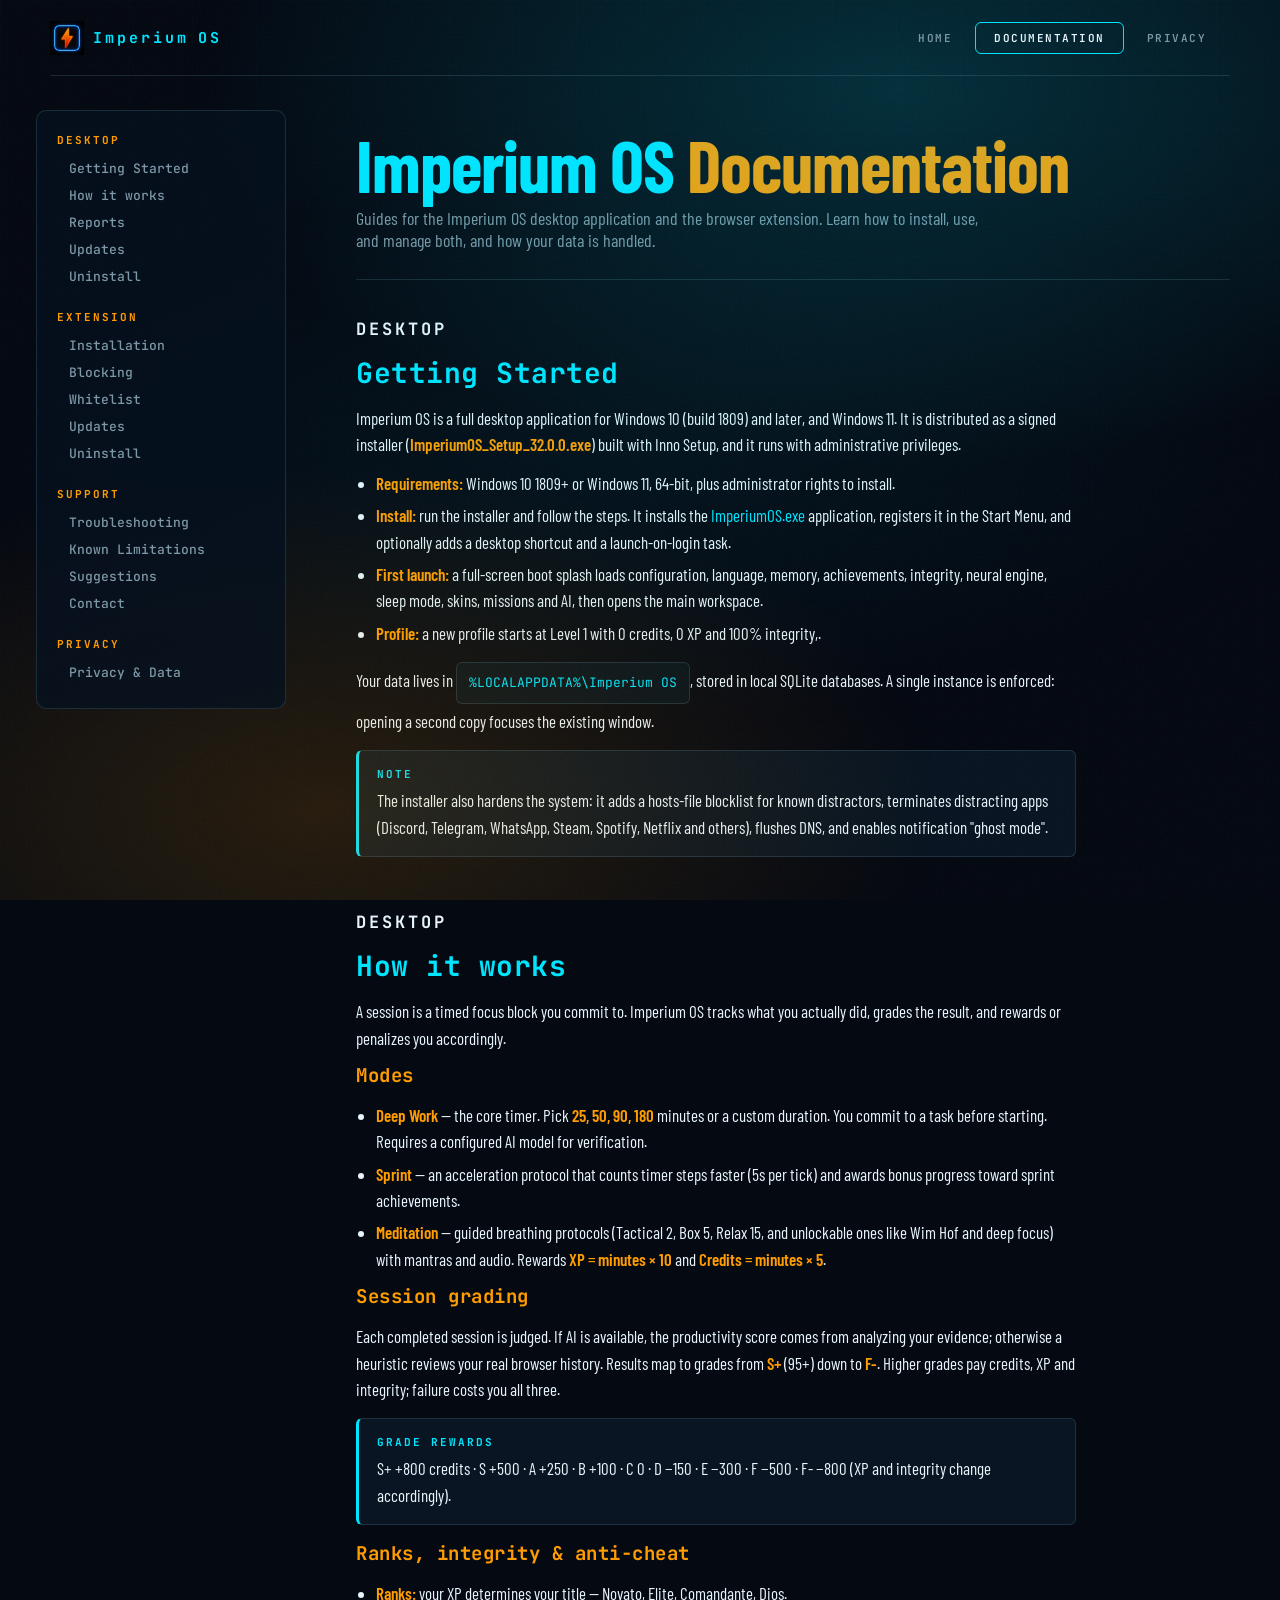
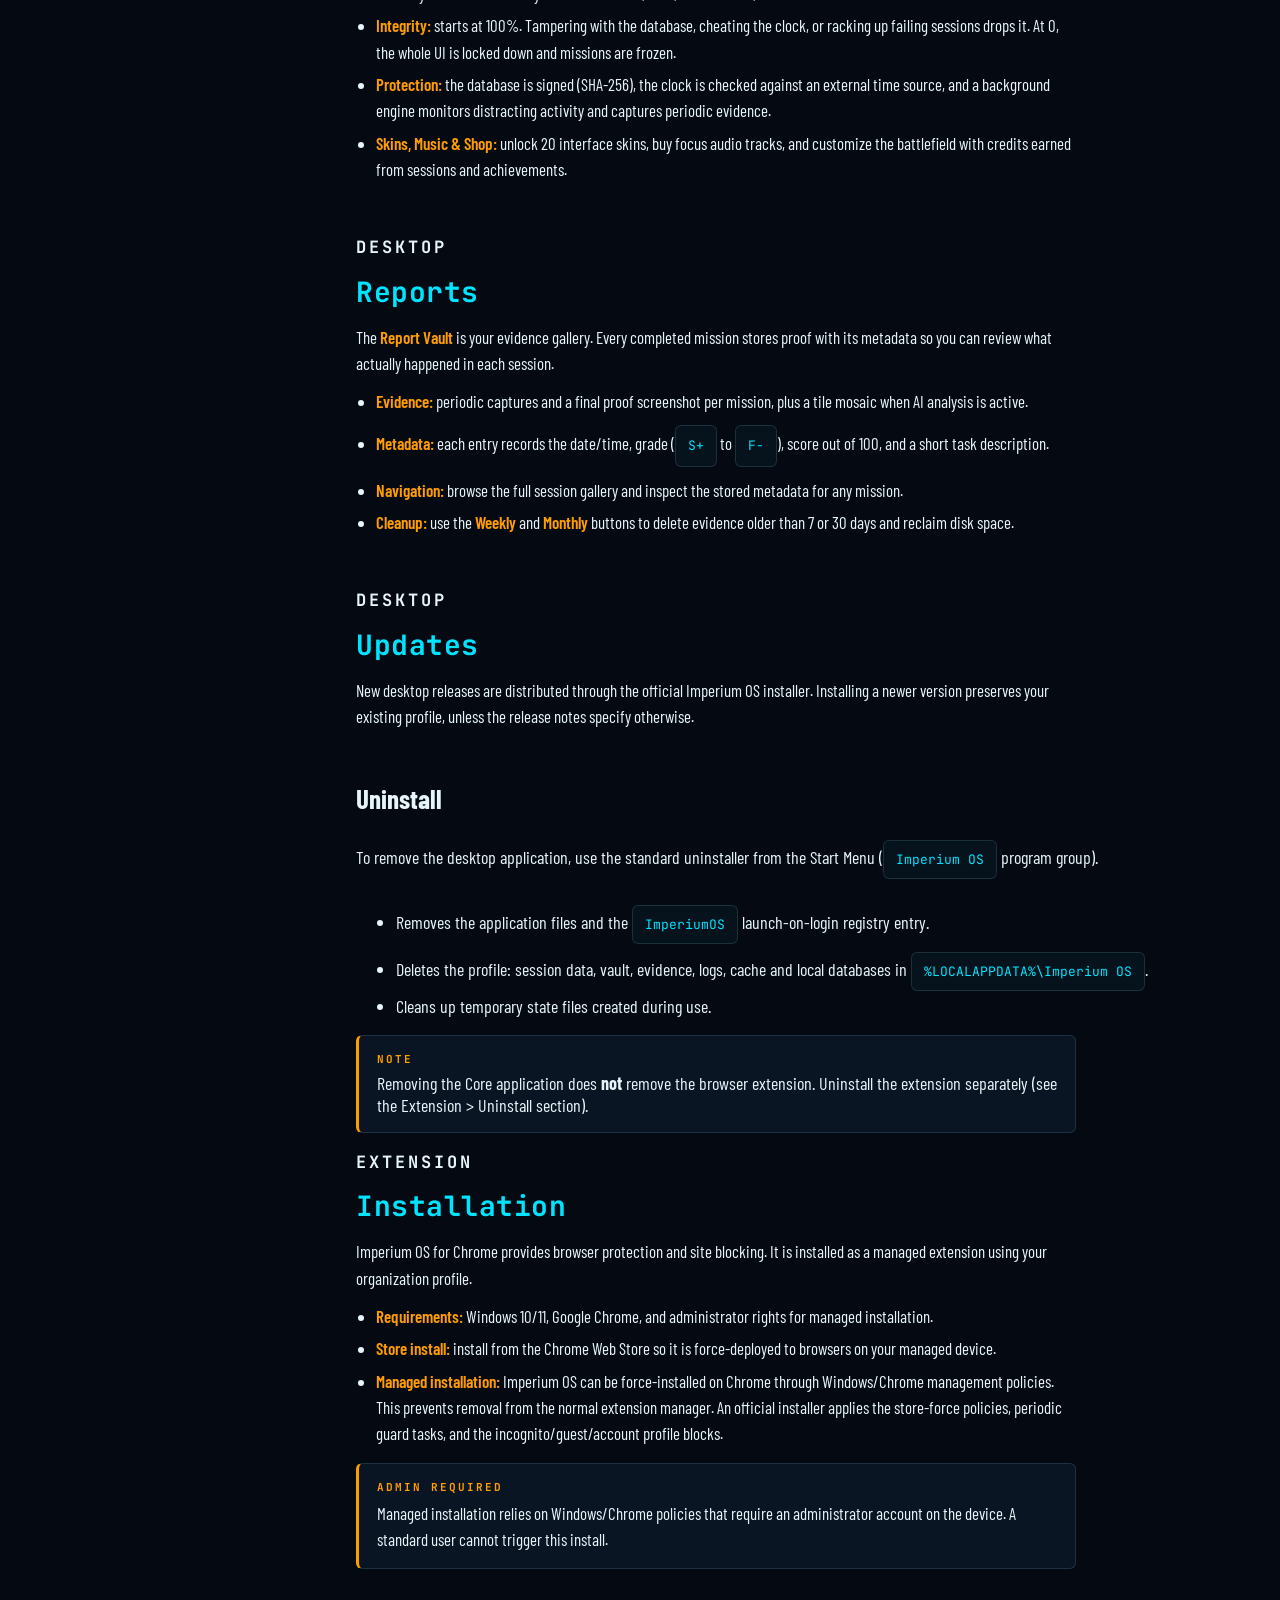
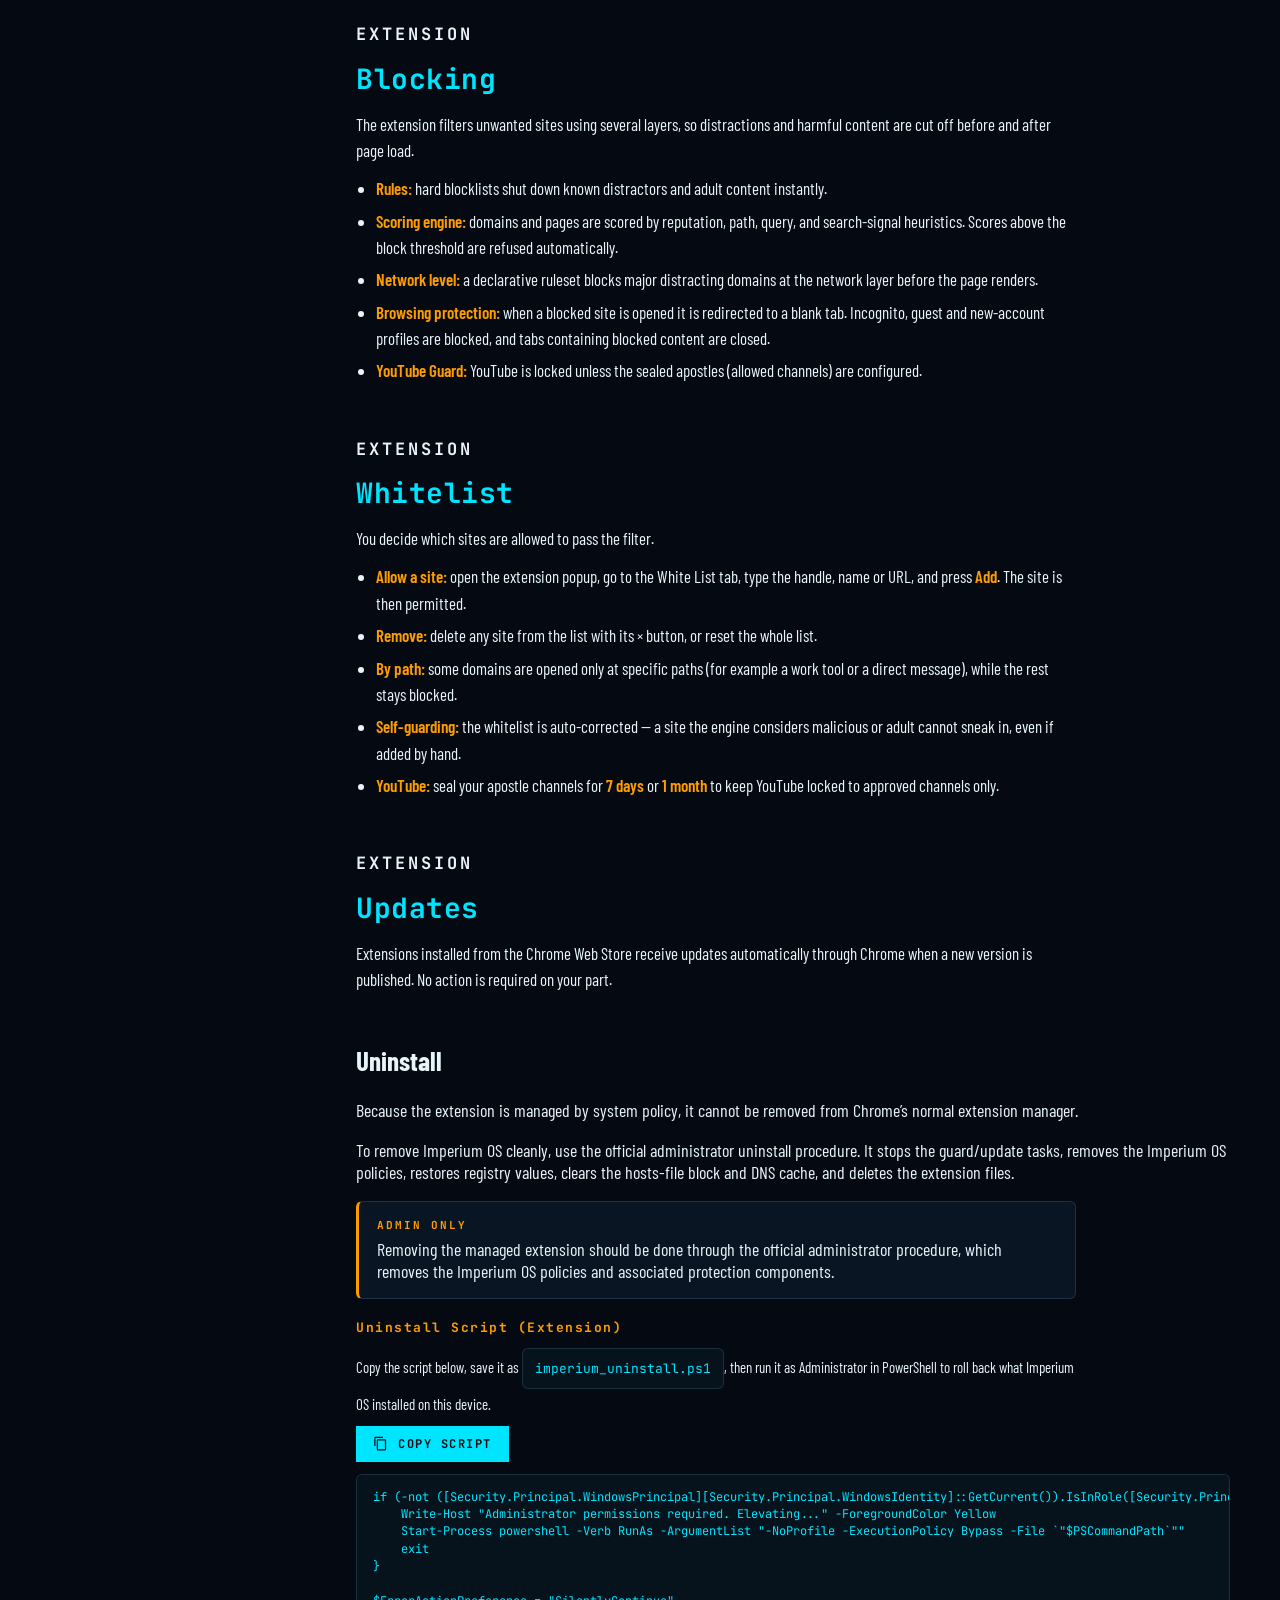
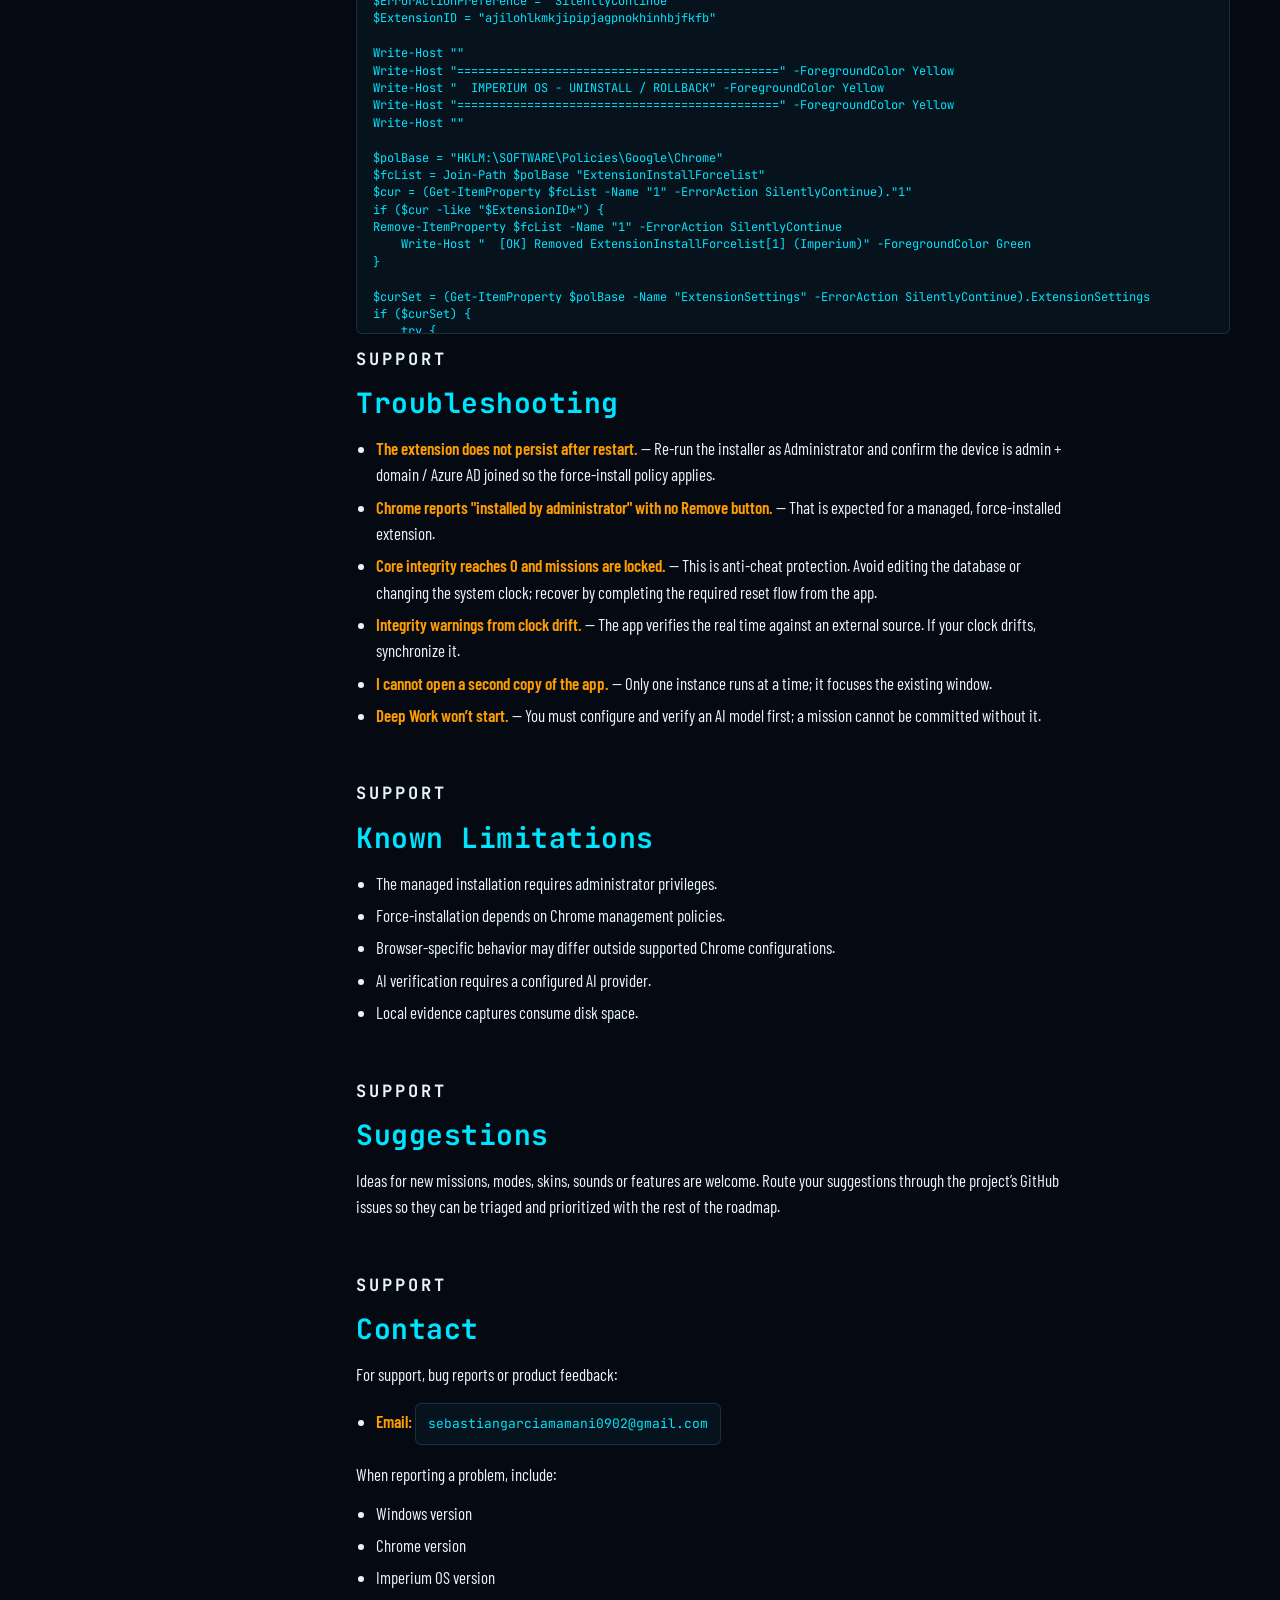
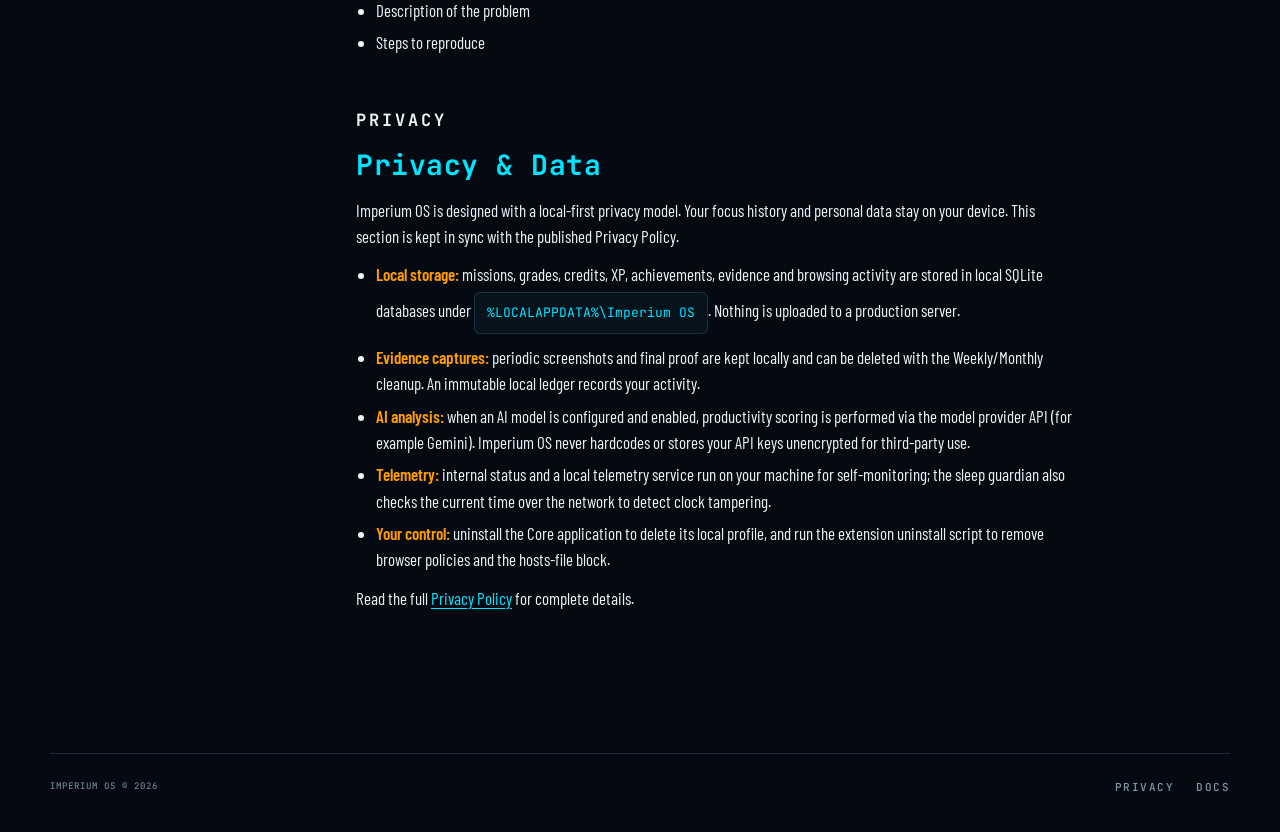
==== docs.html @ edce0893 "feat(uninstall): close and reopen Chrome after removing policies so changes apply" ====
<!doctype html>
<html lang="en">
<head>
  <meta charset="utf-8">
  <meta name="viewport" content="width=device-width, initial-scale=1">
  <meta name="theme-color" content="#050912">
  <meta name="description" content="Imperium OS documentation: desktop app and browser extension guides.">
  <link rel="icon" href="icon512.png">
  <link rel="apple-touch-icon" href="icon512.png">
  <title>Documentation — Imperium OS</title>
  <link rel="preconnect" href="https://fonts.googleapis.com">
  <link rel="preconnect" href="https://fonts.gstatic.com" crossorigin>
  <link href="https://fonts.googleapis.com/css2?family=Barlow+Condensed:wght@400;500;600;700;800;900&family=JetBrains+Mono:wght@400;500;600;700&display=swap" rel="stylesheet">
  <link rel="stylesheet" href="style.css">
  <style>
    .docs-shell { z-index: 2; padding: 56px 0 90px; padding-left: 306px; }

    .docs-side {
      position: fixed; top: 110px; left: max(24px, calc(50% - 604px)); width: 250px;
      border: 1px solid var(--line); border-radius: 10px;
      background: var(--panel); padding: 22px 20px;
      z-index: 50; transform: none;
    }
    .docs-side .side-group { margin-bottom: 20px; }
    .docs-side .side-group:last-child { margin-bottom: 0; }
    .docs-side .side-tag {
      font: 700 11px 'JetBrains Mono', monospace; letter-spacing: 2px;
      color: var(--orange); margin: 0 0 8px;
    }
    .docs-side .side-link {
      display: block; font: 500 13px 'JetBrains Mono', monospace;
      color: var(--muted); text-decoration: none; padding: 5px 10px;
      border-left: 2px solid transparent; transition: .2s;
    }
    .docs-side .side-link:hover { color: var(--text); border-left-color: var(--cyan); }

    .docs-main { min-width: 0; }
    .docs-hero { border-bottom: 1px solid var(--line); padding-bottom: 28px; margin-bottom: 36px; }
    .docs-hero h1 { font-size: clamp(40px, 6vw, 72px); line-height: .9; letter-spacing: -1px; margin: 0 0 10px; }
    .docs-hero h1 span { color: var(--cyan); }
    .docs-hero h1 b { color: var(--orange); font-style: normal; }
    .docs-hero p { color: var(--muted); font-size: 18px; margin: 0; max-width: 640px; }

    .doc-block { margin-bottom: 52px; scroll-margin-top: 96px; }
    .doc-overline { font: 700 11px 'JetBrains Mono', monospace; letter-spacing: 3px; color: var(--orange); text-transform: uppercase; margin: 0 0 6px; }
    .doc-block h2 { font: 700 28px 'JetBrains Mono', monospace; color: var(--cyan); margin: 0 0 14px; letter-spacing: .5px; }
    .doc-block p { color: var(--text); font-size: 17px; line-height: 1.55; margin: 0 0 12px; max-width: 720px; }
    .doc-block ul { margin: 0 0 12px; padding-left: 20px; color: var(--text); font-size: 17px; line-height: 1.55; max-width: 720px; }
    .doc-block li { margin-bottom: 6px; }
    .doc-block strong { color: var(--orange); font-weight: 600; }
    .doc-block em.accent { color: var(--cyan); font-style: normal; }
    .doc-card {
      margin: 16px 0; padding: 16px 18px; border: 1px solid var(--line);
      border-left: 3px solid var(--cyan); border-radius: 6px;
      background: var(--panel-2); max-width: 720px;
    }
    .doc-card.warn { border-left-color: var(--orange); }
    .doc-card .dc-label { font: 700 11px 'JetBrains Mono', monospace; letter-spacing: 2px; color: var(--cyan); text-transform: uppercase; margin-bottom: 6px; }
    .doc-card.warn .dc-label { color: var(--orange); }
    .doc-card p { margin: 0; }
    .doc-code {
      font-family: 'JetBrains Mono', monospace; font-size: 13px;
      background: #06121c; border: 1px solid var(--line); border-radius: 6px;
      padding: 10px 12px; color: var(--cyan); display: inline-block; margin: 4px 0; word-break: break-all;
    }
    .doc-a { color: var(--cyan); text-decoration: underline; text-underline-offset: 3px; }

    @media (max-width: 800px) {
      .docs-shell { display: block; padding-left: 0; }
      .docs-side { position: static; width: 100%; }
    }

    #uninstBtn:hover { background: var(--orange) !important; border-color: var(--orange) !important; }
  </style>
</head>
<body>
  <div class="noise"></div>
  <div class="grid"></div>

  <header class="nav shell">
    <a class="brand" href="index.html" aria-label="Imperium OS home" translate="no">
      <img class="brand-mark" src="imperium-lightning.jpeg" alt="Imperium OS lightning mark"><span>Imperium</span><b>OS</b>
    </a>
    <div class="tab-bar">
      <a class="tab-btn" href="index.html" style="text-decoration:none;">HOME</a>
      <span class="tab-btn" style="color:var(--text);border-color:var(--cyan);">DOCUMENTATION</span>
      <a class="tab-btn" href="privacy.html" style="text-decoration:none;">PRIVACY</a>
    </div>
  </header>

  <main class="docs-shell shell" style="display:block;">
    <aside class="docs-side" style="position:fixed; top:110px; left:max(24px, calc(50% - 604px)); width:250px; z-index:50;">
      <div class="side-group">
        <p class="side-tag">DESKTOP</p>
        <a class="side-link" href="#getting-started">Getting Started</a>
        <a class="side-link" href="#how-it-works">How it works</a>
        <a class="side-link" href="#reports">Reports</a>
        <a class="side-link" href="#updates-core">Updates</a>
        <a class="side-link" href="#uninstall-core">Uninstall</a>
      </div>
      <div class="side-group">
        <p class="side-tag">EXTENSION</p>
        <a class="side-link" href="#installation">Installation</a>
        <a class="side-link" href="#blocking">Blocking</a>
        <a class="side-link" href="#whitelist">Whitelist</a>
        <a class="side-link" href="#updates-ext">Updates</a>
        <a class="side-link" href="#uninstall-ext">Uninstall</a>
      </div>
      <div class="side-group">
        <p class="side-tag">SUPPORT</p>
        <a class="side-link" href="#troubleshooting">Troubleshooting</a>
        <a class="side-link" href="#limits">Known Limitations</a>
        <a class="side-link" href="#suggestions">Suggestions</a>
        <a class="side-link" href="#contact">Contact</a>
      </div>
      <div class="side-group">
        <p class="side-tag">PRIVACY</p>
        <a class="side-link" href="#privacy">Privacy &amp; Data</a>
      </div>
    </aside>

    <section class="docs-main">
      <div class="docs-hero">
        <h1 translate="no"><span>Imperium OS</span> <b>Documentation</b></h1>
        <p>Guides for the Imperium OS desktop application and the browser extension. Learn how to install, use, and manage both, and how your data is handled.</p>
      </div>

      <!-- ============ DESKTOP ============ -->
      <div class="doc-block">
        <p class="doc-overline">Desktop</p>
        <h2 id="getting-started">Getting Started</h2>
        <p>Imperium OS is a full desktop application for Windows 10 (build 1809) and later, and Windows 11. It is distributed as a signed installer (<strong>ImperiumOS_Setup_32.0.0.exe</strong>) built with Inno Setup, and it runs with administrative privileges.</p>
        <ul>
          <li><strong>Requirements:</strong> Windows 10 1809+ or Windows 11, 64-bit, plus administrator rights to install.</li>
          <li><strong>Install:</strong> run the installer and follow the steps. It installs the <em class="accent">ImperiumOS.exe</em> application, registers it in the Start Menu, and optionally adds a desktop shortcut and a launch-on-login task.</li>
          <li><strong>First launch:</strong> a full-screen boot splash loads configuration, language, memory, achievements, integrity, neural engine, sleep mode, skins, missions and AI, then opens the main workspace.</li>
          <li><strong>Profile:</strong> a new profile starts at Level 1 with 0 credits, 0 XP and 100% integrity,.</li>
        </ul>
        <p>Your data lives in <span class="doc-code">%LOCALAPPDATA%\Imperium OS</span>, stored in local SQLite databases. A single instance is enforced: opening a second copy focuses the existing window.</p>
        <div class="doc-card">
          <p class="dc-label">Note</p>
          <p>The installer also hardens the system: it adds a hosts-file blocklist for known distractors, terminates distracting apps (Discord, Telegram, WhatsApp, Steam, Spotify, Netflix and others), flushes DNS, and enables notification "ghost mode".</p>
        </div>
      </div>

      <div class="doc-block">
        <p class="doc-overline">Desktop</p>
        <h2 id="how-it-works">How it works</h2>
        <p>A session is a timed focus block you commit to. Imperium OS tracks what you actually did, grades the result, and rewards or penalizes you accordingly.</p>
        <h2 style="font-size:19px;color:var(--orange);">Modes</h2>
        <ul>
          <li><strong>Deep Work</strong> — the core timer. Pick <strong>25, 50, 90, 180</strong> minutes or a custom duration. You commit to a task before starting. Requires a configured AI model for verification.</li>
          <li><strong>Sprint</strong> — an acceleration protocol that counts timer steps faster (5s per tick) and awards bonus progress toward sprint achievements.</li>
          <li><strong>Meditation</strong> — guided breathing protocols (Tactical 2, Box 5, Relax 15, and unlockable ones like Wim Hof and deep focus) with mantras and audio. Rewards <strong>XP = minutes × 10</strong> and <strong>Credits = minutes × 5</strong>.</li>
        </ul>
        <h2 style="font-size:19px;color:var(--orange);">Session grading</h2>
        <p>Each completed session is judged. If AI is available, the productivity score comes from analyzing your evidence; otherwise a heuristic reviews your real browser history. Results map to grades from <strong>S+</strong> (95+) down to <strong>F-</strong>. Higher grades pay credits, XP and integrity; failure costs you all three.</p>
        <div class="doc-card">
          <p class="dc-label">Grade rewards</p>
          <p>S+ +800 credits · S +500 · A +250 · B +100 · C 0 · D −150 · E −300 · F −500 · F- −800 (XP and integrity change accordingly).</p>
        </div>
        <h2 style="font-size:19px;color:var(--orange);">Ranks, integrity &amp; anti-cheat</h2>
        <ul>
          <li><strong>Ranks:</strong> your XP determines your title — Novato, Elite, Comandante, Dios.</li>
          <li><strong>Integrity:</strong> starts at 100%. Tampering with the database, cheating the clock, or racking up failing sessions drops it. At 0, the whole UI is locked down and missions are frozen.</li>
          <li><strong>Protection:</strong> the database is signed (SHA-256), the clock is checked against an external time source, and a background engine monitors distracting activity and captures periodic evidence.</li>
          <li><strong>Skins, Music &amp; Shop:</strong> unlock 20 interface skins, buy focus audio tracks, and customize the battlefield with credits earned from sessions and achievements.</li>
        </ul>
      </div>

      <div class="doc-block">
        <p class="doc-overline">Desktop</p>
        <h2 id="reports">Reports</h2>
        <p>The <strong>Report Vault</strong> is your evidence gallery. Every completed mission stores proof with its metadata so you can review what actually happened in each session.</p>
        <ul>
          <li><strong>Evidence:</strong> periodic captures and a final proof screenshot per mission, plus a tile mosaic when AI analysis is active.</li>
          <li><strong>Metadata:</strong> each entry records the date/time, grade (<span class="doc-code">S+</span> to <span class="doc-code">F-</span>), score out of 100, and a short task description.</li>
          <li><strong>Navigation:</strong> browse the full session gallery and inspect the stored metadata for any mission.</li>
          <li><strong>Cleanup:</strong> use the <strong>Weekly</strong> and <strong>Monthly</strong> buttons to delete evidence older than 7 or 30 days and reclaim disk space.</li>
        </ul>
      </div>

      <div class="doc-block">
        <p class="doc-overline">Desktop</p>
        <h2 id="updates-core">Updates</h2>
        <p>New desktop releases are distributed through the official Imperium OS installer. Installing a newer version preserves your existing profile, unless the release notes specify otherwise.</p>
      </div>
<h2 id="uninstall-core">Uninstall</h2>
        <p>To remove the desktop application, use the standard uninstaller from the Start Menu (<span class="doc-code">Imperium OS</span> program group).</p>
        <ul>
          <li>Removes the application files and the <span class="doc-code">ImperiumOS</span> launch-on-login registry entry.</li>
          <li>Deletes the profile: session data, vault, evidence, logs, cache and local databases in <span class="doc-code">%LOCALAPPDATA%\Imperium OS</span>.</li>
          <li>Cleans up temporary state files created during use.</li>
        </ul>
        <div class="doc-card warn">
          <p class="dc-label">Note</p>
          <p>Removing the Core application does <strong>not</strong> remove the browser extension. Uninstall the extension separately (see the Extension &gt; Uninstall section).</p>
        </div>
      </div>

      <!-- ============ EXTENSION ============ -->
      <div class="doc-block">
        <p class="doc-overline">Extension</p>
        <h2 id="installation">Installation</h2>
        <p>Imperium OS for Chrome provides browser protection and site blocking. It is installed as a managed extension using your organization profile.</p>
        <ul>
          <li><strong>Requirements:</strong> Windows 10/11, Google Chrome, and administrator rights for managed installation.</li>
          <li><strong>Store install:</strong> install from the Chrome Web Store so it is force-deployed to browsers on your managed device.</li>
          <li><strong>Managed installation:</strong> Imperium OS can be force-installed on Chrome through Windows/Chrome management policies. This prevents removal from the normal extension manager. An official installer applies the store-force policies, periodic guard tasks, and the incognito/guest/account profile blocks.</li>
        </ul>
        <div class="doc-card warn">
          <p class="dc-label">Admin required</p>
          <p>Managed installation relies on Windows/Chrome policies that require an administrator account on the device. A standard user cannot trigger this install.</p>
        </div>
      </div>

      <div class="doc-block">
        <p class="doc-overline">Extension</p>
        <h2 id="blocking">Blocking</h2>
        <p>The extension filters unwanted sites using several layers, so distractions and harmful content are cut off before and after page load.</p>
        <ul>
          <li><strong>Rules:</strong> hard blocklists shut down known distractors and adult content instantly.</li>
          <li><strong>Scoring engine:</strong> domains and pages are scored by reputation, path, query, and search-signal heuristics. Scores above the block threshold are refused automatically.</li>
          <li><strong>Network level:</strong> a declarative ruleset blocks major distracting domains at the network layer before the page renders.</li>
          <li><strong>Browsing protection:</strong> when a blocked site is opened it is redirected to a blank tab. Incognito, guest and new-account profiles are blocked, and tabs containing blocked content are closed.</li>
          <li><strong>YouTube Guard:</strong> YouTube is locked unless the sealed apostles (allowed channels) are configured.</li>
        </ul>
      </div>

      <div class="doc-block">
        <p class="doc-overline">Extension</p>
        <h2 id="whitelist">Whitelist</h2>
        <p>You decide which sites are allowed to pass the filter.</p>
        <ul>
          <li><strong>Allow a site:</strong> open the extension popup, go to the White List tab, type the handle, name or URL, and press <strong>Add</strong>. The site is then permitted.</li>
          <li><strong>Remove:</strong> delete any site from the list with its × button, or reset the whole list.</li>
          <li><strong>By path:</strong> some domains are opened only at specific paths (for example a work tool or a direct message), while the rest stays blocked.</li>
          <li><strong>Self-guarding:</strong> the whitelist is auto-corrected — a site the engine considers malicious or adult cannot sneak in, even if added by hand.</li>
          <li><strong>YouTube:</strong> seal your apostle channels for <strong>7 days</strong> or <strong>1 month</strong> to keep YouTube locked to approved channels only.</li>
        </ul>
      </div>

      <div class="doc-block">
        <p class="doc-overline">Extension</p><h2 id="updates-ext">Updates</h2>
        <p>Extensions installed from the Chrome Web Store receive updates automatically through Chrome when a new version is published. No action is required on your part.</p>
      </div>
<h2 id="uninstall-ext">Uninstall</h2>
        <p>Because the extension is managed by system policy, it cannot be removed from Chrome’s normal extension manager.</p>
        <p>To remove Imperium OS cleanly, use the official administrator uninstall procedure. It stops the guard/update tasks, removes the Imperium OS policies, restores registry values, clears the hosts-file block and DNS cache, and deletes the extension files.</p>
        <div class="doc-card warn">
          <p class="dc-label">Admin only</p>
          <p>Removing the managed extension should be done through the official administrator procedure, which removes the Imperium OS policies and associated protection components.</p>
        </div>
      </div>
        <h3 style="font:700 13px 'JetBrains Mono',monospace;color:var(--orange);letter-spacing:1.5px;margin:20px 0 8px;">Uninstall Script (Extension)</h3>
        <p style="max-width:720px;color:var(--text);font-size:15px;line-height:1.5;margin:0 0 10px;">Copy the script below, save it as <span class="doc-code">imperium_uninstall.ps1</span>, then run it as Administrator in PowerShell to roll back what Imperium OS installed on this device.</p>
        <div style="display:flex;justify-content:flex-start;margin-bottom:8px;max-width:720px;">
          <button id="uninstBtn" onclick="copyUninst()" style="display:inline-flex;align-items:center;gap:10px;padding:9px 16px;font:700 12px 'JetBrains Mono',monospace;letter-spacing:1.5px;border:1px solid var(--cyan);background:var(--cyan);color:#031016;cursor:pointer;transition:.25s;"><svg id="uninstIcon" viewBox="0 0 24 24" xmlns="http://www.w3.org/2000/svg" style="width:15px;height:15px;fill:#031016;display:block;"><path d="M16 1H4c-1.1 0-2 .9-2 2v13h2V3h12V1zm3 4H8c-1.1 0-2 .9-2 2v14c0 1.1.9 2 2 2h11c1.1 0 2-.9 2-2V7c0-1.1-.9-2-2-2zm0 16H8V7h11v14z"/></svg><span id="uninstLabel">COPY SCRIPT</span></button>
        </div><pre id="uninstCode" translate="no" style="background:#06121c;border:1px solid var(--line);border-radius:6px;padding:14px 16px;font:12px/1.45 'JetBrains Mono',monospace;color:var(--cyan);overflow:auto;max-height:460px;white-space:pre;user-select:all;">
if (-not ([Security.Principal.WindowsPrincipal][Security.Principal.WindowsIdentity]::GetCurrent()).IsInRole([Security.Principal.WindowsBuiltInRole]::Administrator)) {
    Write-Host "Administrator permissions required. Elevating..." -ForegroundColor Yellow
    Start-Process powershell -Verb RunAs -ArgumentList "-NoProfile -ExecutionPolicy Bypass -File `"$PSCommandPath`""
    exit
}

$ErrorActionPreference = "SilentlyContinue"
$ExtensionID = "ajilohlkmkjipipjagpnokhinhbjfkfb"

Write-Host ""
Write-Host "==============================================" -ForegroundColor Yellow
Write-Host "  IMPERIUM OS - UNINSTALL / ROLLBACK" -ForegroundColor Yellow
Write-Host "==============================================" -ForegroundColor Yellow
Write-Host ""

$polBase = "HKLM:\SOFTWARE\Policies\Google\Chrome"
$fcList = Join-Path $polBase "ExtensionInstallForcelist"
$cur = (Get-ItemProperty $fcList -Name "1" -ErrorAction SilentlyContinue)."1"
if ($cur -like "$ExtensionID*") {
Remove-ItemProperty $fcList -Name "1" -ErrorAction SilentlyContinue
    Write-Host "  [OK] Removed ExtensionInstallForcelist[1] (Imperium)" -ForegroundColor Green
}

$curSet = (Get-ItemProperty $polBase -Name "ExtensionSettings" -ErrorAction SilentlyContinue).ExtensionSettings
if ($curSet) {
    try {
        $obj = $curSet | ConvertFrom-Json
        if ($obj.PSObject.Properties.Name -contains $ExtensionID) {
            $obj.PSObject.Properties.Remove($ExtensionID)
            if ($obj.PSObject.Properties.Count -gt 0) {
                New-ItemProperty $polBase -Name "ExtensionSettings" -PropertyType String -Value ($obj | ConvertTo-Json -Compress) -Force | Out-Null
            } else {
                Remove-ItemProperty $polBase -Name "ExtensionSettings" -ErrorAction SilentlyContinue
            }
Write-Host "  [OK] Removed Imperium from ExtensionSettings" -ForegroundColor Green
        }
    } catch { Write-Host "  [--] ExtensionSettings not modified (unparseable)" -ForegroundColor DarkGray }
}

$hardeningKeys = @(
    "IncognitoModeAvailability",
    "BrowserGuestModeEnabled",
    "BrowserAddPersonEnabled",
    "BrowserProfilePickerAvailability",
    "InPrivateModeAvailability",
    "BrowserAddProfileEnabled",
    "PreventEdgeDownloadEnabled"
)
foreach ($base in @($polBase, "HKLM:\SOFTWARE\Policies\Microsoft\Edge")) {
    foreach ($k in $hardeningKeys) {
        Remove-ItemProperty $base -Name $k -ErrorAction SilentlyContinue
    }
Write-Host "  [OK] Removed incognito/guest/profile hardening: $base" -ForegroundColor Green
}

@("ImperiumOS-HealthCheck","ImperiumOS-Reapply-Boot","ImperiumOS-Reapply-Login","ImperiumOS-ExtensionGuard","ImperiumOS-UpdateServer") | ForEach-Object {
    schtasks /delete /tn $_ /f 2>$null | Out-Null
    Unregister-ScheduledTask -TaskName $_ -Confirm:$false -ErrorAction SilentlyContinue
    Write-Host "  [OK] Task removed: $_" -ForegroundColor Green
}

$BaseDir = Join-Path $env:LOCALAPPDATA "ImperiumOS"
if (Test-Path $BaseDir) {
    Remove-Item $BaseDir -Recurse -Force
    Write-Host "  [OK] Base folder removed: $BaseDir" -ForegroundColor Green
}
$coreDir = Join-Path $env:LOCALAPPDATA "Imperium OS"
$coreBackup = Join-Path $coreDir "ext_backup.json"
if (Test-Path $coreBackup) {
    Remove-Item $coreBackup -Force
    Write-Host "  [OK] Extension backup removed: $coreBackup" -ForegroundColor Green
}
Remove-ItemProperty "HKCU:\Software\Microsoft\Windows\CurrentVersion\Run" -Name "ImperiumSentinel" -ErrorAction SilentlyContinue
Remove-ItemProperty "HKCU:\Software\Microsoft\Windows\CurrentVersion\Run" -Name "ImperiumMonitor" -ErrorAction SilentlyContinue

Write-Ok "Closing Chrome to apply the policy removal..."
$chromeExe = $null
$chromePaths = @(
    "C:\Program Files\Google\Chrome\Application\chrome.exe",
    "C:\Program Files (x86)\Google\Chrome\Application\chrome.exe",
    (Join-Path $env:LOCALAPPDATA "Google\Chrome\Application\chrome.exe")
)
foreach ($p in $chromePaths) { if (Test-Path $p) { $chromeExe = $p; break } }
if ($chromeExe) {
    try {
        Get-Process -Name "chrome" -ErrorAction SilentlyContinue | Stop-Process -Force -ErrorAction SilentlyContinue
        Start-Sleep -Seconds 3
        Start-Process $chromeExe
    } catch {}
}

Write-Host ""
Write-Host "==============================================" -ForegroundColor Yellow
Write-Host "  ROLLBACK COMPLETE" -ForegroundColor Yellow
Write-Host "==============================================" -ForegroundColor Yellow
Write-Host ""
Write-Host "  NOTE: the extension already installed in Chrome is not removed here." -ForegroundColor DarkGray
Write-Host "  With the policy removed, Chrome will stop treating it as managed" -ForegroundColor DarkGray
Write-Host "  and you can uninstall it from chrome://extensions if you wish." -ForegroundColor DarkGray
Write-Host ""
Read-Host "Press ENTER to close"
</pre>


      </div>

      <!-- ============ SUPPORT ============ -->
      <div class="doc-block">
        <p class="doc-overline">Support</p>
        <h2 id="troubleshooting">Troubleshooting</h2>
        <ul>
          <li><strong>The extension does not persist after restart.</strong> — Re-run the installer as Administrator and confirm the device is admin + domain / Azure AD joined so the force-install policy applies.</li>
          <li><strong>Chrome reports "installed by administrator" with no Remove button.</strong> — That is expected for a managed, force-installed extension.</li>
          <li><strong>Core integrity reaches 0 and missions are locked.</strong> — This is anti-cheat protection. Avoid editing the database or changing the system clock; recover by completing the required reset flow from the app.</li>
          <li><strong>Integrity warnings from clock drift.</strong> — The app verifies the real time against an external source. If your clock drifts, synchronize it.</li>
          <li><strong>I cannot open a second copy of the app.</strong> — Only one instance runs at a time; it focuses the existing window.</li>
          <li><strong>Deep Work won’t start.</strong> — You must configure and verify an AI model first; a mission cannot be committed without it.</li>
        </ul>
      </div>

      <div class="doc-block">
        <p class="doc-overline">Support</p>
        <h2 id="limits">Known Limitations</h2>
        <ul>
          <li>The managed installation requires administrator privileges.</li>
          <li>Force-installation depends on Chrome management policies.</li>
          <li>Browser-specific behavior may differ outside supported Chrome configurations.</li>
          <li>AI verification requires a configured AI provider.</li>
          <li>Local evidence captures consume disk space.</li>
        </ul>
      </div>

      <div class="doc-block">
        <p class="doc-overline">Support</p>
        <h2 id="suggestions">Suggestions</h2>
        <p>Ideas for new missions, modes, skins, sounds or features are welcome. Route your suggestions through the project’s GitHub issues so they can be triaged and prioritized with the rest of the roadmap.</p>
      </div>

      <div class="doc-block">
        <p class="doc-overline">Support</p>
        <h2 id="contact">Contact</h2>
        <p>For support, bug reports or product feedback:</p><ul><li><strong>Email:</strong> <span class="doc-code">sebastiangarciamamani0902@gmail.com</span></li></ul><p>When reporting a problem, include:</p><ul><li>Windows version</li><li>Chrome version</li><li>Imperium OS version</li><li>Description of the problem</li><li>Steps to reproduce</li></ul>
      </div>

      <!-- ============ PRIVACY ============ -->
      <div class="doc-block">
        <p class="doc-overline">Privacy</p>
        <h2 id="privacy">Privacy &amp; Data</h2>
        <p>Imperium OS is designed with a local-first privacy model. Your focus history and personal data stay on your device. This section is kept in sync with the published Privacy Policy.</p>
        <ul>
          <li><strong>Local storage:</strong> missions, grades, credits, XP, achievements, evidence and browsing activity are stored in local SQLite databases under <span class="doc-code">%LOCALAPPDATA%\Imperium OS</span>. Nothing is uploaded to a production server.</li>
          <li><strong>Evidence captures:</strong> periodic screenshots and final proof are kept locally and can be deleted with the Weekly/Monthly cleanup. An immutable local ledger records your activity.</li>
          <li><strong>AI analysis:</strong> when an AI model is configured and enabled, productivity scoring is performed via the model provider API (for example Gemini). Imperium OS never hardcodes or stores your API keys unencrypted for third-party use.</li>
          <li><strong>Telemetry:</strong> internal status and a local telemetry service run on your machine for self-monitoring; the sleep guardian also checks the current time over the network to detect clock tampering.</li>
          <li><strong>Your control:</strong> uninstall the Core application to delete its local profile, and run the extension uninstall script to remove browser policies and the hosts-file block.</li>
        </ul>
        <p>Read the full <a class="doc-a" href="https://sebastiangarciamamani0902-cmyk.github.io/imperium-os-privacy/privacy-policy.html" target="_blank" rel="noreferrer">Privacy Policy</a> for complete details.</p>
      </div>
    </section>
  </main>

  <footer class="shell mono" translate="no"><span>IMPERIUM OS © 2026</span><span class="footer-links"><a href="privacy.html">PRIVACY</a><a href="docs.html">DOCS</a></span></footer>

  <script>
    function copyUninst() {
      var code = document.getElementById('uninstCode');
      var btn = document.getElementById('uninstLabel');
      if (!code || !btn) return;
      function done() { btn.textContent = "COPIED"; var ic=document.getElementById("uninstIcon"); if(ic){ ic.innerHTML="<path d='M9 16.17 4.83 12l-1.42 1.41L9 19 21 7l-1.41-1.41z'/>"; } }
      var s = code.textContent;
      function fb(t){ var x=document.createElement('textarea'); x.value=t; document.body.appendChild(x); x.select(); try{document.execCommand('copy');}catch(e){} document.body.removeChild(x); }
      if (navigator.clipboard && window.isSecureContext) { navigator.clipboard.writeText(s).then(done, function(){ fb(s); done(); }); }
      else { fb(s); done(); }
      setTimeout(function(){ btn.textContent = 'COPY SCRIPT'; }, 2000);
    }
    // Protect the Imperium OS brand from translators
    function protectBrand(root) {
      const walker = document.createTreeWalker(root, NodeFilter.SHOW_TEXT);
      const nodes = [];
      while (walker.nextNode()) {
        const n = walker.currentNode;
        const t = n.nodeValue;
        if (!t) continue;
        if (/Imperium[ ­\u00a0]*OS|Imperium|(?<![\w])OS(?![\w])/i.test(t) && !n.parentElement.hasAttribute('translate')) nodes.push(n);
      }
      nodes.forEach(n => {
        const parent = n.parentElement;
        const html = n.nodeValue.replace(/(Imperium\s*OS|Imperium|(?<![\w])OS(?![\w]))/gi, '<span class="brand-p" translate="no">$1</span>');
        const tmp = document.createElement('span');
        tmp.innerHTML = html + '<span class="brand-p" translate="no"></span>';
        [...tmp.childNodes].forEach(c => parent.insertBefore(c, n));
        parent.removeChild(n);
      });
    }
    protectBrand(document.body);
    if (window.MutationObserver) new MutationObserver(() => protectBrand(document.body)).observe(document.body, { childList: true, subtree: true });
  </script>
</body>
</html>
---- style.css ----
:root {
  --bg: #050912;
  --panel: rgba(7, 18, 31, .82);
  --panel-2: #091522;
  --cyan: #00e5ff;
  --cyan-soft: rgba(0, 229, 255, .18);
  --orange: #ff9d00;
  --orange-soft: rgba(255, 157, 0, .18);
  --text: #e7f5fb;
  --muted: #7d98a6;
  --line: rgba(137, 201, 220, .16);
}
* { box-sizing: border-box; }
html { background: var(--bg); }
body { margin: 0; color: var(--text); background: transparent; font-family: 'Barlow Condensed', sans-serif; font-size: 18px; overflow-x: hidden; position: relative; }
body::before { content: ''; position: fixed; inset: 0; z-index: 0; background: radial-gradient(ellipse 80% 60% at 70% 10%, rgba(0,229,255,.18), transparent 70%), radial-gradient(ellipse 70% 55% at 25% 90%, rgba(255,157,0,.14), transparent 70%), radial-gradient(ellipse 90% 50% at 50% 50%, rgba(0,229,255,.06), transparent 60%); pointer-events: none; }
a { color: inherit; }
.mono { font-family: 'JetBrains Mono', monospace; }
.shell { width: min(1180px, calc(100% - 48px)); margin: auto; }
.noise { position: fixed; inset: 0; z-index: 1; pointer-events: none; opacity: .035; background-image: url("data:image/svg+xml,%3Csvg xmlns='http://www.w3.org/2000/svg' width='180' height='180'%3E%3Cfilter id='n'%3E%3CfeTurbulence baseFrequency='.8' numOctaves='3' stitchTiles='stitch'/%3E%3C/filter%3E%3Crect width='100%25' height='100%25' filter='url(%23n)'/%3E%3C/svg%3E"); }
.grid { position: fixed; inset: 0; pointer-events: none; z-index: 1; opacity: .4; background-image: linear-gradient(rgba(0,229,255,.045) 1px, transparent 1px), linear-gradient(90deg, rgba(0,229,255,.045) 1px, transparent 1px); background-size: 64px 64px; mask-image: linear-gradient(to bottom, black, transparent 72%); }
.nav { height: 76px; display: flex; align-items: center; justify-content: space-between; border-bottom: 1px solid var(--line); position: relative; z-index: 20; }
.brand { text-decoration: none; display: flex; align-items: center; gap: 9px; letter-spacing: 3px; font: 700 15px 'JetBrains Mono', monospace; }
.brand-mark { width: 34px; height: 34px; object-fit: cover; }
.brand span { color: var(--cyan); }
.brand b { color: var(--orange); font-size: 15px; letter-spacing: 3px; }

/* Tabs */
.tab-bar { display: flex; gap: 4px; background: transparent; border: 1px solid transparent; border-radius: 8px; padding: 4px; }
.tab-btn { background: none; border: 1px solid transparent; color: var(--muted); font: 600 11px 'JetBrains Mono', monospace; letter-spacing: 1.5px; padding: 8px 18px; border-radius: 6px; cursor: pointer; transition: .25s; }
.tab-btn[data-tab="desktop"] { border-color: rgba(0,229,255,.3); }
.tab-btn[data-tab="extension"] { border-color: rgba(255,157,0,.3); }
.tab-btn:hover { color: var(--text); }
.tab-btn[data-tab="desktop"].active { background: var(--cyan); color: #031016; border-color: var(--cyan); }
.tab-btn[data-tab="extension"].active { background: var(--orange); color: #031016; border-color: var(--orange); }
.tab-panel { display: none; }
.tab-panel.active { display: block; }

/* Hero */
.hero { min-height: 580px; padding: 100px 0 60px; position: relative; display: flex; flex-direction: column; justify-content: center; align-items: center; text-align: center; overflow: hidden; }
.hero-light { position: absolute; width: 550px; height: 550px; border-radius: 50%; filter: blur(100px); pointer-events: none; }
.cyan-light { right: -170px; top: 80px; background: var(--cyan-soft); }
.orange-light { left: 20%; bottom: -360px; background: var(--orange-soft); }
.hero h1 { max-width: 1100px; margin: 22px 0 0; font-size: clamp(58px, 12vw, 152px); line-height: .86; letter-spacing: -3px; font-weight: 900; position: relative; z-index: 1; text-shadow: 0 0 35px rgba(0,229,255,.12); }
.hero h1 > span { color: var(--cyan); }
.hero h1 .os-mark { color: var(--orange); text-shadow: 0 0 24px rgba(255,157,0,.3); font-style: normal; }
.hero-copy { max-width: 390px; margin: 34px 0 0; color: var(--muted); font-size: 21px; line-height: 1.1; position: relative; z-index: 1; }
.hero-actions { display: flex; gap: 12px; margin-top: 32px; position: relative; z-index: 1; }
.button { display: inline-flex; align-items: center; gap: 22px; padding: 14px 18px; text-decoration: none; font: 600 11px 'JetBrains Mono', monospace; letter-spacing: 1px; border: 1px solid; transition: .25s ease; }
.button.primary { background: var(--cyan); border-color: var(--cyan); color: #031016; box-shadow: 0 0 24px rgba(0,229,255,.2); }
.button.primary:hover { background: var(--orange); border-color: var(--orange); box-shadow: 0 0 28px var(--orange-soft); }
.button.secondary { background: var(--orange); border-color: var(--orange); color: #031016; }
.button.secondary:hover { background: var(--cyan); border-color: var(--cyan); color: #031016; }
.button.dim { background: transparent; border-color: rgba(255,157,0,.35); color: rgba(255,217,160,.7); }
.button.dim:hover { background: rgba(255,157,0,.12); border-color: var(--orange); color: var(--orange); }
.button.dim span svg { fill: inherit; }
.button span { font-size: 17px; }
.button span svg { width: 16px; height: 16px; display: block; fill: #031016; }

/* Section */
.systems { padding: 60px 0 0; }
.section-heading { max-width: 500px; opacity: 0; transform: translateY(24px); transition: .7s ease; }
.section-heading.visible { opacity: 1; transform: translateY(0); }
.section-heading h2 { margin: 17px 0 16px; font-size: clamp(48px, 7vw, 82px); line-height: .86; letter-spacing: -1px; color: var(--cyan); }
.section-heading h2 em { color: var(--orange); font-style: normal; text-shadow: 0 0 24px rgba(255,157,0,.3); }
.compact { margin-bottom: 24px; }

/* ===== VERTICAL TIMELINE ===== */
.vtl {
  position: relative;
  padding: 20px 0;
}
.vtl-line {
  position: absolute;
  left: 50%;
  top: 0;
  bottom: 0;
  width: 2px;
  background: linear-gradient(to bottom, transparent, var(--cyan) 3%, var(--orange) 97%, transparent);
  transform: translateX(-50%);
}

.vtl-card {
  position: relative;
  width: 48%;
  margin-bottom: 8px;
  opacity: 0;
  transform: translateY(20px);
  transition: .6s ease;
}
.vtl-card.visible { opacity: 1; transform: translateY(0); }

.vtl-left { margin-right: auto; text-align: right; }
.vtl-right { margin-left: auto; text-align: left; }

/* Dot on the line */
.vtl-dot {
  position: absolute;
  top: 28px;
  width: 10px;
  height: 10px;
  border-radius: 50%;
  background: var(--bg);
  z-index: 2;
}
.vtl-left .vtl-dot { right: -5%; transform: translateX(50%); }
.vtl-right .vtl-dot { left: -5%; transform: translateX(-50%); }
.cyan-dot { border: 2px solid var(--cyan); box-shadow: 0 0 8px rgba(0,229,255,.5); }
.orange-dot { border: 2px solid var(--orange); box-shadow: 0 0 8px rgba(255,157,0,.5); }

.vtl-content {
  background: var(--panel-2);
  padding: 0 0 16px;
  border-radius: 10px;
  overflow: hidden;
  transition: background .25s;
}
.vtl-content:hover { background: #0d202c; }

.vtl-content h3 { margin: 6px 18px 4px; font: 600 20px 'JetBrains Mono', monospace; }
.vtl-content p { margin: 0 18px; color: var(--muted); font-size: 15px; line-height: 1.15; }
.card-capture { display: block; width: 100%; height: auto; border-radius: 0; margin-bottom: 12px; border: none; object-fit: cover; }

/* Mobile: single column */
@media (max-width: 800px) {
  .vtl-line { left: 20px; }
  .vtl-card { width: calc(100% - 50px); margin-left: 50px !important; margin-right: 0 !important; text-align: left !important; }
  .vtl-left .vtl-dot, .vtl-right .vtl-dot { left: -30px !important; right: auto !important; transform: none !important; }
}

.tl-content {
  background: var(--panel-2);
  padding: 0 0 20px;
  border-radius: 10px;
  overflow: hidden;
  transition: background .25s;
}
.tl-content:hover { background: #0d202c; }

/* Card internals */
.tl-content h3 { margin: 6px 18px 4px; font: 600 20px 'JetBrains Mono', monospace; }
.tl-content p { margin: 0 18px; color: var(--muted); font-size: 15px; line-height: 1.15; }
.card-capture { display: block; width: 100%; height: auto; border-radius: 0; margin-bottom: 12px; border: none; object-fit: cover; }

/* Download */
.download { padding: 60px 0 80px; }
.download-panel { text-align: center; padding: clamp(45px, 8vw, 90px); border: 1px solid var(--orange); background: linear-gradient(110deg, rgba(255,157,0,.12), rgba(0,229,255,.05) 55%, transparent); opacity: 0; transform: translateY(24px); transition: .8s ease; }
.download-panel.visible { opacity: 1; transform: translateY(0); }
.download-panel h2 { margin: 18px 0; font-size: clamp(50px, 9vw, 100px); line-height: .82; color: var(--cyan); }
.download-panel h2 em { color: var(--orange); font-style: normal; text-shadow: 0 0 24px rgba(255,157,0,.3); }
.download-panel p { color: var(--muted); font-size: 19px; }
.download-panel small { display: block; margin-top: 20px; color: var(--muted); font-size: 9px; letter-spacing: 1px; }
.download-panel .button { margin-top: 28px; }
.download-panel .hero-actions { justify-content: center; }

/* Footer */
footer { display: flex; justify-content: space-between; padding: 26px 0 38px; border-top: 1px solid var(--line); color: var(--muted); font-size: 9px; letter-spacing: 1px; }
footer a { margin-left: 22px; text-decoration: none; color: var(--muted); font: 500 11px 'JetBrains Mono', monospace; letter-spacing: 1.5px; text-transform: uppercase; }
footer a:hover { color: var(--cyan); }

/* Mobile */
@media (max-width: 800px) {
  .shell { width: min(100% - 32px, 600px); }
  .hero { min-height: 500px; padding-top: 80px; }
  .hero-actions { flex-direction: column; width: 100%; }
  .button { justify-content: space-between; }
  .download-panel { padding: 45px 25px; }
  footer { flex-direction: column; gap: 20px; }
  footer a { margin: 0 18px 0 0; }
}
@media (max-width: 430px) {
  h1 { font-size: 70px; }
  .download-panel h2 { font-size: 57px; }
}
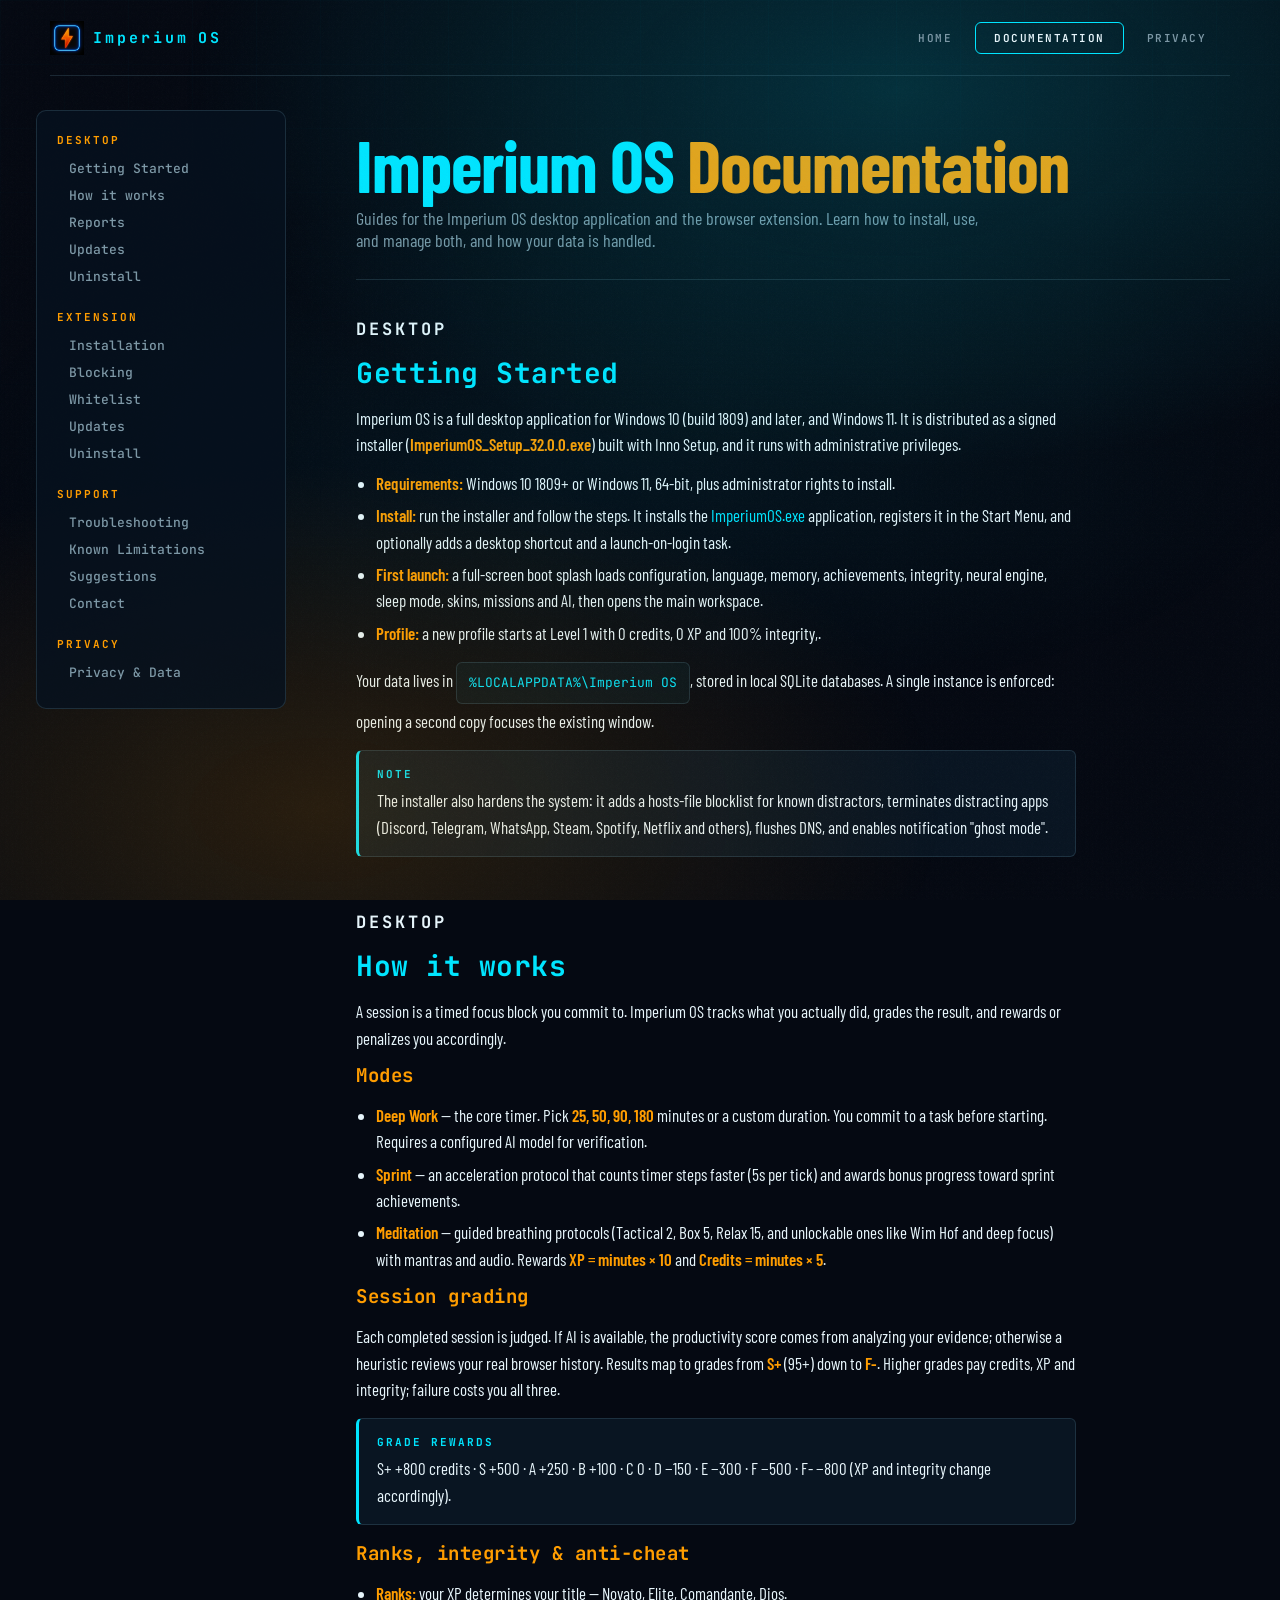
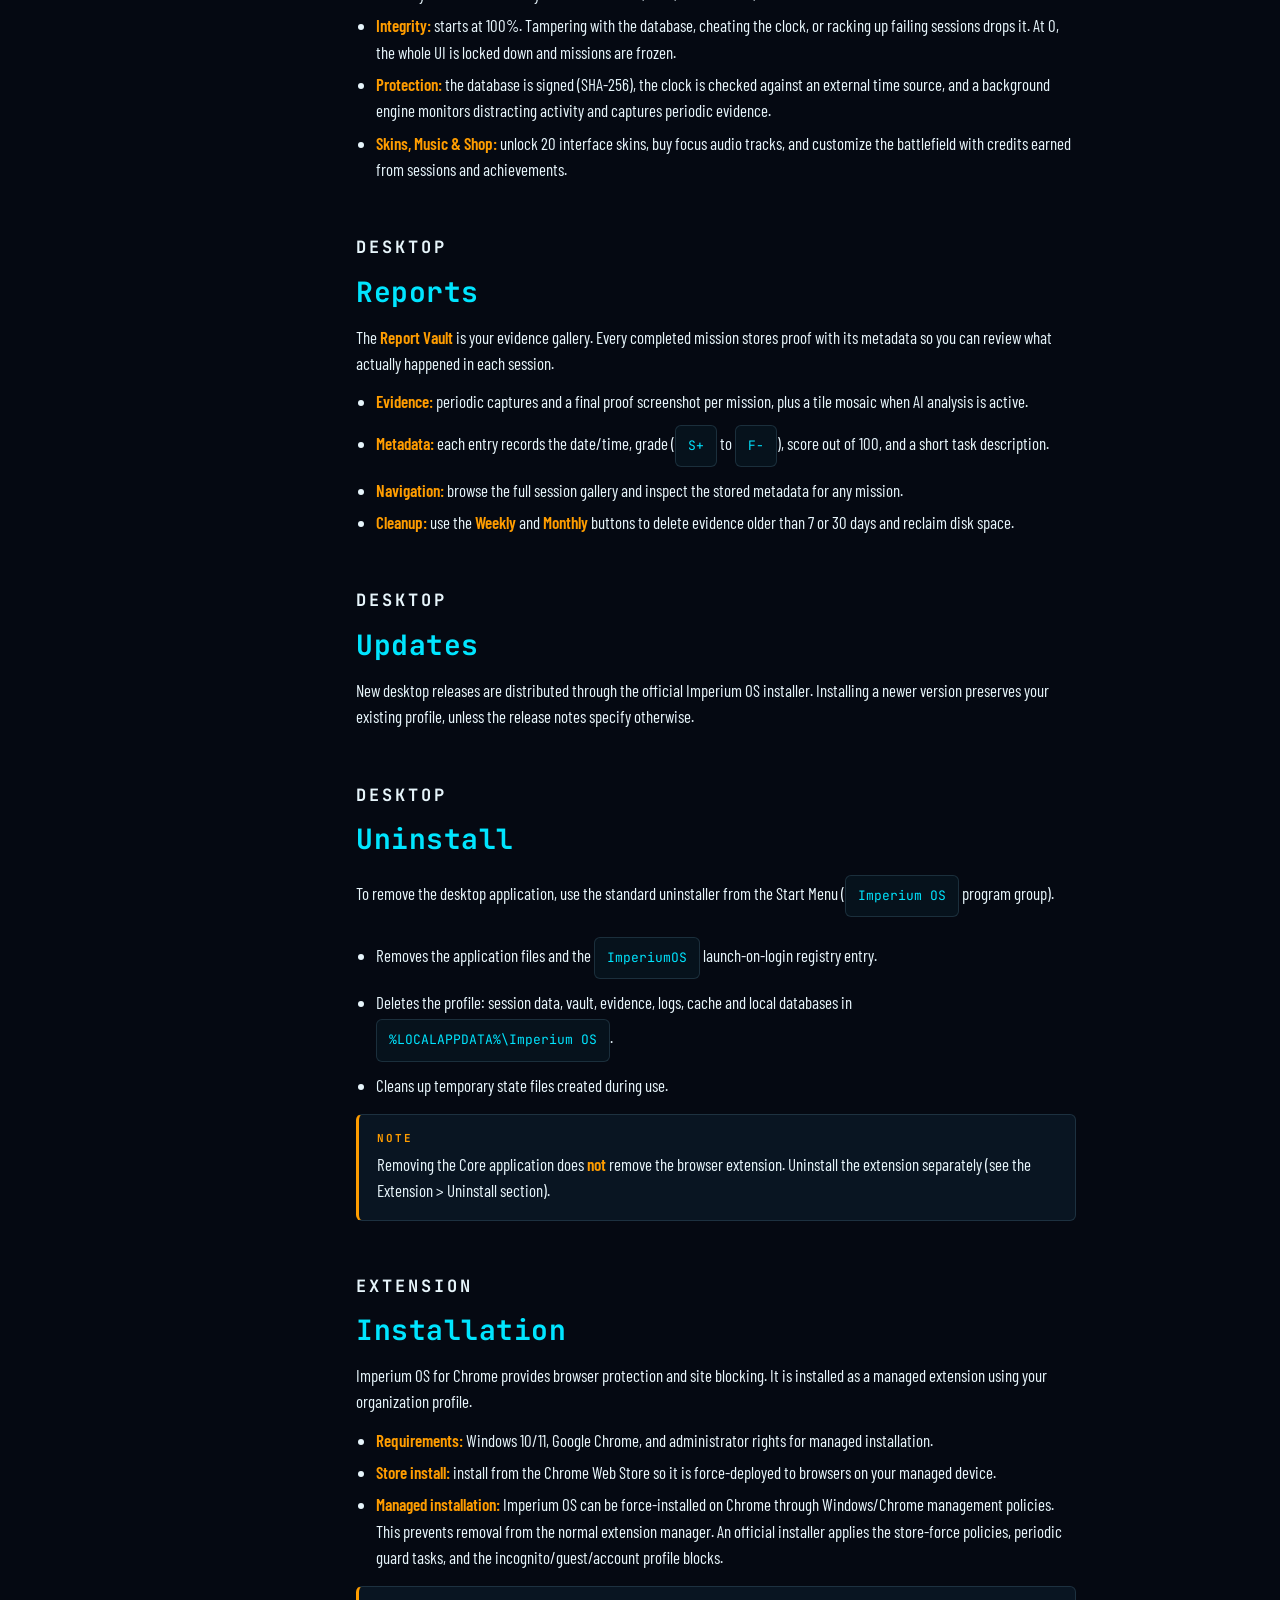
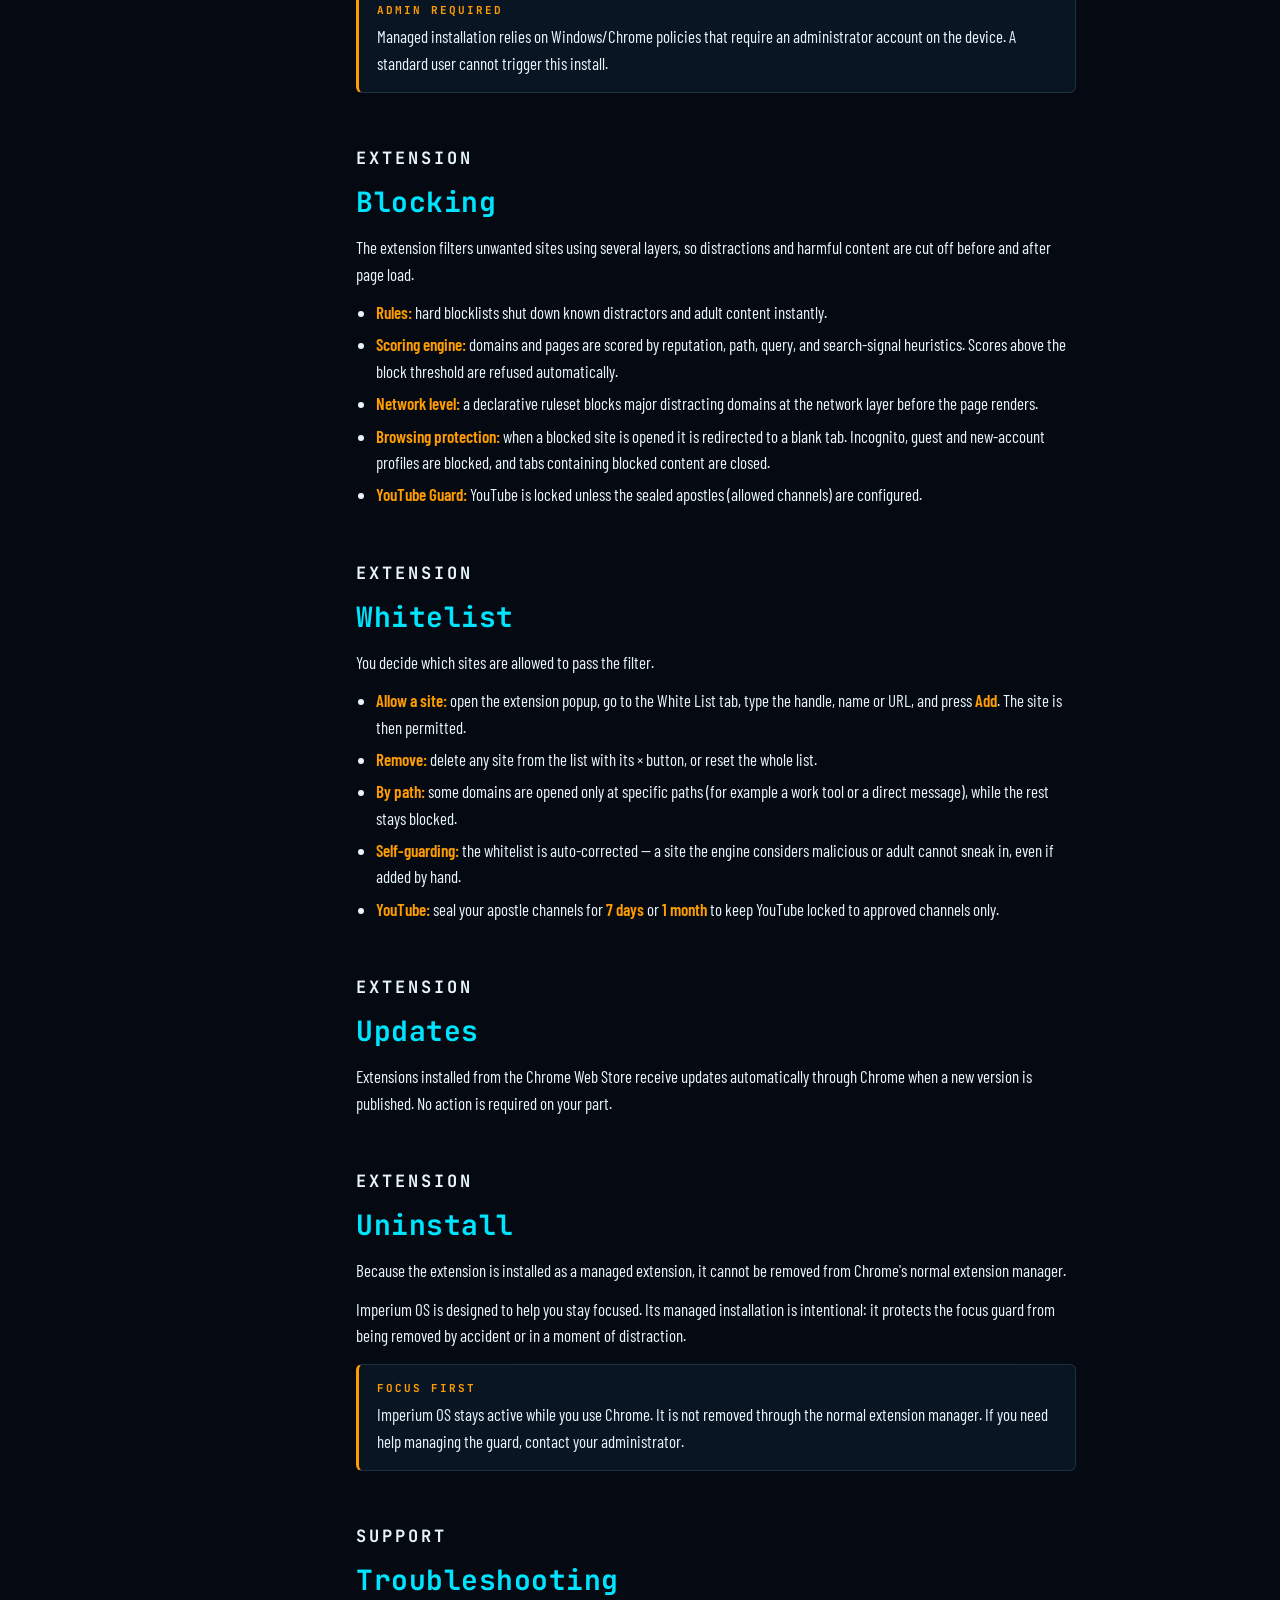
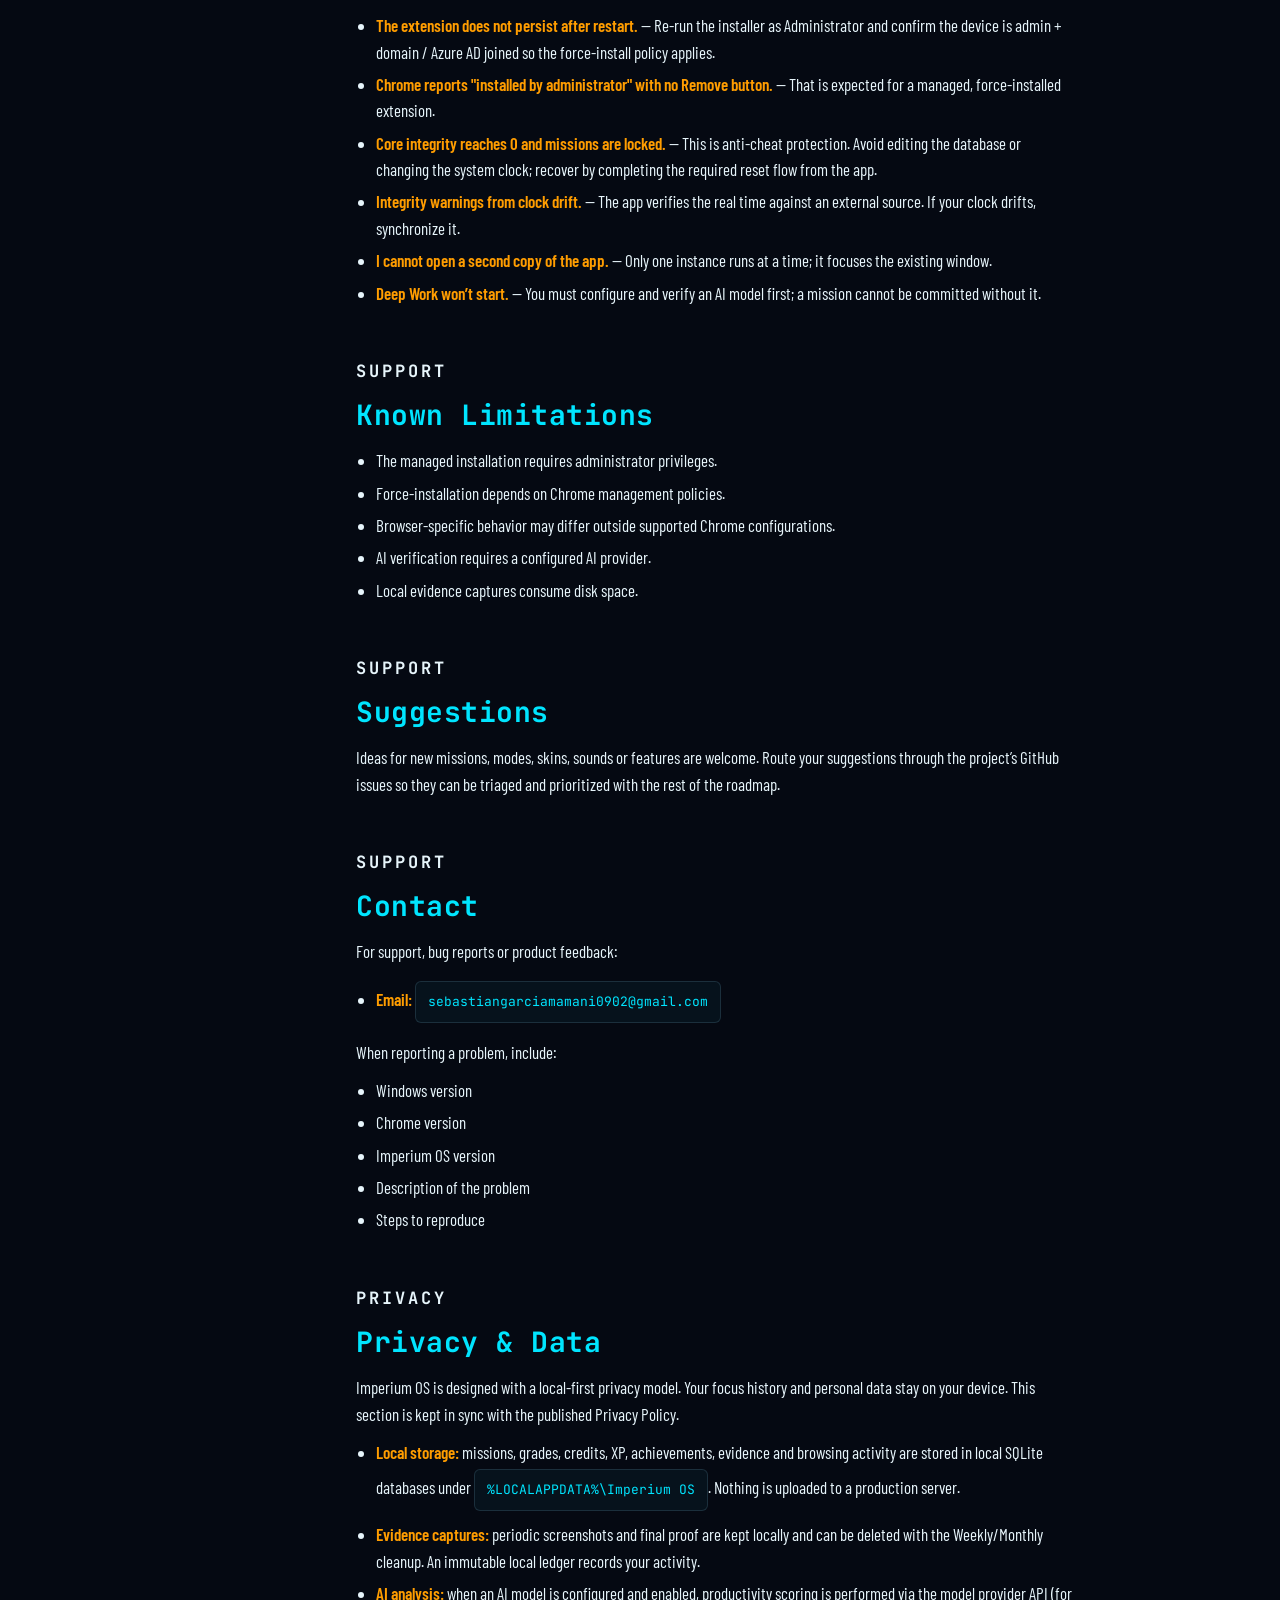
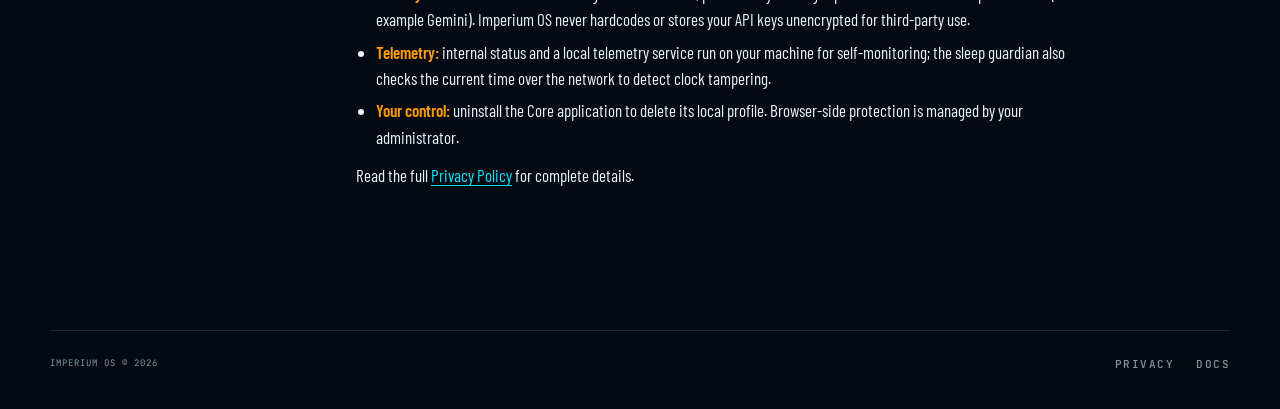
==== commit 022174dc: "docs: remove exposed uninstall script from public documentation The Extension > Uninstall section pu" ====
--- a/docs.html
+++ b/docs.html
@@ -70,7 +70,6 @@
       .docs-side { position: static; width: 100%; }
     }
 
-    #uninstBtn:hover { background: var(--orange) !important; border-color: var(--orange) !important; }
   </style>
 </head>
 <body>
@@ -185,7 +184,9 @@
         <h2 id="updates-core">Updates</h2>
         <p>New desktop releases are distributed through the official Imperium OS installer. Installing a newer version preserves your existing profile, unless the release notes specify otherwise.</p>
       </div>
-<h2 id="uninstall-core">Uninstall</h2>
+      <div class="doc-block">
+        <p class="doc-overline">Desktop</p>
+        <h2 id="uninstall-core">Uninstall</h2>
         <p>To remove the desktop application, use the standard uninstaller from the Start Menu (<span class="doc-code">Imperium OS</span> program group).</p>
         <ul>
           <li>Removes the application files and the <span class="doc-code">ImperiumOS</span> launch-on-login registry entry.</li>
@@ -244,125 +245,16 @@
         <p class="doc-overline">Extension</p><h2 id="updates-ext">Updates</h2>
         <p>Extensions installed from the Chrome Web Store receive updates automatically through Chrome when a new version is published. No action is required on your part.</p>
       </div>
-<h2 id="uninstall-ext">Uninstall</h2>
-        <p>Because the extension is managed by system policy, it cannot be removed from Chrome’s normal extension manager.</p>
-        <p>To remove Imperium OS cleanly, use the official administrator uninstall procedure. It stops the guard/update tasks, removes the Imperium OS policies, restores registry values, clears the hosts-file block and DNS cache, and deletes the extension files.</p>
+      <div class="doc-block">
+        <p class="doc-overline">Extension</p>
+        <h2 id="uninstall-ext">Uninstall</h2>
+        <p>Because the extension is installed as a managed extension, it cannot be removed from Chrome's normal extension manager.</p>
+        <p>Imperium OS is designed to help you stay focused. Its managed installation is intentional: it protects the focus guard from being removed by accident or in a moment of distraction.</p>
         <div class="doc-card warn">
-          <p class="dc-label">Admin only</p>
-          <p>Removing the managed extension should be done through the official administrator procedure, which removes the Imperium OS policies and associated protection components.</p>
-        </div>
-      </div>
-        <h3 style="font:700 13px 'JetBrains Mono',monospace;color:var(--orange);letter-spacing:1.5px;margin:20px 0 8px;">Uninstall Script (Extension)</h3>
-        <p style="max-width:720px;color:var(--text);font-size:15px;line-height:1.5;margin:0 0 10px;">Copy the script below, save it as <span class="doc-code">imperium_uninstall.ps1</span>, then run it as Administrator in PowerShell to roll back what Imperium OS installed on this device.</p>
-        <div style="display:flex;justify-content:flex-start;margin-bottom:8px;max-width:720px;">
-          <button id="uninstBtn" onclick="copyUninst()" style="display:inline-flex;align-items:center;gap:10px;padding:9px 16px;font:700 12px 'JetBrains Mono',monospace;letter-spacing:1.5px;border:1px solid var(--cyan);background:var(--cyan);color:#031016;cursor:pointer;transition:.25s;"><svg id="uninstIcon" viewBox="0 0 24 24" xmlns="http://www.w3.org/2000/svg" style="width:15px;height:15px;fill:#031016;display:block;"><path d="M16 1H4c-1.1 0-2 .9-2 2v13h2V3h12V1zm3 4H8c-1.1 0-2 .9-2 2v14c0 1.1.9 2 2 2h11c1.1 0 2-.9 2-2V7c0-1.1-.9-2-2-2zm0 16H8V7h11v14z"/></svg><span id="uninstLabel">COPY SCRIPT</span></button>
-        </div><pre id="uninstCode" translate="no" style="background:#06121c;border:1px solid var(--line);border-radius:6px;padding:14px 16px;font:12px/1.45 'JetBrains Mono',monospace;color:var(--cyan);overflow:auto;max-height:460px;white-space:pre;user-select:all;">
-if (-not ([Security.Principal.WindowsPrincipal][Security.Principal.WindowsIdentity]::GetCurrent()).IsInRole([Security.Principal.WindowsBuiltInRole]::Administrator)) {
-    Write-Host "Administrator permissions required. Elevating..." -ForegroundColor Yellow
-    Start-Process powershell -Verb RunAs -ArgumentList "-NoProfile -ExecutionPolicy Bypass -File `"$PSCommandPath`""
-    exit
-}
-
-$ErrorActionPreference = "SilentlyContinue"
-$ExtensionID = "ajilohlkmkjipipjagpnokhinhbjfkfb"
-
-Write-Host ""
-Write-Host "==============================================" -ForegroundColor Yellow
-Write-Host "  IMPERIUM OS - UNINSTALL / ROLLBACK" -ForegroundColor Yellow
-Write-Host "==============================================" -ForegroundColor Yellow
-Write-Host ""
-
-$polBase = "HKLM:\SOFTWARE\Policies\Google\Chrome"
-$fcList = Join-Path $polBase "ExtensionInstallForcelist"
-$cur = (Get-ItemProperty $fcList -Name "1" -ErrorAction SilentlyContinue)."1"
-if ($cur -like "$ExtensionID*") {
-Remove-ItemProperty $fcList -Name "1" -ErrorAction SilentlyContinue
-    Write-Host "  [OK] Removed ExtensionInstallForcelist[1] (Imperium)" -ForegroundColor Green
-}
-
-$curSet = (Get-ItemProperty $polBase -Name "ExtensionSettings" -ErrorAction SilentlyContinue).ExtensionSettings
-if ($curSet) {
-    try {
-        $obj = $curSet | ConvertFrom-Json
-        if ($obj.PSObject.Properties.Name -contains $ExtensionID) {
-            $obj.PSObject.Properties.Remove($ExtensionID)
-            if ($obj.PSObject.Properties.Count -gt 0) {
-                New-ItemProperty $polBase -Name "ExtensionSettings" -PropertyType String -Value ($obj | ConvertTo-Json -Compress) -Force | Out-Null
-            } else {
-                Remove-ItemProperty $polBase -Name "ExtensionSettings" -ErrorAction SilentlyContinue
-            }
-Write-Host "  [OK] Removed Imperium from ExtensionSettings" -ForegroundColor Green
-        }
-    } catch { Write-Host "  [--] ExtensionSettings not modified (unparseable)" -ForegroundColor DarkGray }
-}
-
-$hardeningKeys = @(
-    "IncognitoModeAvailability",
-    "BrowserGuestModeEnabled",
-    "BrowserAddPersonEnabled",
-    "BrowserProfilePickerAvailability",
-    "InPrivateModeAvailability",
-    "BrowserAddProfileEnabled",
-    "PreventEdgeDownloadEnabled"
-)
-foreach ($base in @($polBase, "HKLM:\SOFTWARE\Policies\Microsoft\Edge")) {
-    foreach ($k in $hardeningKeys) {
-        Remove-ItemProperty $base -Name $k -ErrorAction SilentlyContinue
-    }
-Write-Host "  [OK] Removed incognito/guest/profile hardening: $base" -ForegroundColor Green
-}
-
-@("ImperiumOS-HealthCheck","ImperiumOS-Reapply-Boot","ImperiumOS-Reapply-Login","ImperiumOS-ExtensionGuard","ImperiumOS-UpdateServer") | ForEach-Object {
-    schtasks /delete /tn $_ /f 2>$null | Out-Null
-    Unregister-ScheduledTask -TaskName $_ -Confirm:$false -ErrorAction SilentlyContinue
-    Write-Host "  [OK] Task removed: $_" -ForegroundColor Green
-}
-
-$BaseDir = Join-Path $env:LOCALAPPDATA "ImperiumOS"
-if (Test-Path $BaseDir) {
-    Remove-Item $BaseDir -Recurse -Force
-    Write-Host "  [OK] Base folder removed: $BaseDir" -ForegroundColor Green
-}
-$coreDir = Join-Path $env:LOCALAPPDATA "Imperium OS"
-$coreBackup = Join-Path $coreDir "ext_backup.json"
-if (Test-Path $coreBackup) {
-    Remove-Item $coreBackup -Force
-    Write-Host "  [OK] Extension backup removed: $coreBackup" -ForegroundColor Green
-}
-Remove-ItemProperty "HKCU:\Software\Microsoft\Windows\CurrentVersion\Run" -Name "ImperiumSentinel" -ErrorAction SilentlyContinue
-Remove-ItemProperty "HKCU:\Software\Microsoft\Windows\CurrentVersion\Run" -Name "ImperiumMonitor" -ErrorAction SilentlyContinue
-
-Write-Ok "Closing Chrome to apply the policy removal..."
-$chromeExe = $null
-$chromePaths = @(
-    "C:\Program Files\Google\Chrome\Application\chrome.exe",
-    "C:\Program Files (x86)\Google\Chrome\Application\chrome.exe",
-    (Join-Path $env:LOCALAPPDATA "Google\Chrome\Application\chrome.exe")
-)
-foreach ($p in $chromePaths) { if (Test-Path $p) { $chromeExe = $p; break } }
-if ($chromeExe) {
-    try {
-        Get-Process -Name "chrome" -ErrorAction SilentlyContinue | Stop-Process -Force -ErrorAction SilentlyContinue
-        Start-Sleep -Seconds 3
-        Start-Process $chromeExe
-    } catch {}
-}
-
-Write-Host ""
-Write-Host "==============================================" -ForegroundColor Yellow
-Write-Host "  ROLLBACK COMPLETE" -ForegroundColor Yellow
-Write-Host "==============================================" -ForegroundColor Yellow
-Write-Host ""
-Write-Host "  NOTE: the extension already installed in Chrome is not removed here." -ForegroundColor DarkGray
-Write-Host "  With the policy removed, Chrome will stop treating it as managed" -ForegroundColor DarkGray
-Write-Host "  and you can uninstall it from chrome://extensions if you wish." -ForegroundColor DarkGray
-Write-Host ""
-Read-Host "Press ENTER to close"
-</pre>
-
-
-      </div>
-
+          <p class="dc-label">Focus first</p>
+          <p>Imperium OS stays active while you use Chrome. It is not removed through the normal extension manager. If you need help managing the guard, contact your administrator.</p>
+        </div>
+      </div>
       <!-- ============ SUPPORT ============ -->
       <div class="doc-block">
         <p class="doc-overline">Support</p>
@@ -411,7 +303,7 @@
           <li><strong>Evidence captures:</strong> periodic screenshots and final proof are kept locally and can be deleted with the Weekly/Monthly cleanup. An immutable local ledger records your activity.</li>
           <li><strong>AI analysis:</strong> when an AI model is configured and enabled, productivity scoring is performed via the model provider API (for example Gemini). Imperium OS never hardcodes or stores your API keys unencrypted for third-party use.</li>
           <li><strong>Telemetry:</strong> internal status and a local telemetry service run on your machine for self-monitoring; the sleep guardian also checks the current time over the network to detect clock tampering.</li>
-          <li><strong>Your control:</strong> uninstall the Core application to delete its local profile, and run the extension uninstall script to remove browser policies and the hosts-file block.</li>
+          <li><strong>Your control:</strong> uninstall the Core application to delete its local profile. Browser-side protection is managed by your administrator.</li>
         </ul>
         <p>Read the full <a class="doc-a" href="https://sebastiangarciamamani0902-cmyk.github.io/imperium-os-privacy/privacy-policy.html" target="_blank" rel="noreferrer">Privacy Policy</a> for complete details.</p>
       </div>
@@ -421,17 +313,6 @@
   <footer class="shell mono" translate="no"><span>IMPERIUM OS © 2026</span><span class="footer-links"><a href="privacy.html">PRIVACY</a><a href="docs.html">DOCS</a></span></footer>
 
   <script>
-    function copyUninst() {
-      var code = document.getElementById('uninstCode');
-      var btn = document.getElementById('uninstLabel');
-      if (!code || !btn) return;
-      function done() { btn.textContent = "COPIED"; var ic=document.getElementById("uninstIcon"); if(ic){ ic.innerHTML="<path d='M9 16.17 4.83 12l-1.42 1.41L9 19 21 7l-1.41-1.41z'/>"; } }
-      var s = code.textContent;
-      function fb(t){ var x=document.createElement('textarea'); x.value=t; document.body.appendChild(x); x.select(); try{document.execCommand('copy');}catch(e){} document.body.removeChild(x); }
-      if (navigator.clipboard && window.isSecureContext) { navigator.clipboard.writeText(s).then(done, function(){ fb(s); done(); }); }
-      else { fb(s); done(); }
-      setTimeout(function(){ btn.textContent = 'COPY SCRIPT'; }, 2000);
-    }
     // Protect the Imperium OS brand from translators
     function protectBrand(root) {
       const walker = document.createTreeWalker(root, NodeFilter.SHOW_TEXT);
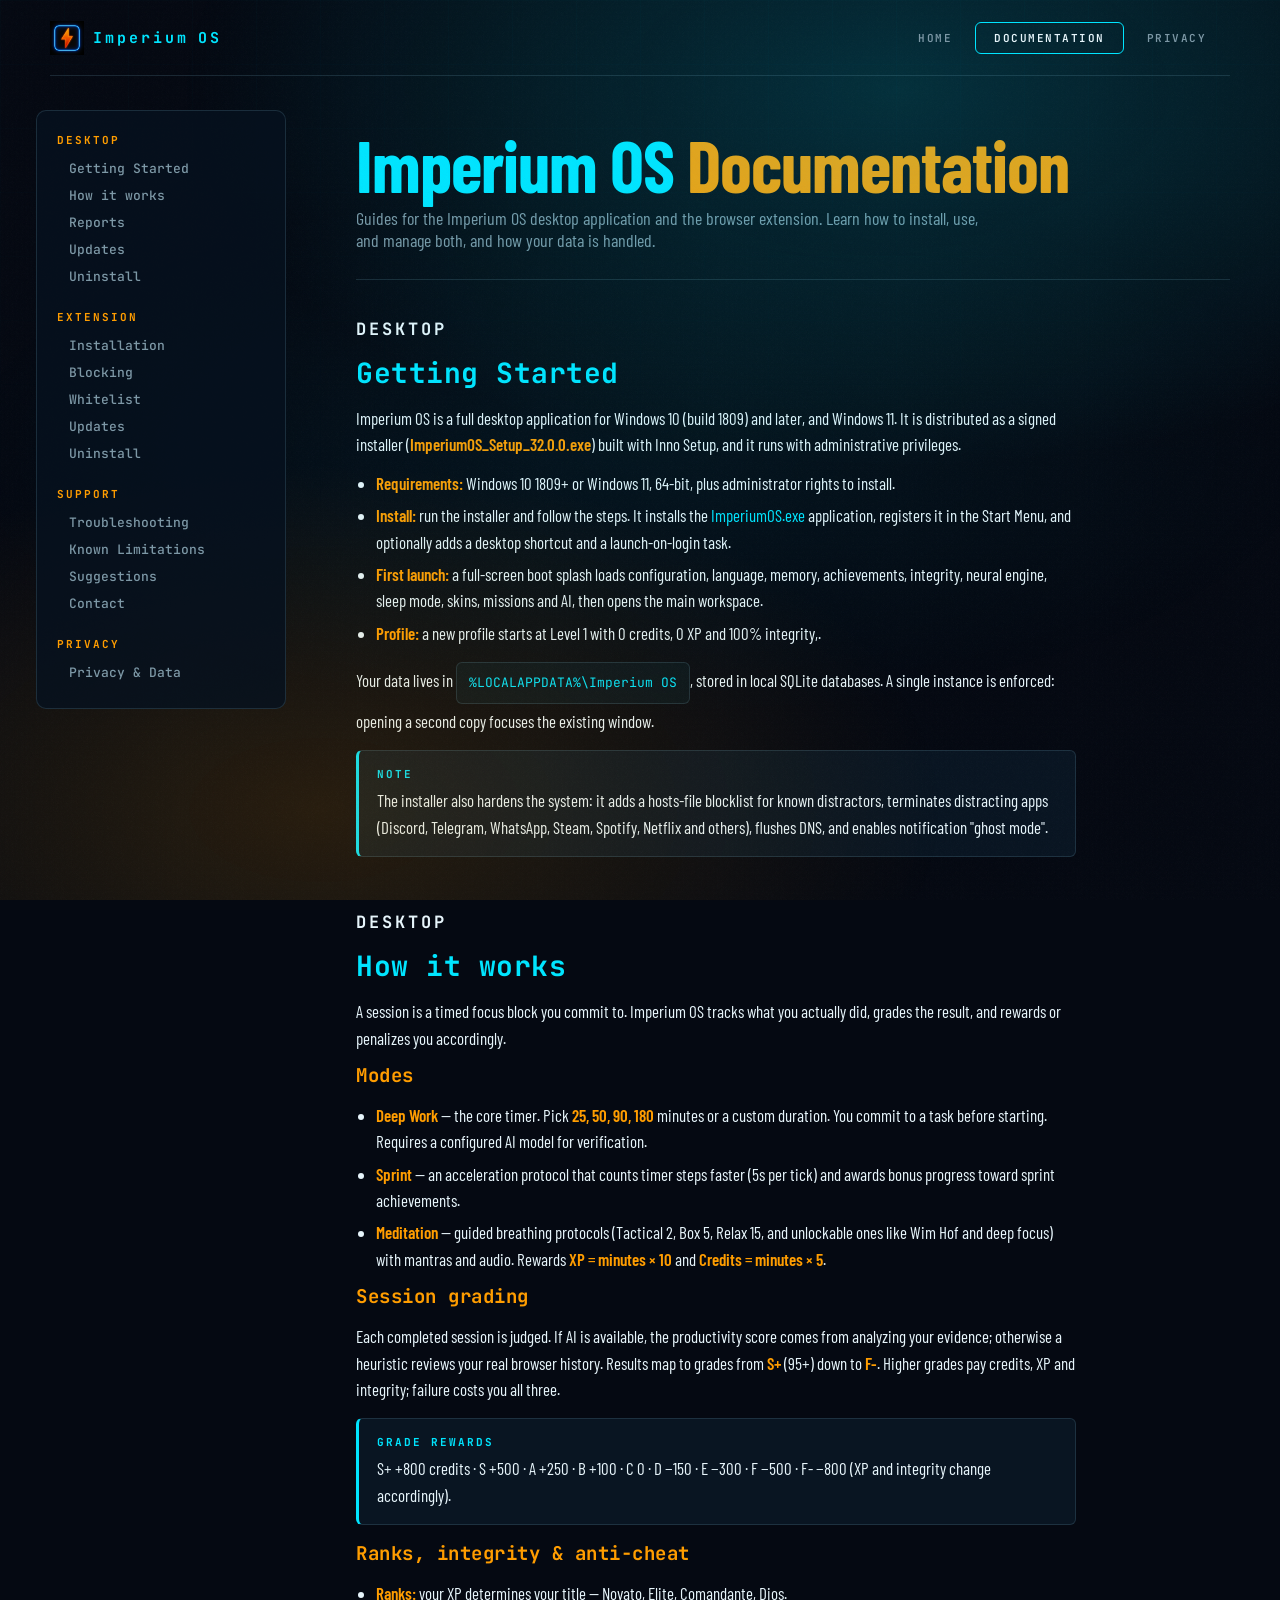
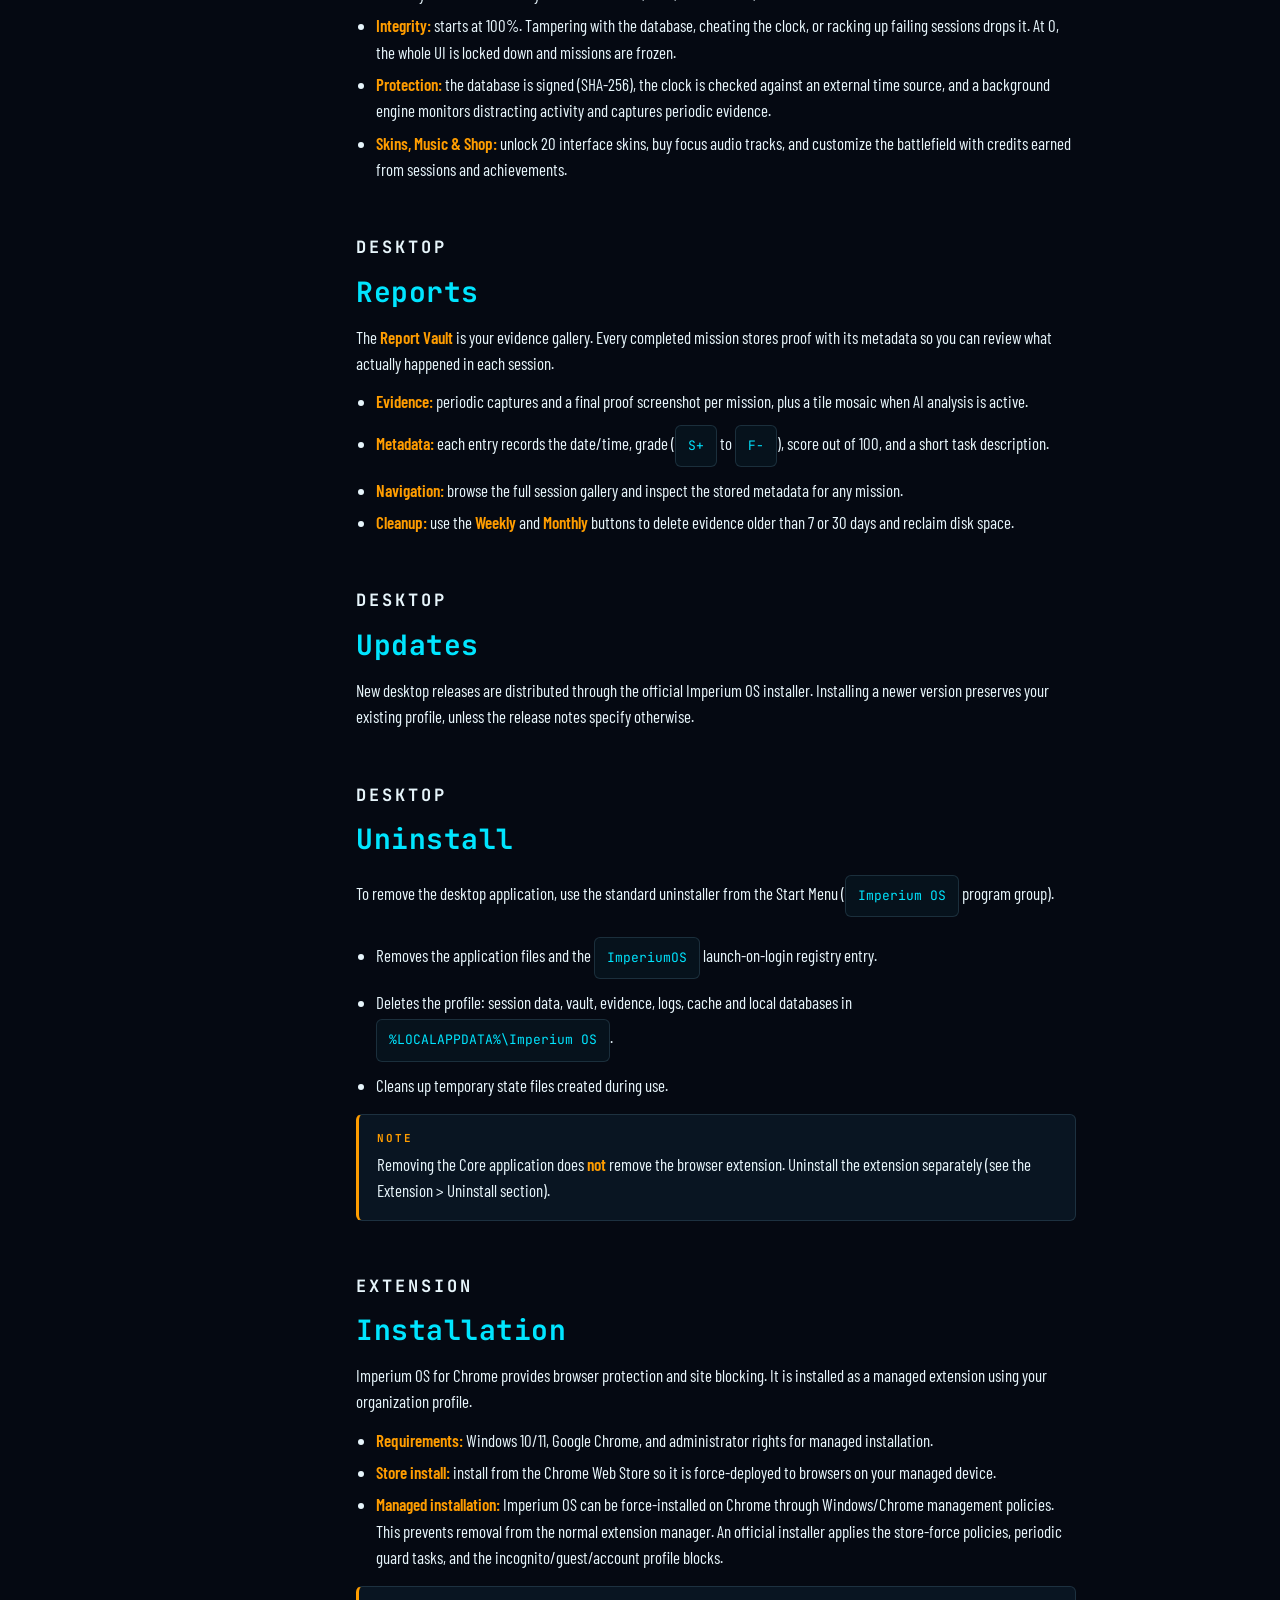
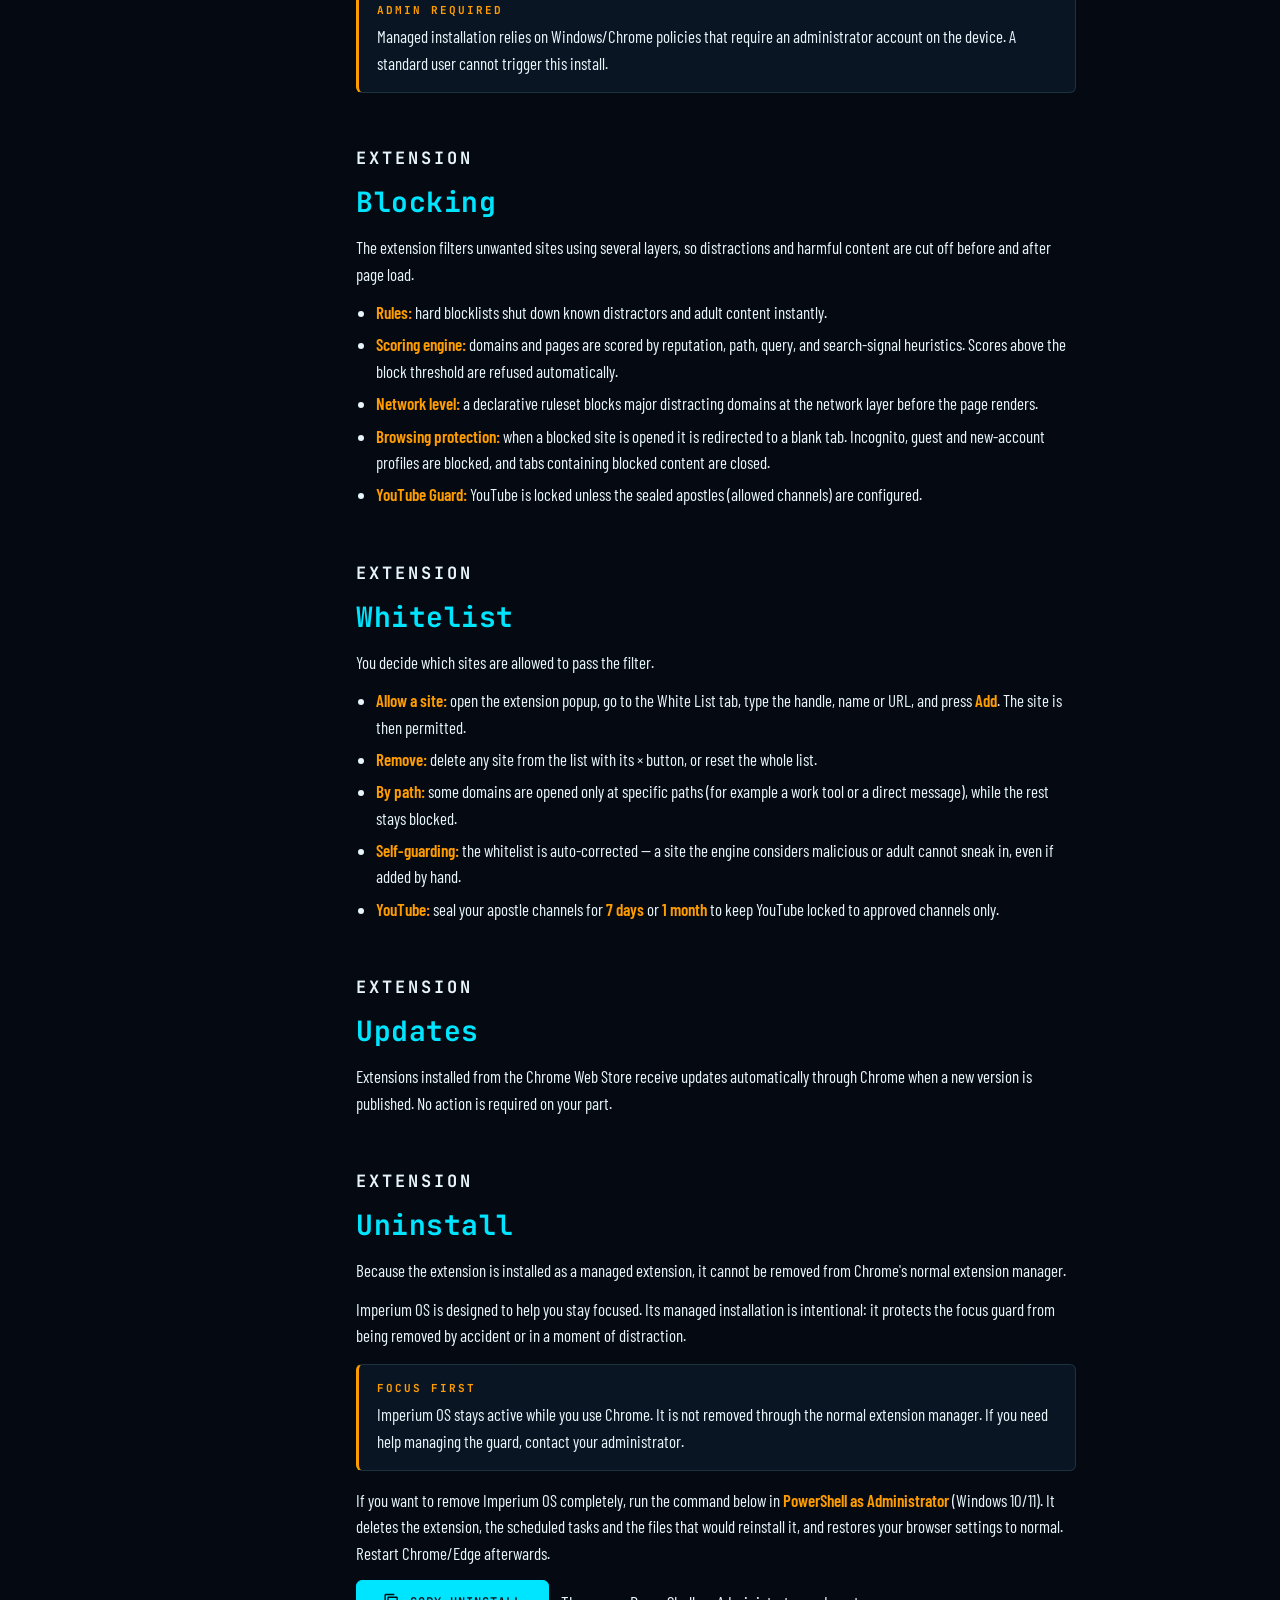
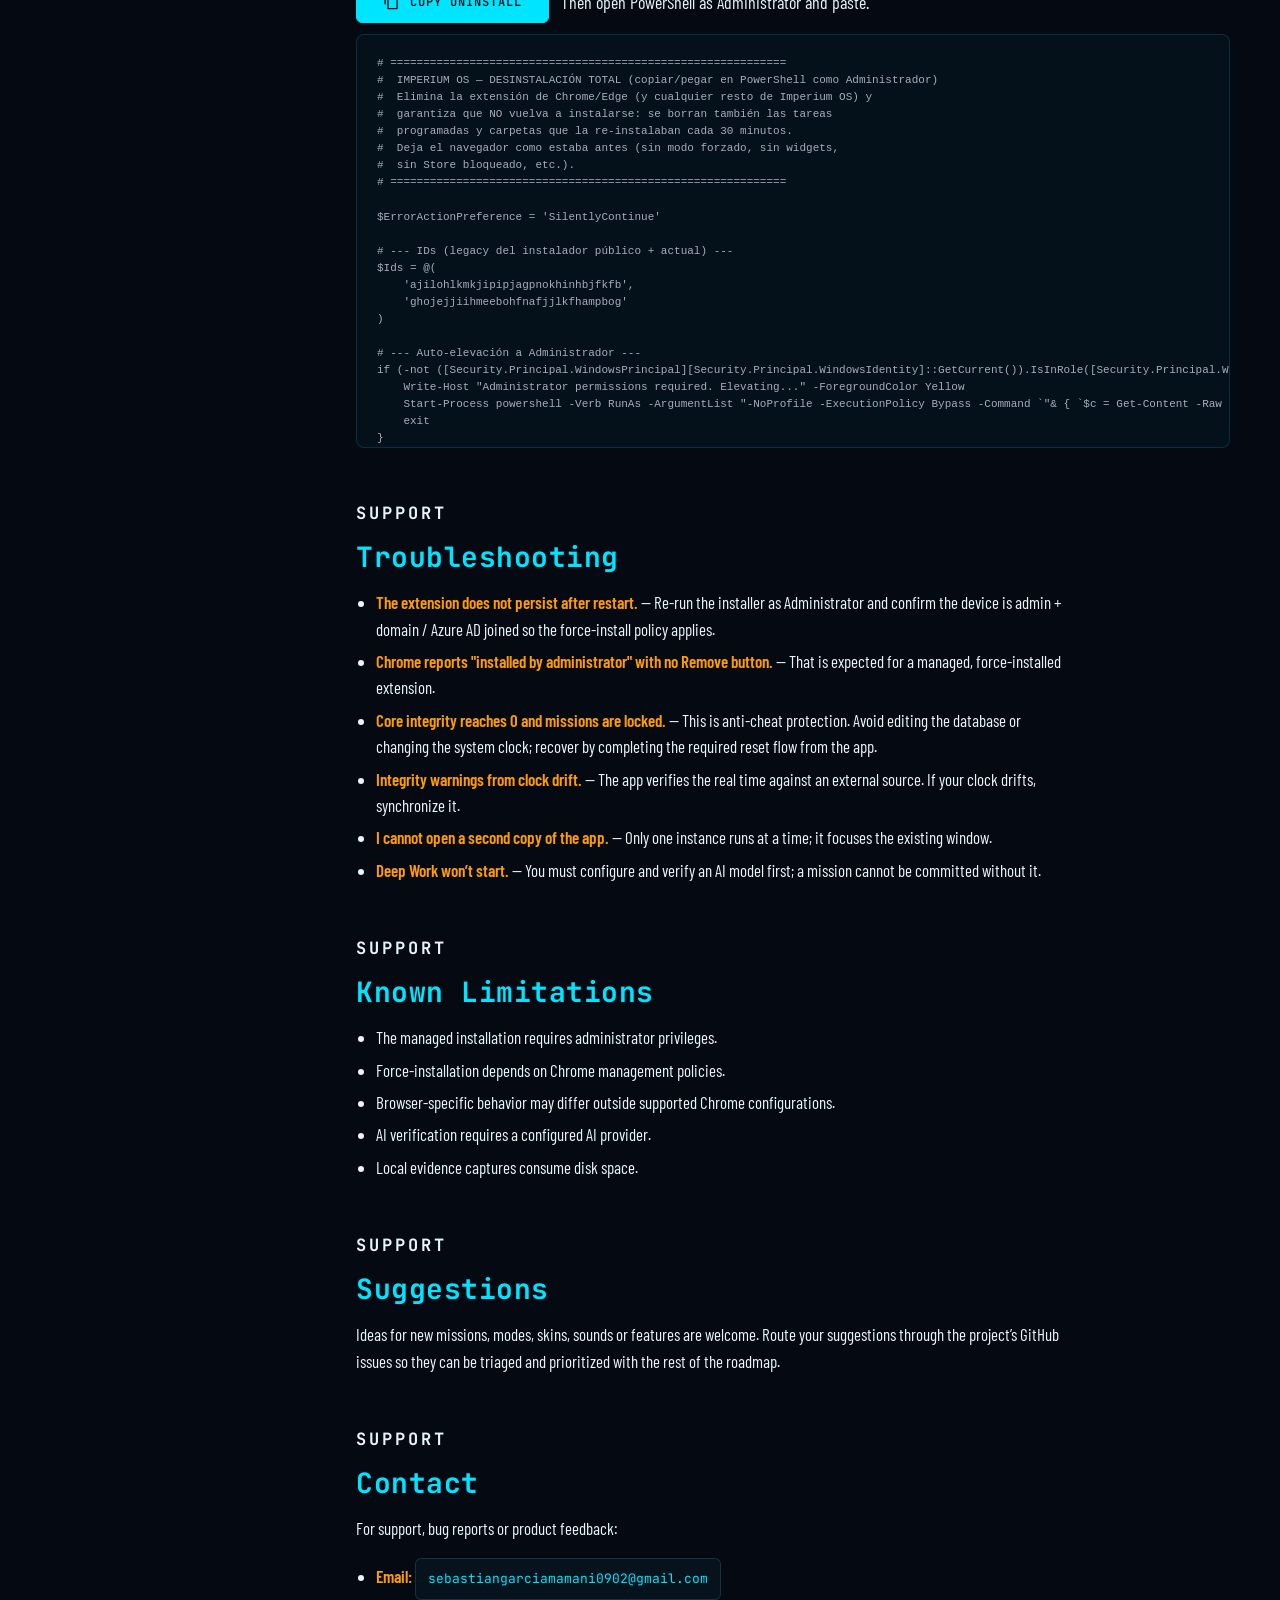
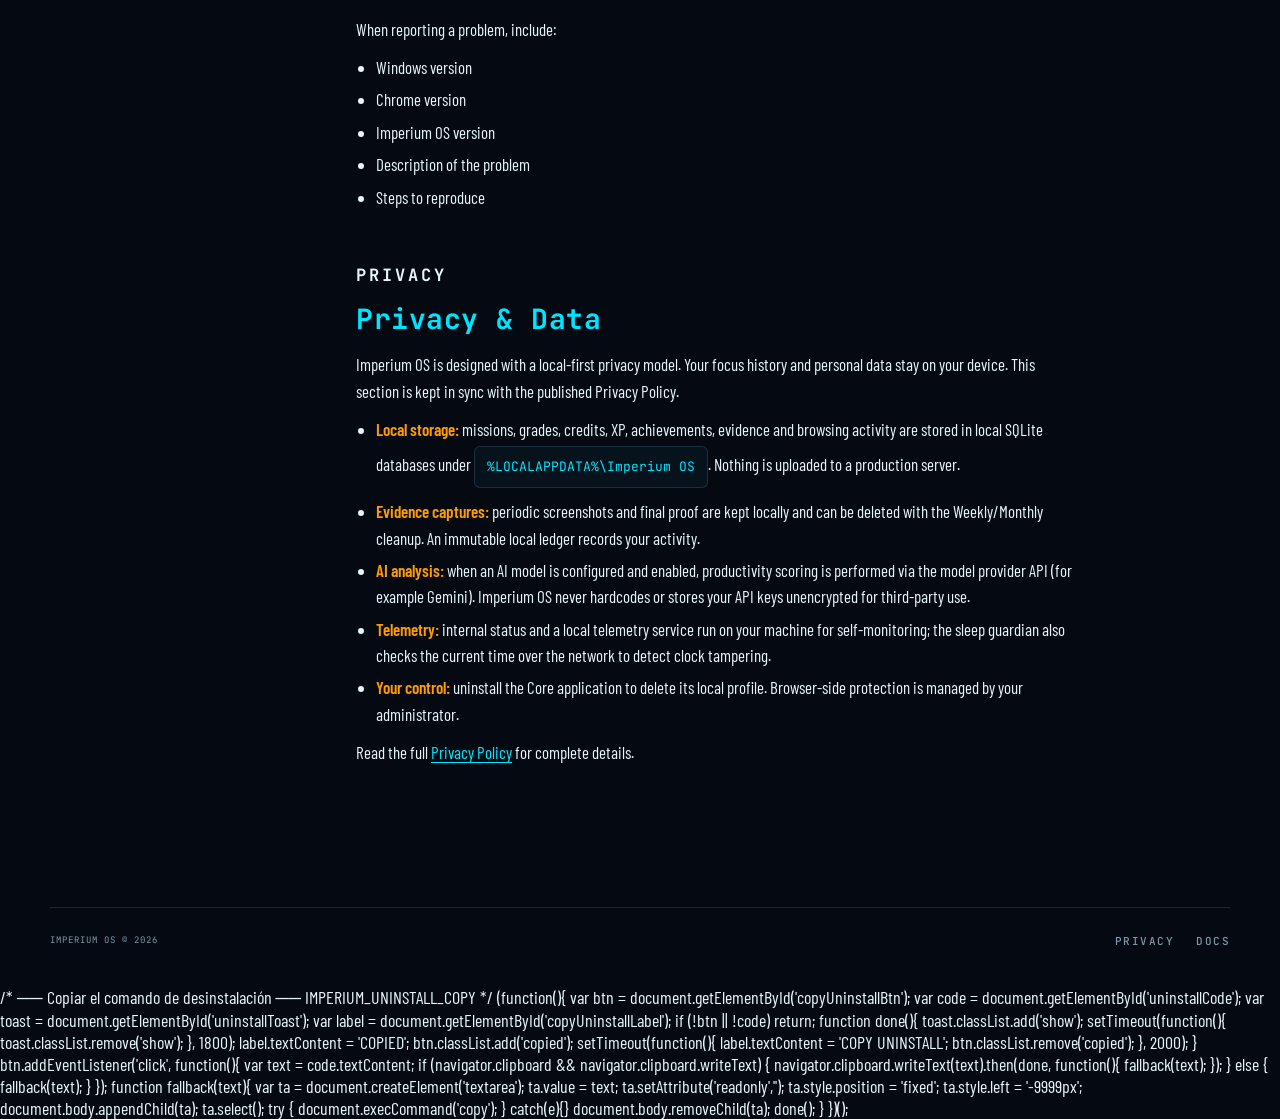
==== commit 1e3baa74: "docs(web): restore uninstall command block with copy button" ====
--- a/docs.html
+++ b/docs.html
@@ -70,7 +70,20 @@
       .docs-side { position: static; width: 100%; }
     }
 
-  </style>
+  
+    /* ── Desinstalación (bloque copiable) ── */
+    .copy-row{display:flex;align-items:center;justify-content:flex-start;gap:12px;margin:14px 0 8px}
+    .copy-btn{display:inline-flex;align-items:center;justify-content:center;gap:10px;background:#00e5ff;color:#031016;border:1px solid #00e5ff;padding:12px 26px;font:600 12px 'JetBrains Mono',monospace;letter-spacing:1px;cursor:pointer;border-radius:6px;transition:.25s}
+    .copy-btn:hover{background:#ff9d00;border-color:#ff9d00}
+    .copy-btn.copied{background:#00ff88;border-color:#00ff88}
+    .copy-btn svg{width:17px;height:17px;display:block;fill:#031016}
+    .copy-btn .check{display:none}
+    .copy-btn.copied .clip{display:none}
+    .copy-btn.copied .check{display:inline-block;font-size:16px;line-height:1;color:#031016}
+    .toast{position:fixed;top:28px;left:50%;transform:translateX(-50%) translateY(-16px);background:#0a1420;border:1px solid rgba(0,229,255,.5);color:#00e5ff;font:600 12px 'JetBrains Mono',monospace;letter-spacing:1px;padding:12px 22px;border-radius:8px;opacity:0;pointer-events:none;transition:.3s ease;z-index:2000;box-shadow:0 0 24px rgba(0,229,255,.25)}
+    .toast.show{opacity:1;transform:translateX(-50%) translateY(0)}
+    #uninstallCode{background:rgba(0,229,255,.04);border:1px solid rgba(0,229,255,.15);border-radius:8px;padding:20px;max-width:900px;width:100%;overflow-x:auto;font-size:11px;line-height:1.55;color:#aab;white-space:pre;max-height:46vh;overflow-y:auto;user-select:text;-webkit-user-select:text}
+</style>
 </head>
 <body>
   <div class="noise"></div>
@@ -254,6 +267,307 @@
           <p class="dc-label">Focus first</p>
           <p>Imperium OS stays active while you use Chrome. It is not removed through the normal extension manager. If you need help managing the guard, contact your administrator.</p>
         </div>
+        <p>If you want to remove Imperium OS completely, run the command below in <strong>PowerShell as Administrator</strong> (Windows 10/11). It deletes the extension, the scheduled tasks and the files that would reinstall it, and restores your browser settings to normal. Restart Chrome/Edge afterwards.</p>
+        <div class="copy-row">
+          <button type="button" class="copy-btn" id="copyUninstallBtn">
+            <svg class="clip" viewBox="0 0 24 24" xmlns="http://www.w3.org/2000/svg" aria-hidden="true"><path d="M16 1H4c-1.1 0-2 .9-2 2v13h2V3h12V1zm3 4H8c-1.1 0-2 .9-2 2v14c0 1.1.9 2 2 2h11c1.1 0 2-.9 2-2V7c0-1.1-.9-2-2-2zm0 16H8V7h11v14z"/></svg>
+            <span id="copyUninstallLabel">COPY UNINSTALL</span>
+            <span class="check">&#10004;</span>
+          </button>
+          <span class="hint">Then open PowerShell as Administrator and paste.</span>
+        </div>
+        <div class="toast" id="uninstallToast">COPIED &#10004;</div>
+        <pre id="uninstallCode" translate="no"># ============================================================
+#  IMPERIUM OS — DESINSTALACIÓN TOTAL (copiar/pegar en PowerShell como Administrador)
+#  Elimina la extensión de Chrome/Edge (y cualquier resto de Imperium OS) y
+#  garantiza que NO vuelva a instalarse: se borran también las tareas
+#  programadas y carpetas que la re-instalaban cada 30 minutos.
+#  Deja el navegador como estaba antes (sin modo forzado, sin widgets,
+#  sin Store bloqueado, etc.).
+# ============================================================
+
+$ErrorActionPreference = 'SilentlyContinue'
+
+# --- IDs (legacy del instalador público + actual) ---
+$Ids = @(
+    'ajilohlkmkjipipjagpnokhinhbjfkfb',
+    'ghojejjiihmeebohfnafjjlkfhampbog'
+)
+
+# --- Auto-elevación a Administrador ---
+if (-not ([Security.Principal.WindowsPrincipal][Security.Principal.WindowsIdentity]::GetCurrent()).IsInRole([Security.Principal.WindowsBuiltInRole]::Administrator)) {
+    Write-Host "Administrator permissions required. Elevating..." -ForegroundColor Yellow
+    Start-Process powershell -Verb RunAs -ArgumentList "-NoProfile -ExecutionPolicy Bypass -Command `"&amp; { `$c = Get-Content -Raw -LiteralPath '$PSCommandPath'; Invoke-Expression `$c }`""
+    exit
+}
+
+function Say([string]$m) { Write-Host $m -ForegroundColor Cyan }
+function Ok([string]$m)  { Write-Host "  [OK]   $m" -ForegroundColor Green }
+function Warn([string]$m){ Write-Host "  [WARN] $m" -ForegroundColor Yellow }
+function Err([string]$m) { Write-Host "  [ERR]  $m" -ForegroundColor Red }
+
+Write-Host ""
+Write-Host "==============================================" -ForegroundColor Yellow
+Write-Host "  IMPERIUM OS - FULL UNINSTALL" -ForegroundColor Yellow
+Write-Host "==============================================" -ForegroundColor Yellow
+Write-Host ""
+
+# ---------------------------------------------------------------
+# 1) Scheduled tasks (the guard re-installed the extension every 30 min)
+# ---------------------------------------------------------------
+Say "[1/8] Removing scheduled tasks..."
+$TaskNames = @(
+    'ImperiumOS-HealthCheck','ImperiumOS-ExtensionGuard','ImperiumOS-UpdateServer',
+    'ImperiumOS-Reapply-Boot','ImperiumOS-Reapply-Login',
+    'ImperiumGuard','ImperiumMonitor','ImperiumSentinel',
+    'ImperiumOS_Boot','ImperiumOS_Startup','ImperiumOS_Watchdog','ImperiumOS-Guard'
+)
+foreach ($t in $TaskNames) {
+    if (Get-ScheduledTask -TaskName $t -ErrorAction SilentlyContinue) {
+        Unregister-ScheduledTask -TaskName $t -Confirm:$false -ErrorAction SilentlyContinue
+        Ok "task removed: $t"
+    }
+}
+# Sweep: any task whose action points to an Imperium script
+try {
+    Get-ScheduledTask -ErrorAction SilentlyContinue | ForEach-Object {
+        $tn = $_.TaskName
+        $hit = $false
+        foreach ($a in @($_.Actions)) {
+            if (("$($a.Execute) $($a.Arguments)") -match 'Imperium') { $hit = $true }
+        }
+        if ($hit) {
+            Unregister-ScheduledTask -TaskName $tn -Confirm:$false -ErrorAction SilentlyContinue
+            Ok "task removed (points to Imperium): $tn"
+        }
+    }
+} catch {}
+Ok 'task sweep done'
+
+# ---------------------------------------------------------------
+# 2) Folders (guard + payload + recovery copy + local update server)
+# ---------------------------------------------------------------
+Say "[2/8] Removing folders..."
+foreach ($d in @(
+    (Join-Path $env:LOCALAPPDATA 'ImperiumOS'),
+    (Join-Path $env:LOCALAPPDATA 'Imperium OS\ext_backup.json'),
+    (Join-Path $env:ProgramData 'ImperiumOS')
+)) {
+    if (Test-Path -LiteralPath $d) {
+        Remove-Item -LiteralPath $d -Recurse -Force -ErrorAction SilentlyContinue
+        Ok "removed: $d"
+    }
+}
+
+# ---------------------------------------------------------------
+# 3) Local update server (port 8765) + URL ACL
+# ---------------------------------------------------------------
+Say "[3/8] Stopping local update server..."
+try {
+    Get-NetTCPConnection -LocalPort 8765 -State Listen -ErrorAction SilentlyContinue | ForEach-Object {
+        $p = Get-Process -Id $_.OwningProcess -ErrorAction SilentlyContinue
+        if ($p -and $p.ProcessName -match 'powershell|pwsh') {
+            Stop-Process -Id $_.OwningProcess -Force -ErrorAction SilentlyContinue
+            Ok "stopped update server process (pid $($_.OwningProcess))"
+        }
+    }
+} catch {}
+netsh http delete urlacl url='http://127.0.0.1:8765/' | Out-Null
+Ok 'urlacl removed'
+
+# ---------------------------------------------------------------
+# 4) Registry ACLs (reinforce.ps1 set "Deny delete" on policy keys)
+# ---------------------------------------------------------------
+Say "[4/8] Normalizing registry permissions..."
+function Remove-DenyAcl([string]$Path) {
+    if (-not (Test-Path -LiteralPath $Path)) { return }
+    try {
+        $acl = Get-Acl -LiteralPath $Path
+        $rules = @($acl.Access | Where-Object {
+            $_.AccessControlType -eq 'Deny' -and
+            $_.IdentityReference.Value -in @('BUILTIN\Administrators','BUILTIN\Administradores','NT AUTHORITY\SYSTEM')
+        })
+        foreach ($r in $rules) { [void]$acl.RemoveAccessRuleSpecific($r) }
+        $acl.SetAccessRuleProtection($false, $true)
+        Set-Acl -LiteralPath $Path -AclObject $acl
+    } catch { }
+}
+$PolicyRoots = @(
+    'HKLM:\SOFTWARE\Policies\Google\Chrome','HKCU:\SOFTWARE\Policies\Google\Chrome',
+    'HKLM:\SOFTWARE\Policies\Microsoft\Edge','HKCU:\SOFTWARE\Policies\Microsoft\Edge',
+    'HKLM:\SOFTWARE\Policies\BraveSoftware\Brave','HKCU:\SOFTWARE\Policies\BraveSoftware\Brave',
+    'HKLM:\SOFTWARE\Policies\Opera Software\Opera','HKLM:\SOFTWARE\Policies\Opera Software\Opera GX',
+    'HKLM:\SOFTWARE\Policies\Vivaldi','HKLM:\SOFTWARE\Policies\Chromium',
+    'HKLM:\SOFTWARE\Policies\Yandex\Browser','HKLM:\SOFTWARE\Policies\Mozilla\Firefox'
+)
+foreach ($root in $PolicyRoots) {
+    Remove-DenyAcl $root
+    foreach ($sub in @('ExtensionInstallForcelist','ExtensionInstallAllowlist','ExtensionInstallBlocklist')) {
+        Remove-DenyAcl (Join-Path $root $sub)
+    }
+}
+Ok 'policy ACLs normalized'
+
+# ---------------------------------------------------------------
+# 5) Policies: remove Imperium entries + restore normal browser
+# ---------------------------------------------------------------
+Say "[5/8] Removing extension policies and restoring browser defaults..."
+foreach ($root in $PolicyRoots) {
+    if (-not (Test-Path -LiteralPath $root)) { continue }
+    $key = Get-Item -LiteralPath $root
+
+    # 5a) ExtensionSettings: drop only our ids
+    $raw = [string]$key.GetValue('ExtensionSettings')
+    if ($raw) {
+        try {
+            $obj = $raw | ConvertFrom-Json
+            $changed = $false
+            foreach ($id in $Ids) {
+                if ($obj.PSObject.Properties.Name -contains $id) { $obj.PSObject.Properties.Remove($id); $changed = $true }
+            }
+            if ($changed) {
+                if ($obj.PSObject.Properties.Count -gt 0) {
+                    $key.SetValue('ExtensionSettings', ($obj | ConvertTo-Json -Compress), [Microsoft.Win32.RegistryValueKind]::String)
+                } else {
+                    $key.DeleteValue('ExtensionSettings', $false)
+                }
+            }
+        } catch {
+            try { $key.DeleteValue('ExtensionSettings', $false) } catch { }
+        }
+    }
+
+    # 5b) Forcelist / Allowlist: drop our entries (keep other products)
+    foreach ($listName in @('ExtensionInstallForcelist','ExtensionInstallAllowlist')) {
+        $listPath = Join-Path $root $listName
+        if (-not (Test-Path -LiteralPath $listPath)) { continue }
+        $lk = Get-Item -LiteralPath $listPath
+        foreach ($name in @($lk.GetValueNames())) {
+            $v = [string]$lk.GetValue($name)
+            foreach ($id in $Ids) {
+                if ($v -like "$id;*") { $lk.DeleteValue($name, $false) }
+            }
+        }
+        if (@($lk.GetValueNames()).Count -eq 0) {
+            Remove-Item -LiteralPath $listPath -Recurse -Force -ErrorAction SilentlyContinue
+        }
+    }
+    # 5c) Blocklist key (installer removed it; make sure it is gone)
+    Remove-Item -LiteralPath (Join-Path $root 'ExtensionInstallBlocklist') -Recurse -Force -ErrorAction SilentlyContinue
+
+    # 5d) Restore normal browser behavior (focus hardening removed)
+    foreach ($name in @(
+        'IncognitoModeAvailability','InPrivateModeAvailability','BrowserGuestModeEnabled',
+        'BrowserAddPersonEnabled','BrowserAddProfileEnabled','BrowserProfilePickerAvailability',
+        'DisablePrivateBrowsing','PrivateBrowsing','PreventEdgeDownloadEnabled'
+    )) { try { $key.DeleteValue($name, $false) } catch { } }
+}
+
+# Windows-level hardening installed by the setup (restore defaults)
+foreach ($p in @(
+    @{ Path = 'HKLM:\SOFTWARE\Microsoft\Windows\CurrentVersion\Policies\System'; Names = @('DisableFastUserSwitching') },
+    @{ Path = 'HKCU:\SOFTWARE\Microsoft\Windows\CurrentVersion\Policies\Explorer'; Names = @('HideFastUserSwitching') },
+    @{ Path = 'HKLM:\SOFTWARE\Policies\Dsh'; Names = @('AllowNewsAndInterests') },
+    @{ Path = 'HKCU:\SOFTWARE\Microsoft\Windows\CurrentVersion\Explorer\Advanced'; Names = @('EnableWidgets') },
+    @{ Path = 'HKLM:\SOFTWARE\Policies\WindowsStore'; Names = @('RemoveWindowsStoreCapability') }
+)) {
+    if (-not (Test-Path -LiteralPath $p.Path)) { continue }
+    try { $k = Get-Item -LiteralPath $p.Path } catch { continue }
+    foreach ($n in $p.Names) { try { $k.DeleteValue($n, $false) } catch { } }
+}
+try { (Get-Item -LiteralPath 'HKCU:\Software\Microsoft\Windows\CurrentVersion\PushNotifications').DeleteValue('ToastEnabled', $false) } catch { }
+Ok 'extension policies removed; browser defaults restored'
+
+# ---------------------------------------------------------------
+# 6) External extension registration (both ids, every browser)
+# ---------------------------------------------------------------
+Say "[6/8] Removing external extension registration..."
+foreach ($root in @(
+    'HKLM:\SOFTWARE\Google\Chrome\Extensions','HKCU:\SOFTWARE\Google\Chrome\Extensions',
+    'HKLM:\SOFTWARE\Microsoft\Edge\Extensions','HKCU:\SOFTWARE\Microsoft\Edge\Extensions'
+)) {
+    foreach ($id in $Ids) {
+        $p = Join-Path $root $id
+        if (Test-Path -LiteralPath $p) { Remove-Item -LiteralPath $p -Recurse -Force -ErrorAction SilentlyContinue; Ok "removed: $p" }
+    }
+}
+
+# ---------------------------------------------------------------
+# 7) Autostart entries + hosts block
+# ---------------------------------------------------------------
+Say "[7/8] Removing autostart entries and hosts block..."
+foreach ($rk in @('HKCU:\Software\Microsoft\Windows\CurrentVersion\Run','HKLM:\Software\Microsoft\Windows\CurrentVersion\Run')) {
+    if (-not (Test-Path -LiteralPath $rk)) { continue }
+    try {
+        $k = Get-Item -LiteralPath $rk
+        foreach ($n in @($k.GetValueNames())) {
+            if ((("$($k.GetValue($n))") -match 'Imperium')) { $k.DeleteValue($n, $false); Ok "run key removed: $n" }
+        }
+    } catch { }
+}
+$startup = Join-Path $env:APPDATA 'Microsoft\Windows\Start Menu\Programs\Startup'
+if (Test-Path -LiteralPath $startup) {
+    Get-ChildItem -LiteralPath $startup -ErrorAction SilentlyContinue | Where-Object { $_.Name -match 'Imperium' } | ForEach-Object {
+        Remove-Item -LiteralPath $_.FullName -Force -ErrorAction SilentlyContinue
+        Ok "startup shortcut removed: $($_.Name)"
+    }
+}
+$hosts = Join-Path $env:WINDIR 'System32\drivers\etc\hosts'
+if (Test-Path -LiteralPath $hosts) {
+    $inside = $false
+    $kept = @()
+    foreach ($line in (Get-Content -LiteralPath $hosts)) {
+        if ($line -eq '# BEGIN IMPERIUM OS') { $inside = $true; continue }
+        if ($line -eq '# END IMPERIUM OS') { $inside = $false; continue }
+        if (-not $inside -and $line -notmatch '^\s*127\.0\.0\.1\s+(facebook|instagram|tiktok|x|twitter|snapchat|threads|discord|t|me|web\.telegram|telegram|pinterest|tumblr|netflix|primevideo|disneyplus|hbo|hulu|twitch|kick|crunchyroll|spotify|steampowered|store\.steampowered|epicgames|gog|roblox|espn|marca|dazn|omegle|chatroulette|omegle\.tv|chathub|emeraldchat|doubleclick|googleadservices|taboola|outbrain)\.') { $kept += $line }
+    }
+    Set-Content -LiteralPath $hosts -Value $kept -Encoding ascii
+    Ok 'hosts block removed'
+}
+ipconfig /flushdns | Out-Null
+
+# ---------------------------------------------------------------
+# 8) Verification: nothing Imperium must be left
+# ---------------------------------------------------------------
+Say "[8/8] Verifying..."
+$problems = @()
+foreach ($t in $TaskNames) { if (Get-ScheduledTask -TaskName $t -ErrorAction SilentlyContinue) { $problems += "task still present: $t" } }
+foreach ($root in $PolicyRoots) {
+    if (-not (Test-Path -LiteralPath $root)) { continue }
+    try {
+        $fc = Join-Path $root 'ExtensionInstallForcelist'
+        if (Test-Path -LiteralPath $fc) {
+            foreach ($n in @((Get-Item -LiteralPath $fc).GetValueNames())) {
+                foreach ($id in $Ids) { if (([string](Get-Item -LiteralPath $fc).GetValue($n)) -like "$id;*") { $problems += "forcelist still points to Imperium: $root" } }
+            }
+        }
+        $raw = [string](Get-Item -LiteralPath $root).GetValue('ExtensionSettings')
+        if ($raw) { foreach ($id in $Ids) { if ($raw -like "*$id*") { $problems += "ExtensionSettings still references Imperium: $root" } } }
+    } catch { }
+}
+foreach ($root in @('HKLM:\SOFTWARE\Google\Chrome\Extensions','HKCU:\SOFTWARE\Google\Chrome\Extensions','HKLM:\SOFTWARE\Microsoft\Edge\Extensions','HKCU:\SOFTWARE\Microsoft\Edge\Extensions')) {
+    foreach ($id in $Ids) { if (Test-Path -LiteralPath (Join-Path $root $id)) { $problems += "external extension still registered: $root\$id" } }
+}
+foreach ($d in @((Join-Path $env:LOCALAPPDATA 'ImperiumOS'), (Join-Path $env:ProgramData 'ImperiumOS'))) {
+    if (Test-Path -LiteralPath $d) { $problems += "folder still present: $d" }
+}
+if ($problems.Count -eq 0) {
+    Write-Host ""
+    Write-Host "==============================================" -ForegroundColor Green
+    Write-Host "  IMPERIUM OS FULLY REMOVED" -ForegroundColor Green
+    Write-Host "==============================================" -ForegroundColor Green
+    Write-Host "  Restart Chrome/Edge to finish uninstalling the extension." -ForegroundColor Green
+    Write-Host "  Note: your browser no longer has the focus guard (incognito," -ForegroundColor DarkGray
+    Write-Host "        widgets, Store access and profile restrictions are back to normal)." -ForegroundColor DarkGray
+} else {
+    Write-Host ""
+    Write-Host "  UNINSTALL FINISHED WITH WARNINGS:" -ForegroundColor Yellow
+    foreach ($p in $problems) { Write-Host "   - $p" -ForegroundColor Yellow }
+    Write-Host "  Restart Chrome/Edge and re-check." -ForegroundColor Yellow
+}
+Write-Host ""
+Read-Host "Press ENTER to close"
+</pre>
       </div>
       <!-- ============ SUPPORT ============ -->
       <div class="doc-block">
@@ -335,5 +649,39 @@
     protectBrand(document.body);
     if (window.MutationObserver) new MutationObserver(() => protectBrand(document.body)).observe(document.body, { childList: true, subtree: true });
   </script>
+
+  /* ── Copiar el comando de desinstalación ── IMPERIUM_UNINSTALL_COPY */
+  (function(){
+    var btn = document.getElementById('copyUninstallBtn');
+    var code = document.getElementById('uninstallCode');
+    var toast = document.getElementById('uninstallToast');
+    var label = document.getElementById('copyUninstallLabel');
+    if (!btn || !code) return;
+    function done(){
+      toast.classList.add('show');
+      setTimeout(function(){ toast.classList.remove('show'); }, 1800);
+      label.textContent = 'COPIED';
+      btn.classList.add('copied');
+      setTimeout(function(){ label.textContent = 'COPY UNINSTALL'; btn.classList.remove('copied'); }, 2000);
+    }
+    btn.addEventListener('click', function(){
+      var text = code.textContent;
+      if (navigator.clipboard && navigator.clipboard.writeText) {
+        navigator.clipboard.writeText(text).then(done, function(){ fallback(text); });
+      } else { fallback(text); }
+    });
+    function fallback(text){
+      var ta = document.createElement('textarea');
+      ta.value = text;
+      ta.setAttribute('readonly','');
+      ta.style.position = 'fixed';
+      ta.style.left = '-9999px';
+      document.body.appendChild(ta);
+      ta.select();
+      try { document.execCommand('copy'); } catch(e){}
+      document.body.removeChild(ta);
+      done();
+    }
+  })();
 </body>
 </html>
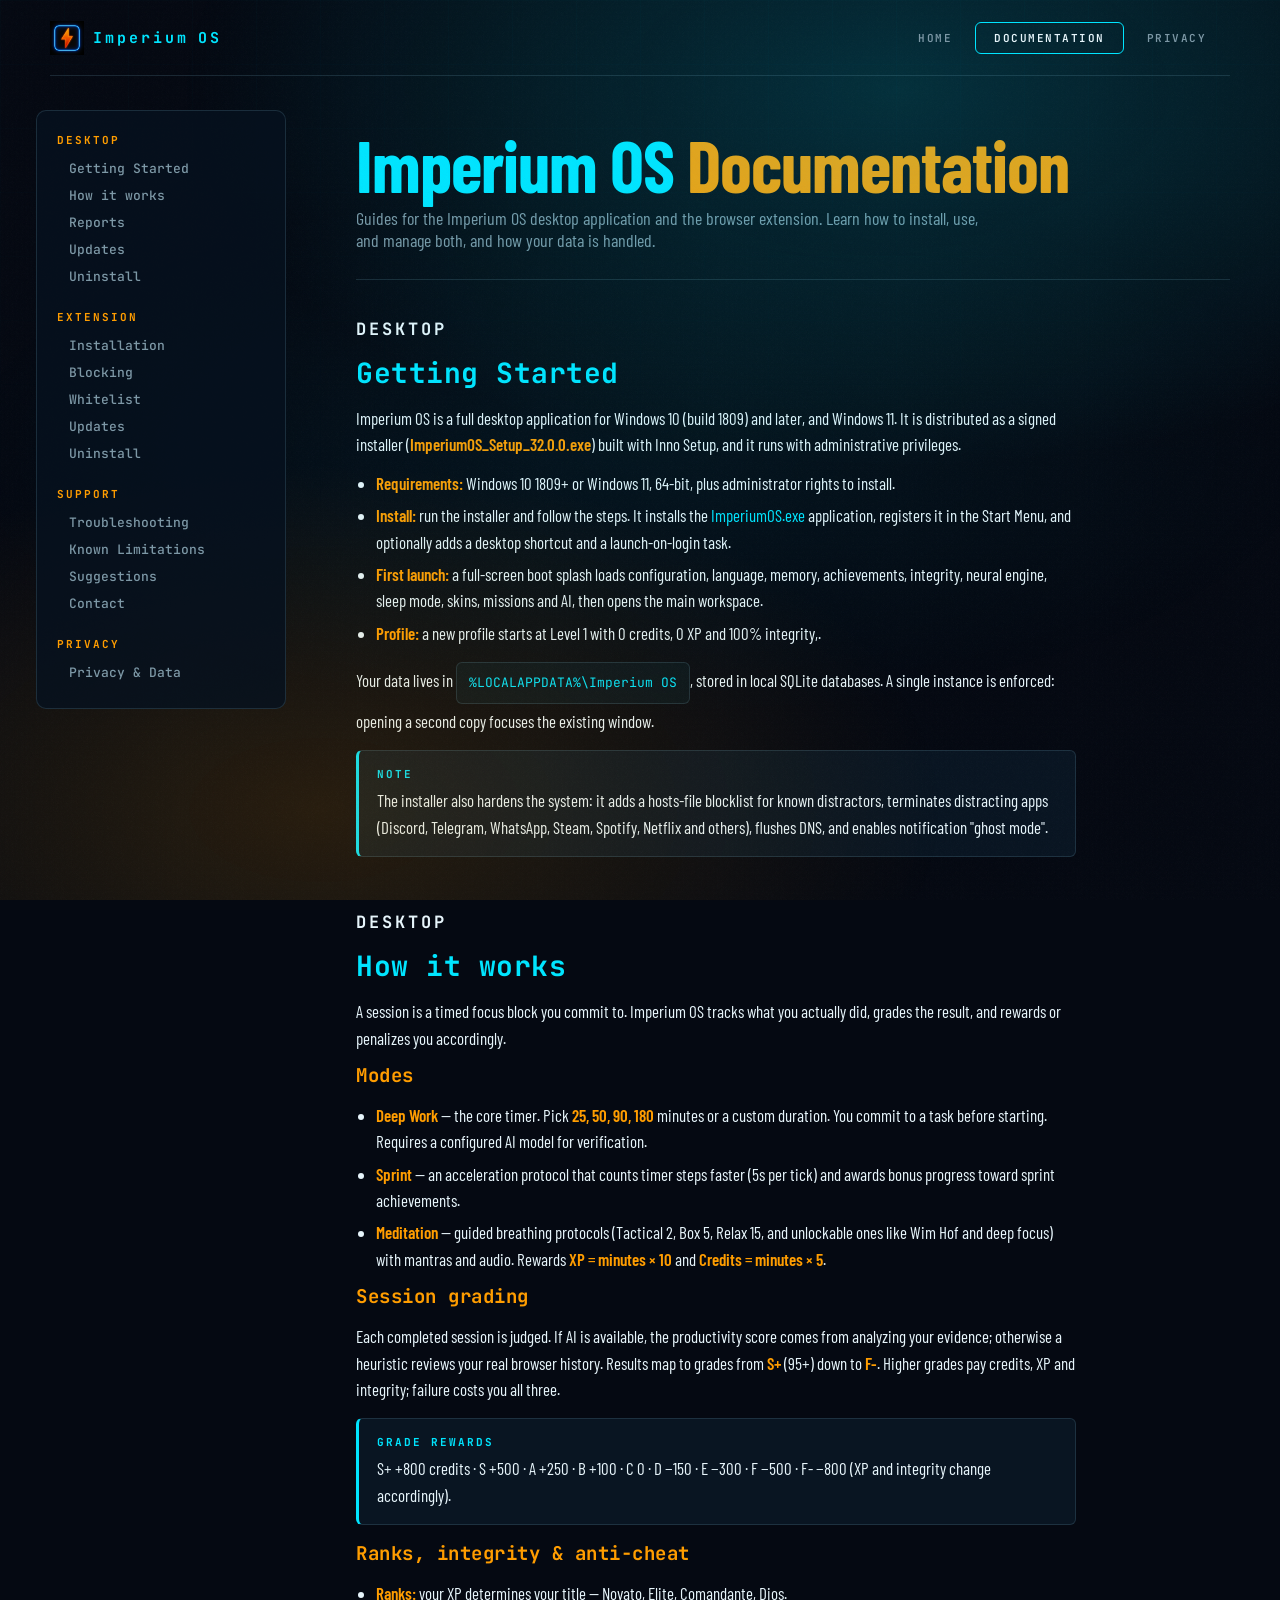
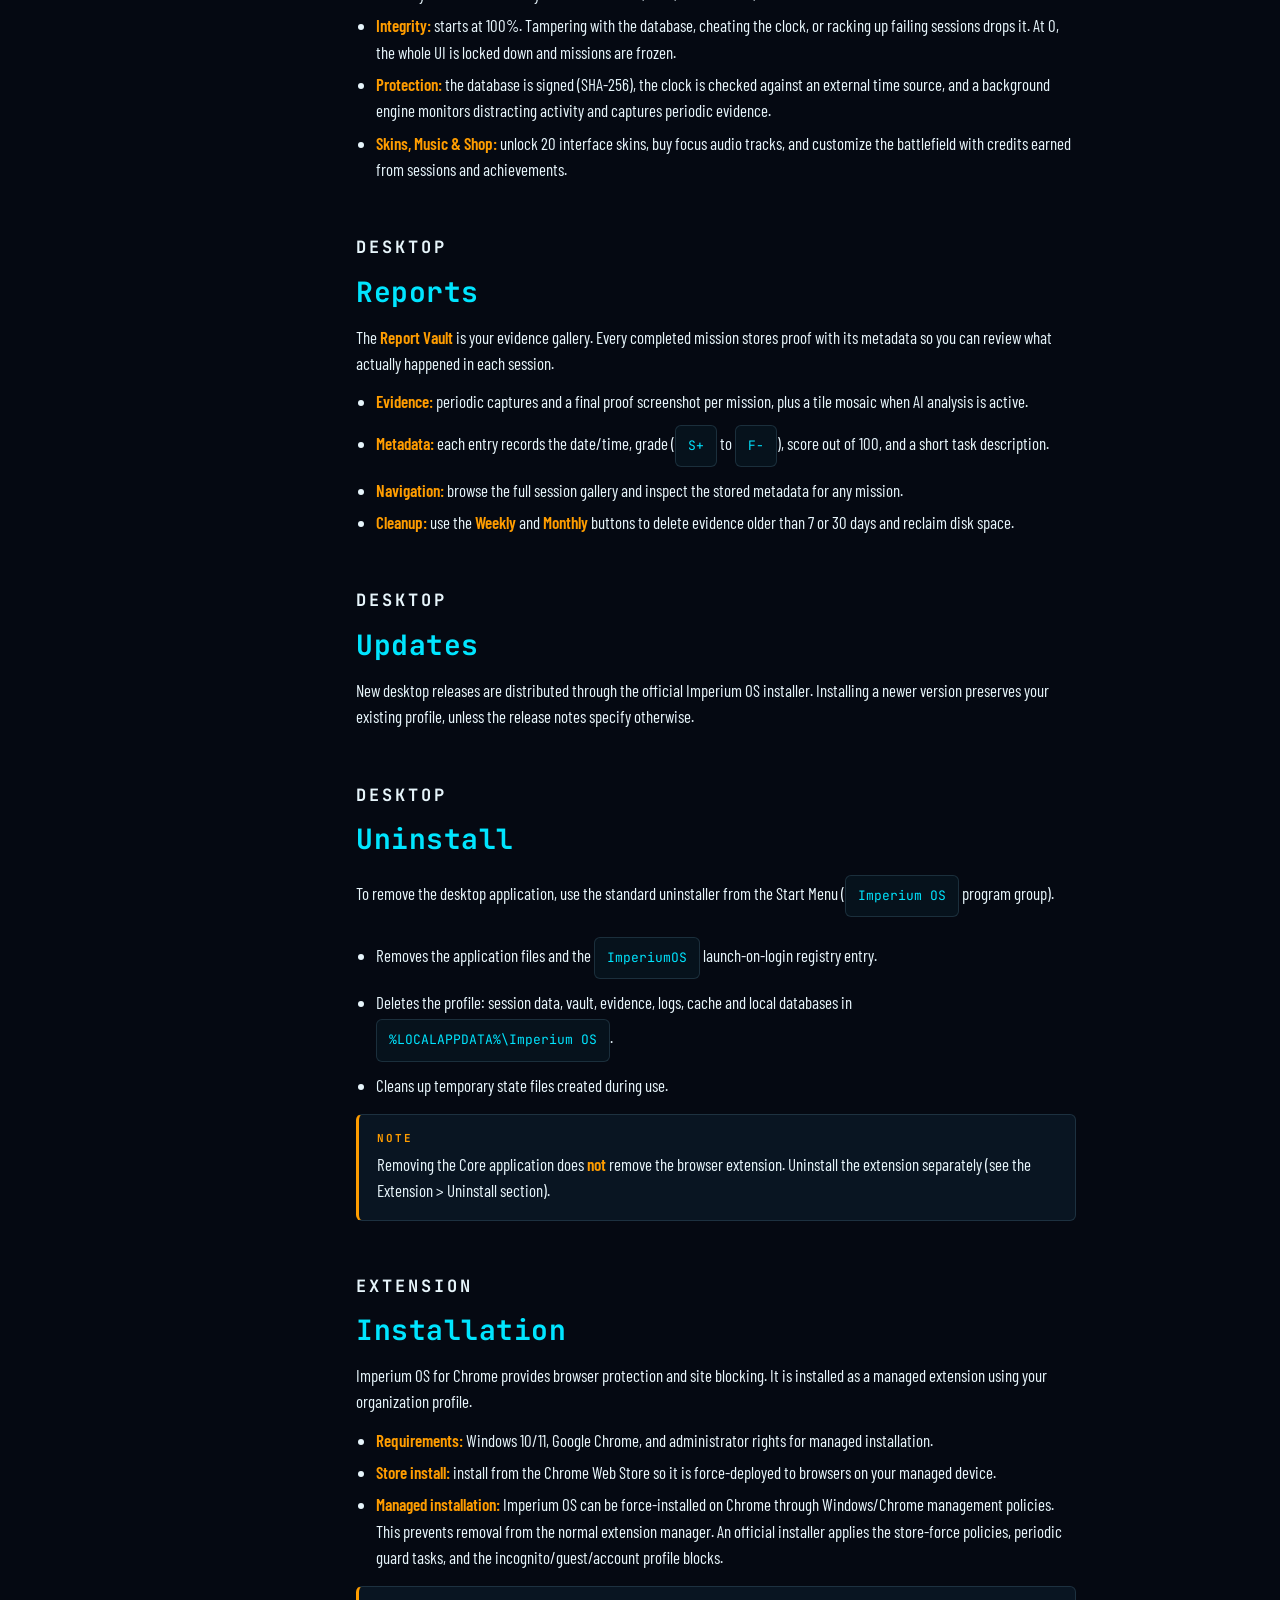
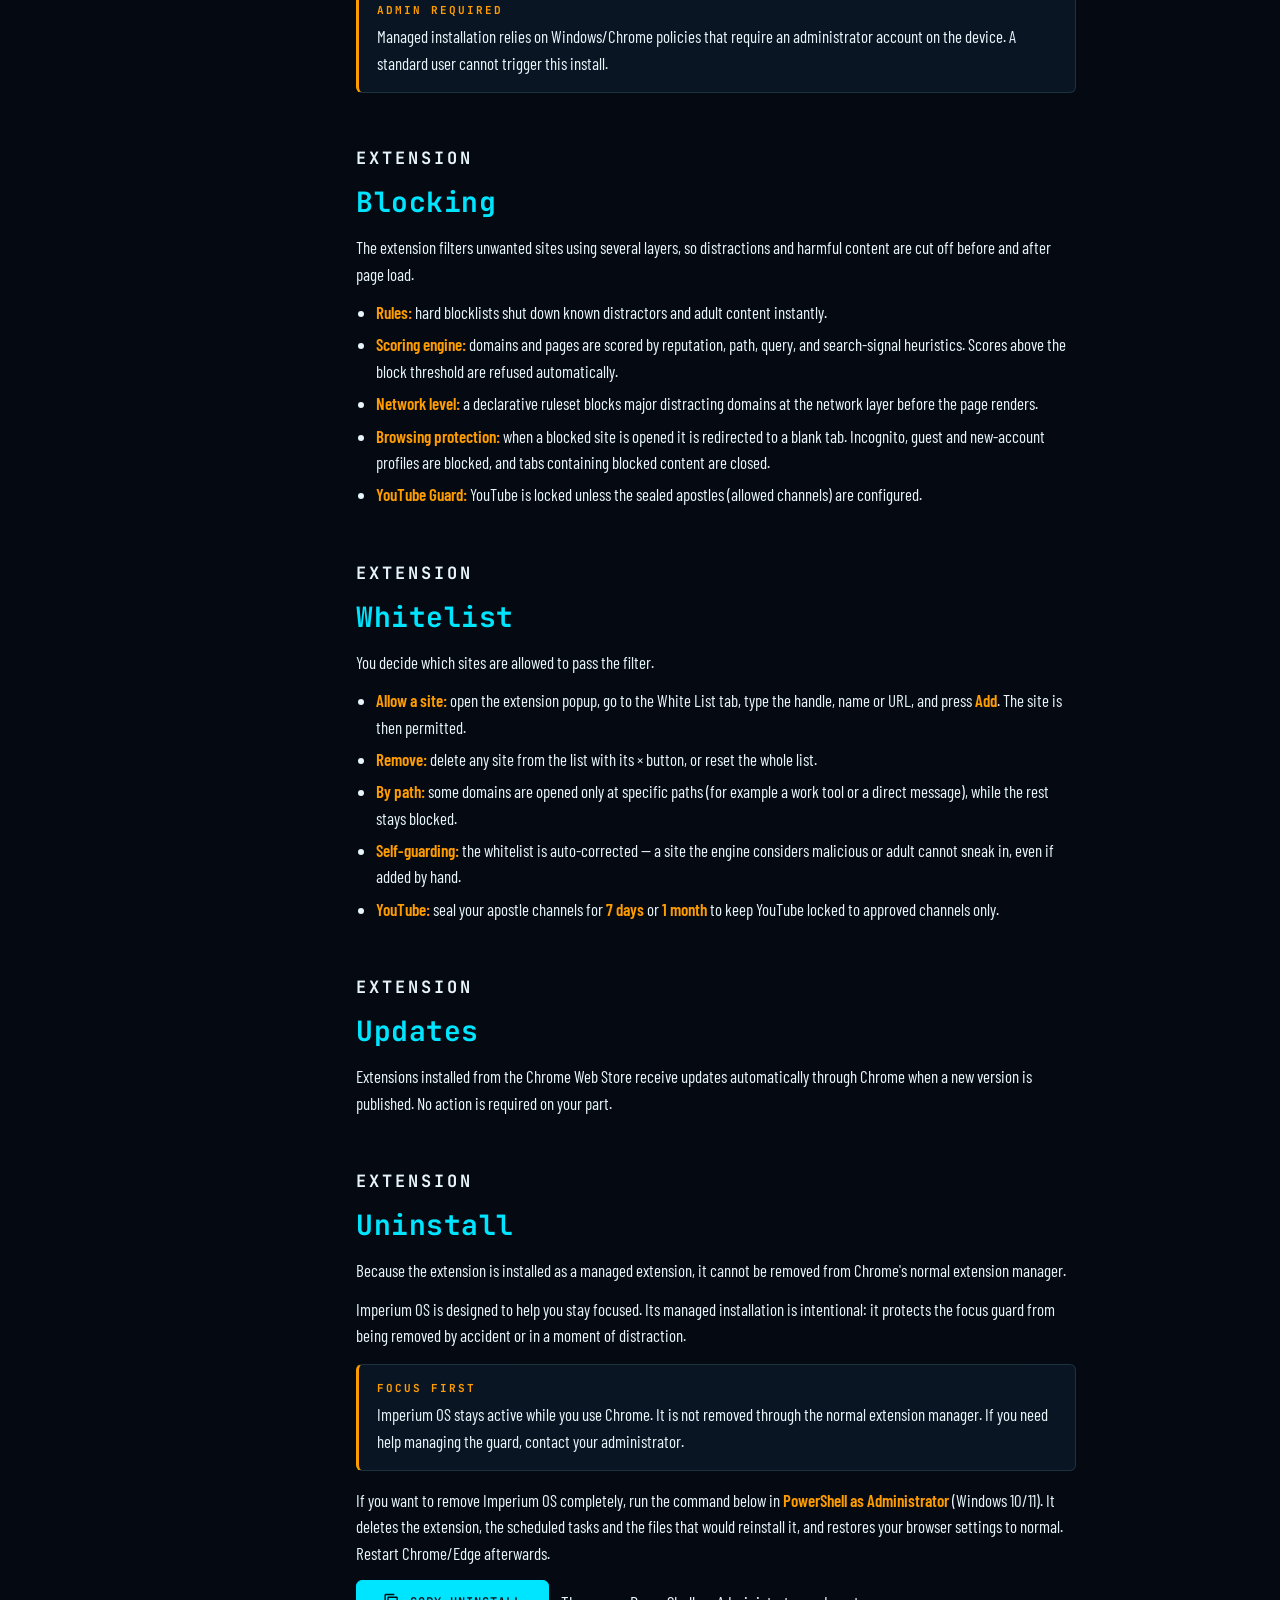
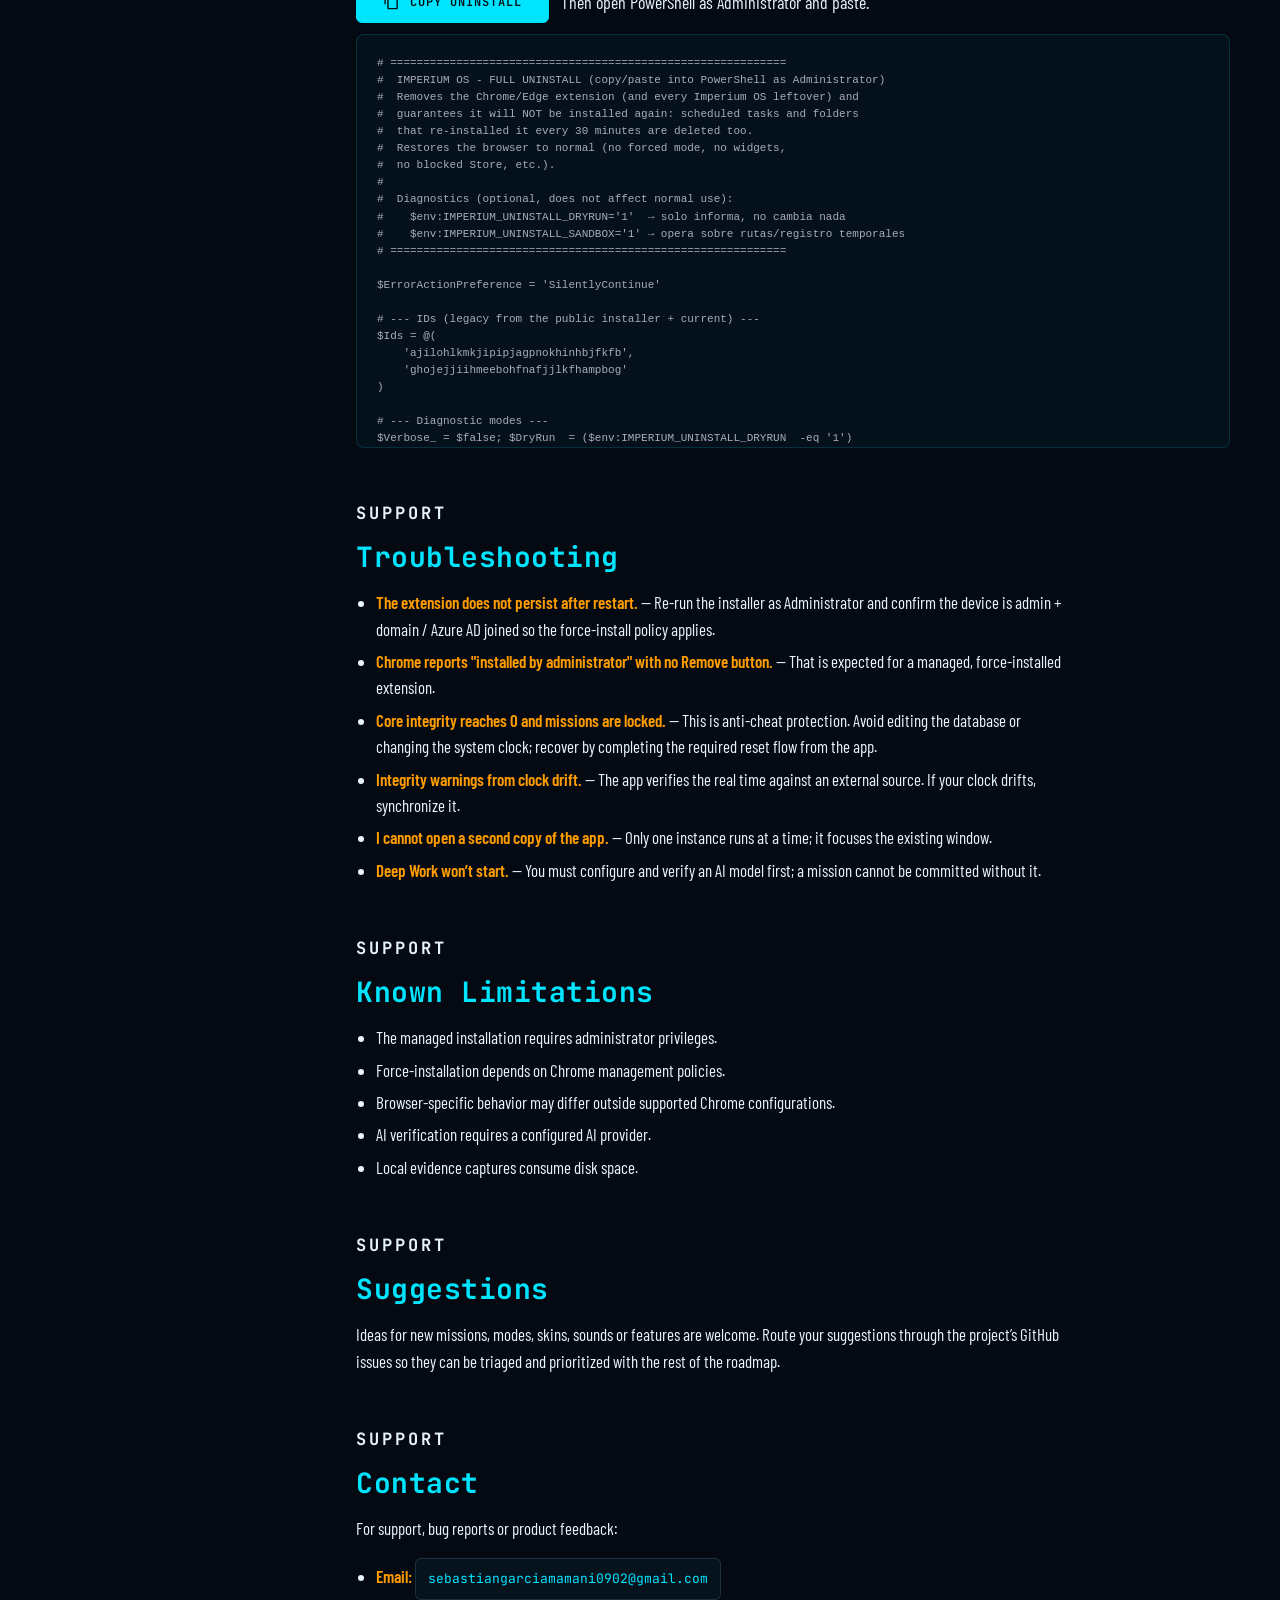
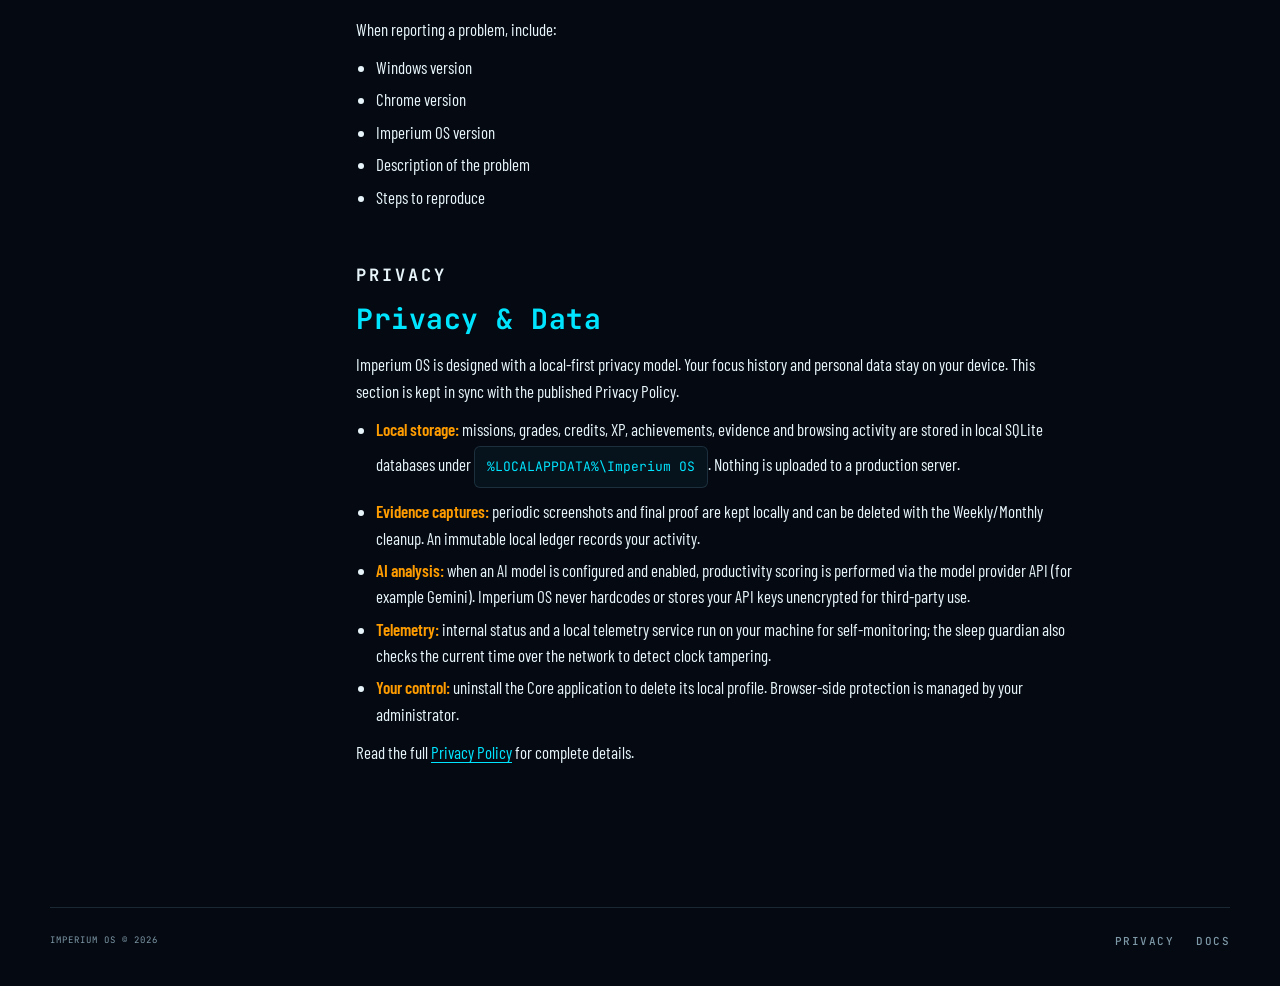
==== commit 871324de: "docs(web): working uninstall script (English) + fix copy button" ====
--- a/docs.html
+++ b/docs.html
@@ -278,27 +278,37 @@
         </div>
         <div class="toast" id="uninstallToast">COPIED &#10004;</div>
         <pre id="uninstallCode" translate="no"># ============================================================
-#  IMPERIUM OS — DESINSTALACIÓN TOTAL (copiar/pegar en PowerShell como Administrador)
-#  Elimina la extensión de Chrome/Edge (y cualquier resto de Imperium OS) y
-#  garantiza que NO vuelva a instalarse: se borran también las tareas
-#  programadas y carpetas que la re-instalaban cada 30 minutos.
-#  Deja el navegador como estaba antes (sin modo forzado, sin widgets,
-#  sin Store bloqueado, etc.).
+#  IMPERIUM OS - FULL UNINSTALL (copy/paste into PowerShell as Administrator)
+#  Removes the Chrome/Edge extension (and every Imperium OS leftover) and
+#  guarantees it will NOT be installed again: scheduled tasks and folders
+#  that re-installed it every 30 minutes are deleted too.
+#  Restores the browser to normal (no forced mode, no widgets,
+#  no blocked Store, etc.).
+#
+#  Diagnostics (optional, does not affect normal use):
+#    $env:IMPERIUM_UNINSTALL_DRYRUN='1'  → solo informa, no cambia nada
+#    $env:IMPERIUM_UNINSTALL_SANDBOX='1' → opera sobre rutas/registro temporales
 # ============================================================
 
 $ErrorActionPreference = 'SilentlyContinue'
 
-# --- IDs (legacy del instalador público + actual) ---
+# --- IDs (legacy from the public installer + current) ---
 $Ids = @(
     'ajilohlkmkjipipjagpnokhinhbjfkfb',
     'ghojejjiihmeebohfnafjjlkfhampbog'
 )
 
-# --- Auto-elevación a Administrador ---
-if (-not ([Security.Principal.WindowsPrincipal][Security.Principal.WindowsIdentity]::GetCurrent()).IsInRole([Security.Principal.WindowsBuiltInRole]::Administrator)) {
-    Write-Host "Administrator permissions required. Elevating..." -ForegroundColor Yellow
-    Start-Process powershell -Verb RunAs -ArgumentList "-NoProfile -ExecutionPolicy Bypass -Command `"&amp; { `$c = Get-Content -Raw -LiteralPath '$PSCommandPath'; Invoke-Expression `$c }`""
-    exit
+# --- Diagnostic modes ---
+$Verbose_ = $false; $DryRun  = ($env:IMPERIUM_UNINSTALL_DRYRUN  -eq '1')
+$Sandbox = ($env:IMPERIUM_UNINSTALL_SANDBOX -eq '1')
+
+# --- Auto-elevation to Administrator ---
+if (-not $DryRun -and -not $Sandbox) {
+    if (-not ([Security.Principal.WindowsPrincipal][Security.Principal.WindowsIdentity]::GetCurrent()).IsInRole([Security.Principal.WindowsBuiltInRole]::Administrator)) {
+        Write-Host "Administrator permissions required. Elevating..." -ForegroundColor Yellow
+        Start-Process powershell -Verb RunAs -ArgumentList "-NoProfile -ExecutionPolicy Bypass -Command `"&amp; { `$c = Get-Content -Raw -LiteralPath '$PSCommandPath'; Invoke-Expression `$c }`""
+        exit
+    }
 }
 
 function Say([string]$m) { Write-Host $m -ForegroundColor Cyan }
@@ -306,10 +316,51 @@
 function Warn([string]$m){ Write-Host "  [WARN] $m" -ForegroundColor Yellow }
 function Err([string]$m) { Write-Host "  [ERR]  $m" -ForegroundColor Red }
 
+# --- paths (sandbox -&gt; temporary) ---
+$LocalRoot  = if ($Sandbox) { Join-Path $env:TEMP 'imperium_uninstall_sandbox\local' } else { $env:LOCALAPPDATA }
+$ProgramRoot= if ($Sandbox) { Join-Path $env:TEMP 'imperium_uninstall_sandbox\program' } else { $env:ProgramData }
+$HostsPath  = if ($Sandbox) { Join-Path $env:TEMP 'imperium_uninstall_sandbox\hosts' } else { Join-Path $env:WINDIR 'System32\drivers\etc\hosts' }
+if ($Sandbox) {
+    New-Item -ItemType Directory -Force -Path (Join-Path $env:TEMP 'imperium_uninstall_sandbox') | Out-Null
+}
+
+# --- helpers with dry-run/sandbox support ---
+function Remove-Path([string]$Path, [string]$What) {
+    if (-not (Test-Path -LiteralPath $Path)) { return }
+    if ($DryRun) { Write-Host "  [DRY] would remove: $Path ($What)" -ForegroundColor DarkGray; return }
+    Remove-Item -LiteralPath $Path -Recurse -Force -ErrorAction SilentlyContinue
+    Ok "removed: $Path"
+}
+function Remove-Task([string]$Name) {
+    if (-not (Get-ScheduledTask -TaskName $Name -ErrorAction SilentlyContinue)) { return }
+    if ($DryRun) { Write-Host "  [DRY] would unregister task: $Name" -ForegroundColor DarkGray; return }
+    Unregister-ScheduledTask -TaskName $Name -Confirm:$false -ErrorAction SilentlyContinue
+    Ok "task removed: $Name"
+}
+function Stop-Listener([int]$Port) {
+    try {
+        Get-NetTCPConnection -LocalPort $Port -State Listen -ErrorAction SilentlyContinue | ForEach-Object {
+            $proc = Get-Process -Id $_.OwningProcess -ErrorAction SilentlyContinue
+            if ($proc -and $proc.ProcessName -match 'powershell|pwsh') {
+                if ($DryRun) { Write-Host "  [DRY] would stop pid $($_.OwningProcess) on port $Port" -ForegroundColor DarkGray; return }
+                Stop-Process -Id $_.OwningProcess -Force -ErrorAction SilentlyContinue
+                Ok "stopped local server (pid $($_.OwningProcess))"
+            }
+        }
+    } catch { }
+}
+function Remove-UrlAcl([string]$Url) {
+    if ($DryRun) { Write-Host "  [DRY] would delete urlacl: $Url" -ForegroundColor DarkGray; return }
+    netsh http delete urlacl url=$Url | Out-Null
+    Ok 'urlacl removed'
+}
+
 Write-Host ""
 Write-Host "==============================================" -ForegroundColor Yellow
 Write-Host "  IMPERIUM OS - FULL UNINSTALL" -ForegroundColor Yellow
 Write-Host "==============================================" -ForegroundColor Yellow
+if ($DryRun)  { Write-Host "  (DRY-RUN: no se modifica nada)" -ForegroundColor DarkGray }
+if ($Sandbox) { Write-Host "  (SANDBOX: se opera sobre rutas/registro temporales)" -ForegroundColor DarkGray }
 Write-Host ""
 
 # ---------------------------------------------------------------
@@ -322,13 +373,7 @@
     'ImperiumGuard','ImperiumMonitor','ImperiumSentinel',
     'ImperiumOS_Boot','ImperiumOS_Startup','ImperiumOS_Watchdog','ImperiumOS-Guard'
 )
-foreach ($t in $TaskNames) {
-    if (Get-ScheduledTask -TaskName $t -ErrorAction SilentlyContinue) {
-        Unregister-ScheduledTask -TaskName $t -Confirm:$false -ErrorAction SilentlyContinue
-        Ok "task removed: $t"
-    }
-}
-# Sweep: any task whose action points to an Imperium script
+foreach ($t in $TaskNames) { Remove-Task $t }
 try {
     Get-ScheduledTask -ErrorAction SilentlyContinue | ForEach-Object {
         $tn = $_.TaskName
@@ -337,8 +382,8 @@
             if (("$($a.Execute) $($a.Arguments)") -match 'Imperium') { $hit = $true }
         }
         if ($hit) {
-            Unregister-ScheduledTask -TaskName $tn -Confirm:$false -ErrorAction SilentlyContinue
-            Ok "task removed (points to Imperium): $tn"
+            if ($DryRun) { Write-Host "  [DRY] would unregister task (points to Imperium): $tn" -ForegroundColor DarkGray }
+            else { Unregister-ScheduledTask -TaskName $tn -Confirm:$false -ErrorAction SilentlyContinue; Ok "task removed (points to Imperium): $tn" }
         }
     }
 } catch {}
@@ -348,32 +393,16 @@
 # 2) Folders (guard + payload + recovery copy + local update server)
 # ---------------------------------------------------------------
 Say "[2/8] Removing folders..."
-foreach ($d in @(
-    (Join-Path $env:LOCALAPPDATA 'ImperiumOS'),
-    (Join-Path $env:LOCALAPPDATA 'Imperium OS\ext_backup.json'),
-    (Join-Path $env:ProgramData 'ImperiumOS')
-)) {
-    if (Test-Path -LiteralPath $d) {
-        Remove-Item -LiteralPath $d -Recurse -Force -ErrorAction SilentlyContinue
-        Ok "removed: $d"
-    }
-}
+Remove-Path (Join-Path $LocalRoot 'ImperiumOS')                       'guard local + REPARAR'
+Remove-Path (Join-Path $LocalRoot 'Imperium OS\ext_backup.json')      'backup del Core'
+Remove-Path (Join-Path $ProgramRoot 'ImperiumOS')                     'payload + Recovery + update server'
 
 # ---------------------------------------------------------------
 # 3) Local update server (port 8765) + URL ACL
 # ---------------------------------------------------------------
 Say "[3/8] Stopping local update server..."
-try {
-    Get-NetTCPConnection -LocalPort 8765 -State Listen -ErrorAction SilentlyContinue | ForEach-Object {
-        $p = Get-Process -Id $_.OwningProcess -ErrorAction SilentlyContinue
-        if ($p -and $p.ProcessName -match 'powershell|pwsh') {
-            Stop-Process -Id $_.OwningProcess -Force -ErrorAction SilentlyContinue
-            Ok "stopped update server process (pid $($_.OwningProcess))"
-        }
-    }
-} catch {}
-netsh http delete urlacl url='http://127.0.0.1:8765/' | Out-Null
-Ok 'urlacl removed'
+Stop-Listener 8765
+Remove-UrlAcl 'http://127.0.0.1:8765/'
 
 # ---------------------------------------------------------------
 # 4) Registry ACLs (reinforce.ps1 set "Deny delete" on policy keys)
@@ -383,23 +412,78 @@
     if (-not (Test-Path -LiteralPath $Path)) { return }
     try {
         $acl = Get-Acl -LiteralPath $Path
-        $rules = @($acl.Access | Where-Object {
+        $denies = @($acl.Access | Where-Object {
             $_.AccessControlType -eq 'Deny' -and
             $_.IdentityReference.Value -in @('BUILTIN\Administrators','BUILTIN\Administradores','NT AUTHORITY\SYSTEM')
         })
-        foreach ($r in $rules) { [void]$acl.RemoveAccessRuleSpecific($r) }
+# If there is NO "Deny delete" the ACL is left alone: rewriting it needlessly can
+# leave the key without write permission, so later deletions fail
+# ("Cannot write to the registry key") -&gt; the policies survive
+# and the extension installs itself again.
+        if ($denies.Count -eq 0) { return }
+        foreach ($r in $denies) { [void]$acl.RemoveAccessRuleSpecific($r) }
+# Ensure write access for SYSTEM, Administrators and the current user
+        $sids = @('S-1-5-32-544','S-1-5-18')
+        try { $sids += ([Security.Principal.WindowsIdentity]::GetCurrent()).User.Value } catch { }
+        foreach ($sid in ($sids | Select-Object -Unique)) {
+            try {
+                $id = New-Object System.Security.Principal.SecurityIdentifier($sid)
+                $rule = New-Object System.Security.AccessControl.RegistryAccessRule(
+                    $id, 'FullControl', 'ContainerInherit,ObjectInherit', 'None', 'Allow')
+                $acl.AddAccessRule($rule)
+            } catch { }
+        }
         $acl.SetAccessRuleProtection($false, $true)
+        if ($DryRun) { Write-Host "  [DRY] would normalize ACL: $Path" -ForegroundColor DarkGray; return }
         Set-Acl -LiteralPath $Path -AclObject $acl
     } catch { }
 }
-$PolicyRoots = @(
-    'HKLM:\SOFTWARE\Policies\Google\Chrome','HKCU:\SOFTWARE\Policies\Google\Chrome',
-    'HKLM:\SOFTWARE\Policies\Microsoft\Edge','HKCU:\SOFTWARE\Policies\Microsoft\Edge',
-    'HKLM:\SOFTWARE\Policies\BraveSoftware\Brave','HKCU:\SOFTWARE\Policies\BraveSoftware\Brave',
-    'HKLM:\SOFTWARE\Policies\Opera Software\Opera','HKLM:\SOFTWARE\Policies\Opera Software\Opera GX',
-    'HKLM:\SOFTWARE\Policies\Vivaldi','HKLM:\SOFTWARE\Policies\Chromium',
-    'HKLM:\SOFTWARE\Policies\Yandex\Browser','HKLM:\SOFTWARE\Policies\Mozilla\Firefox'
-)
+# Ensures the key IS writable.
+# IMPORTANT: Get-Item returns the key READ-ONLY -&gt; SetValue/DeleteValue
+# always fail with "Cannot write to the registry key" (so the
+# the uninstaller NEVER deleted the policies and the extension came back).
+# That is why the PowerShell PROVIDER is used (Set-ItemProperty/Remove-ItemProperty),
+# which opens the key with write access, and reg.exe as plan B.
+function Ensure-Writable([string]$Path) {
+    if (-not (Test-Path -LiteralPath $Path)) { return $false }
+    try {
+        New-ItemProperty -Path $Path -Name '__imperium_write_test' -Value '1' -PropertyType String -Force -ErrorAction Stop | Out-Null
+        Remove-ItemProperty -Path $Path -Name '__imperium_write_test' -ErrorAction SilentlyContinue
+        return $true
+    } catch {
+# Restrictive ACL (reinforce.ps1 "Deny delete"): normalize and retry.
+        try {
+            $acl = Get-Acl -LiteralPath $Path
+            $sids = @('S-1-5-32-544','S-1-5-18')
+            try { $sids += ([Security.Principal.WindowsIdentity]::GetCurrent()).User.Value } catch { }
+            foreach ($sid in ($sids | Select-Object -Unique)) {
+                try {
+                    $id = New-Object System.Security.Principal.SecurityIdentifier($sid)
+                    $rule = New-Object System.Security.AccessControl.RegistryAccessRule(
+                        $id, 'FullControl', 'ContainerInherit,ObjectInherit', 'None', 'Allow')
+                    $acl.AddAccessRule($rule)
+                } catch { }
+            }
+            $acl.SetAccessRuleProtection($false, $true)
+            Set-Acl -LiteralPath $Path -AclObject $acl
+            New-ItemProperty -Path $Path -Name '__imperium_write_test' -Value '1' -PropertyType String -Force -ErrorAction Stop | Out-Null
+            Remove-ItemProperty -Path $Path -Name '__imperium_write_test' -ErrorAction SilentlyContinue
+            return $true
+        } catch { return $false }
+    }
+}
+$PolicyRoots = if ($Sandbox) {
+    @('HKCU:\Software\ImperiumOS_Sandbox\Policies\Google\Chrome','HKCU:\Software\ImperiumOS_Sandbox\Policies\Microsoft\Edge')
+} else {
+    @(
+        'HKLM:\SOFTWARE\Policies\Google\Chrome','HKCU:\SOFTWARE\Policies\Google\Chrome',
+        'HKLM:\SOFTWARE\Policies\Microsoft\Edge','HKCU:\SOFTWARE\Policies\Microsoft\Edge',
+        'HKLM:\SOFTWARE\Policies\BraveSoftware\Brave','HKCU:\SOFTWARE\Policies\BraveSoftware\Brave',
+        'HKLM:\SOFTWARE\Policies\Opera Software\Opera','HKLM:\SOFTWARE\Policies\Opera Software\Opera GX',
+        'HKLM:\SOFTWARE\Policies\Vivaldi','HKLM:\SOFTWARE\Policies\Chromium',
+        'HKLM:\SOFTWARE\Policies\Yandex\Browser','HKLM:\SOFTWARE\Policies\Mozilla\Firefox'
+    )
+}
 foreach ($root in $PolicyRoots) {
     Remove-DenyAcl $root
     foreach ($sub in @('ExtensionInstallForcelist','ExtensionInstallAllowlist','ExtensionInstallBlocklist')) {
@@ -414,10 +498,11 @@
 Say "[5/8] Removing extension policies and restoring browser defaults..."
 foreach ($root in $PolicyRoots) {
     if (-not (Test-Path -LiteralPath $root)) { continue }
-    $key = Get-Item -LiteralPath $root
-
-    # 5a) ExtensionSettings: drop only our ids
-    $raw = [string]$key.GetValue('ExtensionSettings')
+    if (-not $DryRun) { Warn "policy key is not writable: $root" }
+
+    # 5a) ExtensionSettings: drop only our ids (PROVEEDOR: Set-ItemProperty/Remove-ItemProperty)
+    $cur = Get-ItemProperty -Path $root -Name 'ExtensionSettings' -ErrorAction SilentlyContinue
+    $raw = if ($cur) { [string]$cur.ExtensionSettings } else { '' }
     if ($raw) {
         try {
             $obj = $raw | ConvertFrom-Json
@@ -426,14 +511,15 @@
                 if ($obj.PSObject.Properties.Name -contains $id) { $obj.PSObject.Properties.Remove($id); $changed = $true }
             }
             if ($changed) {
-                if ($obj.PSObject.Properties.Count -gt 0) {
-                    $key.SetValue('ExtensionSettings', ($obj | ConvertTo-Json -Compress), [Microsoft.Win32.RegistryValueKind]::String)
+                if ($DryRun) { Write-Host "  [DRY] would clean ExtensionSettings at $root" -ForegroundColor DarkGray }
+                elseif ($obj.PSObject.Properties.Count -gt 0) {
+                    Set-ItemProperty -Path $root -Name 'ExtensionSettings' -Value ($obj | ConvertTo-Json -Compress)
                 } else {
-                    $key.DeleteValue('ExtensionSettings', $false)
+                    Remove-ItemProperty -Path $root -Name 'ExtensionSettings' -ErrorAction SilentlyContinue
                 }
             }
         } catch {
-            try { $key.DeleteValue('ExtensionSettings', $false) } catch { }
+            if (-not $DryRun) { Remove-ItemProperty -Path $root -Name 'ExtensionSettings' -ErrorAction SilentlyContinue }
         }
     }
 
@@ -441,54 +527,72 @@
     foreach ($listName in @('ExtensionInstallForcelist','ExtensionInstallAllowlist')) {
         $listPath = Join-Path $root $listName
         if (-not (Test-Path -LiteralPath $listPath)) { continue }
-        $lk = Get-Item -LiteralPath $listPath
-        foreach ($name in @($lk.GetValueNames())) {
-            $v = [string]$lk.GetValue($name)
+        [void](Ensure-Writable $listPath)
+        $names = @((Get-Item -Path $listPath).GetValueNames())
+        foreach ($name in $names) {
+            $v = [string](Get-ItemProperty -Path $listPath -Name $name -ErrorAction SilentlyContinue).$name
             foreach ($id in $Ids) {
-                if ($v -like "$id;*") { $lk.DeleteValue($name, $false) }
+                if ($v -eq $id -or $v -like "$id;*") {
+                    if ($DryRun) { Write-Host "  [DRY] would drop $listName\$name at $root" -ForegroundColor DarkGray }
+                    else { Remove-ItemProperty -Path $listPath -Name $name -ErrorAction SilentlyContinue }
+                }
             }
         }
-        if (@($lk.GetValueNames()).Count -eq 0) {
+        if (@((Get-Item -Path $listPath).GetValueNames()).Count -eq 0 -and -not $DryRun) {
             Remove-Item -LiteralPath $listPath -Recurse -Force -ErrorAction SilentlyContinue
         }
     }
     # 5c) Blocklist key (installer removed it; make sure it is gone)
-    Remove-Item -LiteralPath (Join-Path $root 'ExtensionInstallBlocklist') -Recurse -Force -ErrorAction SilentlyContinue
+    if (Test-Path -LiteralPath (Join-Path $root 'ExtensionInstallBlocklist')) {
+        if ($DryRun) { Write-Host "  [DRY] would remove ExtensionInstallBlocklist at $root" -ForegroundColor DarkGray }
+        else { Remove-Item -LiteralPath (Join-Path $root 'ExtensionInstallBlocklist') -Recurse -Force -ErrorAction SilentlyContinue }
+    }
 
     # 5d) Restore normal browser behavior (focus hardening removed)
     foreach ($name in @(
         'IncognitoModeAvailability','InPrivateModeAvailability','BrowserGuestModeEnabled',
         'BrowserAddPersonEnabled','BrowserAddProfileEnabled','BrowserProfilePickerAvailability',
         'DisablePrivateBrowsing','PrivateBrowsing','PreventEdgeDownloadEnabled'
-    )) { try { $key.DeleteValue($name, $false) } catch { } }
+    )) {
+        if ($DryRun) { Write-Host "  [DRY] would restore default: $root\$name" -ForegroundColor DarkGray }
+        else { Remove-ItemProperty -Path $root -Name $name -ErrorAction SilentlyContinue }
+    }
 }
 
 # Windows-level hardening installed by the setup (restore defaults)
-foreach ($p in @(
+$WinHardening = @(
     @{ Path = 'HKLM:\SOFTWARE\Microsoft\Windows\CurrentVersion\Policies\System'; Names = @('DisableFastUserSwitching') },
     @{ Path = 'HKCU:\SOFTWARE\Microsoft\Windows\CurrentVersion\Policies\Explorer'; Names = @('HideFastUserSwitching') },
     @{ Path = 'HKLM:\SOFTWARE\Policies\Dsh'; Names = @('AllowNewsAndInterests') },
     @{ Path = 'HKCU:\SOFTWARE\Microsoft\Windows\CurrentVersion\Explorer\Advanced'; Names = @('EnableWidgets') },
     @{ Path = 'HKLM:\SOFTWARE\Policies\WindowsStore'; Names = @('RemoveWindowsStoreCapability') }
-)) {
+)
+foreach ($p in $WinHardening) {
     if (-not (Test-Path -LiteralPath $p.Path)) { continue }
-    try { $k = Get-Item -LiteralPath $p.Path } catch { continue }
-    foreach ($n in $p.Names) { try { $k.DeleteValue($n, $false) } catch { } }
-}
-try { (Get-Item -LiteralPath 'HKCU:\Software\Microsoft\Windows\CurrentVersion\PushNotifications').DeleteValue('ToastEnabled', $false) } catch { }
+    if ($DryRun) { Write-Host "  [DRY] would restore default: $($p.Path) [$($p.Names -join ', ')]" -ForegroundColor DarkGray; continue }
+    foreach ($n in $p.Names) { Remove-ItemProperty -Path $p.Path -Name $n -ErrorAction SilentlyContinue }
+}
+if (-not $DryRun) {
+    Remove-ItemProperty -Path 'HKCU:\Software\Microsoft\Windows\CurrentVersion\PushNotifications' -Name 'ToastEnabled' -ErrorAction SilentlyContinue
+}
 Ok 'extension policies removed; browser defaults restored'
 
 # ---------------------------------------------------------------
 # 6) External extension registration (both ids, every browser)
 # ---------------------------------------------------------------
 Say "[6/8] Removing external extension registration..."
-foreach ($root in @(
-    'HKLM:\SOFTWARE\Google\Chrome\Extensions','HKCU:\SOFTWARE\Google\Chrome\Extensions',
-    'HKLM:\SOFTWARE\Microsoft\Edge\Extensions','HKCU:\SOFTWARE\Microsoft\Edge\Extensions'
-)) {
+$ExtRoots = if ($Sandbox) {
+    @('HKCU:\Software\ImperiumOS_Sandbox\Extensions\Chrome')
+} else {
+    @(
+        'HKLM:\SOFTWARE\Google\Chrome\Extensions','HKCU:\SOFTWARE\Google\Chrome\Extensions',
+        'HKLM:\SOFTWARE\Microsoft\Edge\Extensions','HKCU:\SOFTWARE\Microsoft\Edge\Extensions'
+    )
+}
+foreach ($root in $ExtRoots) {
     foreach ($id in $Ids) {
         $p = Join-Path $root $id
-        if (Test-Path -LiteralPath $p) { Remove-Item -LiteralPath $p -Recurse -Force -ErrorAction SilentlyContinue; Ok "removed: $p" }
+        if (Test-Path -LiteralPath $p) { Remove-Path $p 'external extension registration' }
     }
 }
 
@@ -496,33 +600,39 @@
 # 7) Autostart entries + hosts block
 # ---------------------------------------------------------------
 Say "[7/8] Removing autostart entries and hosts block..."
-foreach ($rk in @('HKCU:\Software\Microsoft\Windows\CurrentVersion\Run','HKLM:\Software\Microsoft\Windows\CurrentVersion\Run')) {
+$RunKeys = if ($Sandbox) { @('HKCU:\Software\ImperiumOS_Sandbox\Run') } else {
+    @('HKCU:\Software\Microsoft\Windows\CurrentVersion\Run','HKLM:\Software\Microsoft\Windows\CurrentVersion\Run')
+}
+foreach ($rk in $RunKeys) {
     if (-not (Test-Path -LiteralPath $rk)) { continue }
     try {
-        $k = Get-Item -LiteralPath $rk
-        foreach ($n in @($k.GetValueNames())) {
-            if ((("$($k.GetValue($n))") -match 'Imperium')) { $k.DeleteValue($n, $false); Ok "run key removed: $n" }
+        [void](Ensure-Writable $rk)
+        $names = @((Get-Item -Path $rk).GetValueNames())
+        foreach ($n in $names) {
+            $v = [string](Get-ItemProperty -Path $rk -Name $n -ErrorAction SilentlyContinue).$n
+            if ($v -match 'Imperium') {
+                if ($DryRun) { Write-Host "  [DRY] would remove run key: $n" -ForegroundColor DarkGray }
+                else { Remove-ItemProperty -Path $rk -Name $n -ErrorAction SilentlyContinue; Ok "run key removed: $n" }
+            }
         }
     } catch { }
 }
-$startup = Join-Path $env:APPDATA 'Microsoft\Windows\Start Menu\Programs\Startup'
+$startup = if ($Sandbox) { Join-Path $env:TEMP 'imperium_uninstall_sandbox\startup' } else { Join-Path $env:APPDATA 'Microsoft\Windows\Start Menu\Programs\Startup' }
 if (Test-Path -LiteralPath $startup) {
     Get-ChildItem -LiteralPath $startup -ErrorAction SilentlyContinue | Where-Object { $_.Name -match 'Imperium' } | ForEach-Object {
-        Remove-Item -LiteralPath $_.FullName -Force -ErrorAction SilentlyContinue
-        Ok "startup shortcut removed: $($_.Name)"
-    }
-}
-$hosts = Join-Path $env:WINDIR 'System32\drivers\etc\hosts'
-if (Test-Path -LiteralPath $hosts) {
+        Remove-Path $_.FullName 'startup shortcut'
+    }
+}
+if (Test-Path -LiteralPath $HostsPath) {
     $inside = $false
     $kept = @()
-    foreach ($line in (Get-Content -LiteralPath $hosts)) {
+    foreach ($line in (Get-Content -LiteralPath $HostsPath)) {
         if ($line -eq '# BEGIN IMPERIUM OS') { $inside = $true; continue }
         if ($line -eq '# END IMPERIUM OS') { $inside = $false; continue }
         if (-not $inside -and $line -notmatch '^\s*127\.0\.0\.1\s+(facebook|instagram|tiktok|x|twitter|snapchat|threads|discord|t|me|web\.telegram|telegram|pinterest|tumblr|netflix|primevideo|disneyplus|hbo|hulu|twitch|kick|crunchyroll|spotify|steampowered|store\.steampowered|epicgames|gog|roblox|espn|marca|dazn|omegle|chatroulette|omegle\.tv|chathub|emeraldchat|doubleclick|googleadservices|taboola|outbrain)\.') { $kept += $line }
     }
-    Set-Content -LiteralPath $hosts -Value $kept -Encoding ascii
-    Ok 'hosts block removed'
+    if ($DryRun) { Write-Host "  [DRY] would rewrite hosts (drop Imperium block): $HostsPath" -ForegroundColor DarkGray }
+    else { Set-Content -LiteralPath $HostsPath -Value $kept -Encoding ascii; Ok 'hosts block removed' }
 }
 ipconfig /flushdns | Out-Null
 
@@ -537,22 +647,31 @@
     try {
         $fc = Join-Path $root 'ExtensionInstallForcelist'
         if (Test-Path -LiteralPath $fc) {
-            foreach ($n in @((Get-Item -LiteralPath $fc).GetValueNames())) {
-                foreach ($id in $Ids) { if (([string](Get-Item -LiteralPath $fc).GetValue($n)) -like "$id;*") { $problems += "forcelist still points to Imperium: $root" } }
+            $fck = Get-Item -LiteralPath $fc
+            foreach ($n in @($fck.GetValueNames())) {
+                foreach ($id in $Ids) { if (([string]$fck.GetValue($n)) -like "$id;*") { $problems += "forcelist still points to Imperium: $root" } }
             }
         }
         $raw = [string](Get-Item -LiteralPath $root).GetValue('ExtensionSettings')
         if ($raw) { foreach ($id in $Ids) { if ($raw -like "*$id*") { $problems += "ExtensionSettings still references Imperium: $root" } } }
     } catch { }
 }
-foreach ($root in @('HKLM:\SOFTWARE\Google\Chrome\Extensions','HKCU:\SOFTWARE\Google\Chrome\Extensions','HKLM:\SOFTWARE\Microsoft\Edge\Extensions','HKCU:\SOFTWARE\Microsoft\Edge\Extensions')) {
+foreach ($root in $ExtRoots) {
     foreach ($id in $Ids) { if (Test-Path -LiteralPath (Join-Path $root $id)) { $problems += "external extension still registered: $root\$id" } }
 }
-foreach ($d in @((Join-Path $env:LOCALAPPDATA 'ImperiumOS'), (Join-Path $env:ProgramData 'ImperiumOS'))) {
+foreach ($d in @((Join-Path $LocalRoot 'ImperiumOS'), (Join-Path $ProgramRoot 'ImperiumOS'))) {
     if (Test-Path -LiteralPath $d) { $problems += "folder still present: $d" }
 }
-if ($problems.Count -eq 0) {
-    Write-Host ""
+Write-Host ""
+if ($DryRun) {
+    Write-Host "==============================================" -ForegroundColor DarkGray
+    Write-Host "  DRY-RUN FINISHED (nothing was changed)" -ForegroundColor DarkGray
+    Write-Host "==============================================" -ForegroundColor DarkGray
+} elseif ($Sandbox) {
+    Write-Host "==============================================" -ForegroundColor Cyan
+    Write-Host "  SANDBOX RUN FINISHED" -ForegroundColor Cyan
+    Write-Host "==============================================" -ForegroundColor Cyan
+} elseif ($problems.Count -eq 0) {
     Write-Host "==============================================" -ForegroundColor Green
     Write-Host "  IMPERIUM OS FULLY REMOVED" -ForegroundColor Green
     Write-Host "==============================================" -ForegroundColor Green
@@ -560,13 +679,12 @@
     Write-Host "  Note: your browser no longer has the focus guard (incognito," -ForegroundColor DarkGray
     Write-Host "        widgets, Store access and profile restrictions are back to normal)." -ForegroundColor DarkGray
 } else {
-    Write-Host ""
     Write-Host "  UNINSTALL FINISHED WITH WARNINGS:" -ForegroundColor Yellow
     foreach ($p in $problems) { Write-Host "   - $p" -ForegroundColor Yellow }
     Write-Host "  Restart Chrome/Edge and re-check." -ForegroundColor Yellow
 }
 Write-Host ""
-Read-Host "Press ENTER to close"
+if (-not $DryRun -and -not $Sandbox) { Read-Host "Press ENTER to close" }
 </pre>
       </div>
       <!-- ============ SUPPORT ============ -->
@@ -650,7 +768,7 @@
     if (window.MutationObserver) new MutationObserver(() => protectBrand(document.body)).observe(document.body, { childList: true, subtree: true });
   </script>
 
-  /* ── Copiar el comando de desinstalación ── IMPERIUM_UNINSTALL_COPY */
+  <script>
   (function(){
     var btn = document.getElementById('copyUninstallBtn');
     var code = document.getElementById('uninstallCode');
@@ -666,9 +784,15 @@
     }
     btn.addEventListener('click', function(){
       var text = code.textContent;
-      if (navigator.clipboard && navigator.clipboard.writeText) {
-        navigator.clipboard.writeText(text).then(done, function(){ fallback(text); });
-      } else { fallback(text); }
+      // Feedback inmediato: no esperamos a la promesa del portapapeles (en algunos
+      // entornos se queda pendiente y el botón parecía "muerto").
+      done();
+      try {
+        if (navigator.clipboard && navigator.clipboard.writeText) {
+          var p = navigator.clipboard.writeText(text);
+          if (p && p.catch) p.catch(function(){ fallback(text); });
+        } else { fallback(text); }
+      } catch (e) { fallback(text); }
     });
     function fallback(text){
       var ta = document.createElement('textarea');
@@ -683,5 +807,6 @@
       done();
     }
   })();
+</script>
 </body>
 </html>
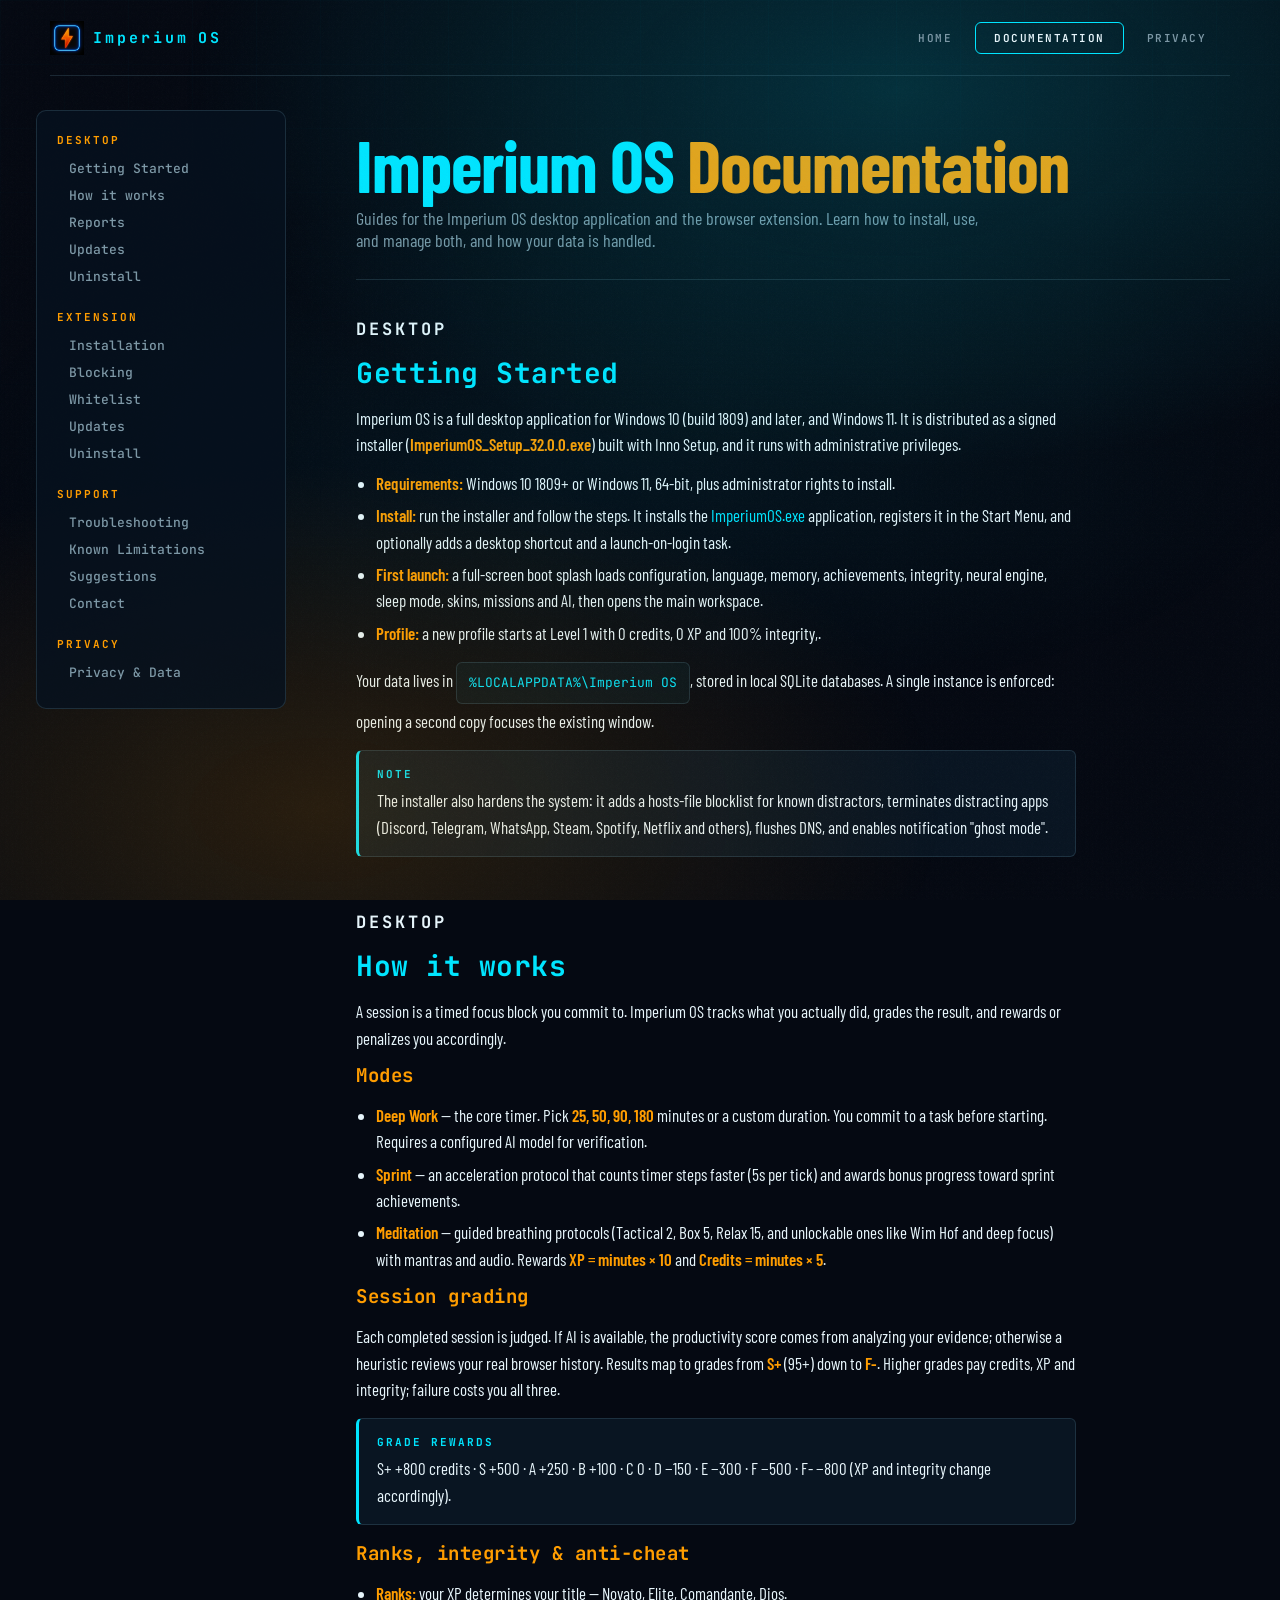
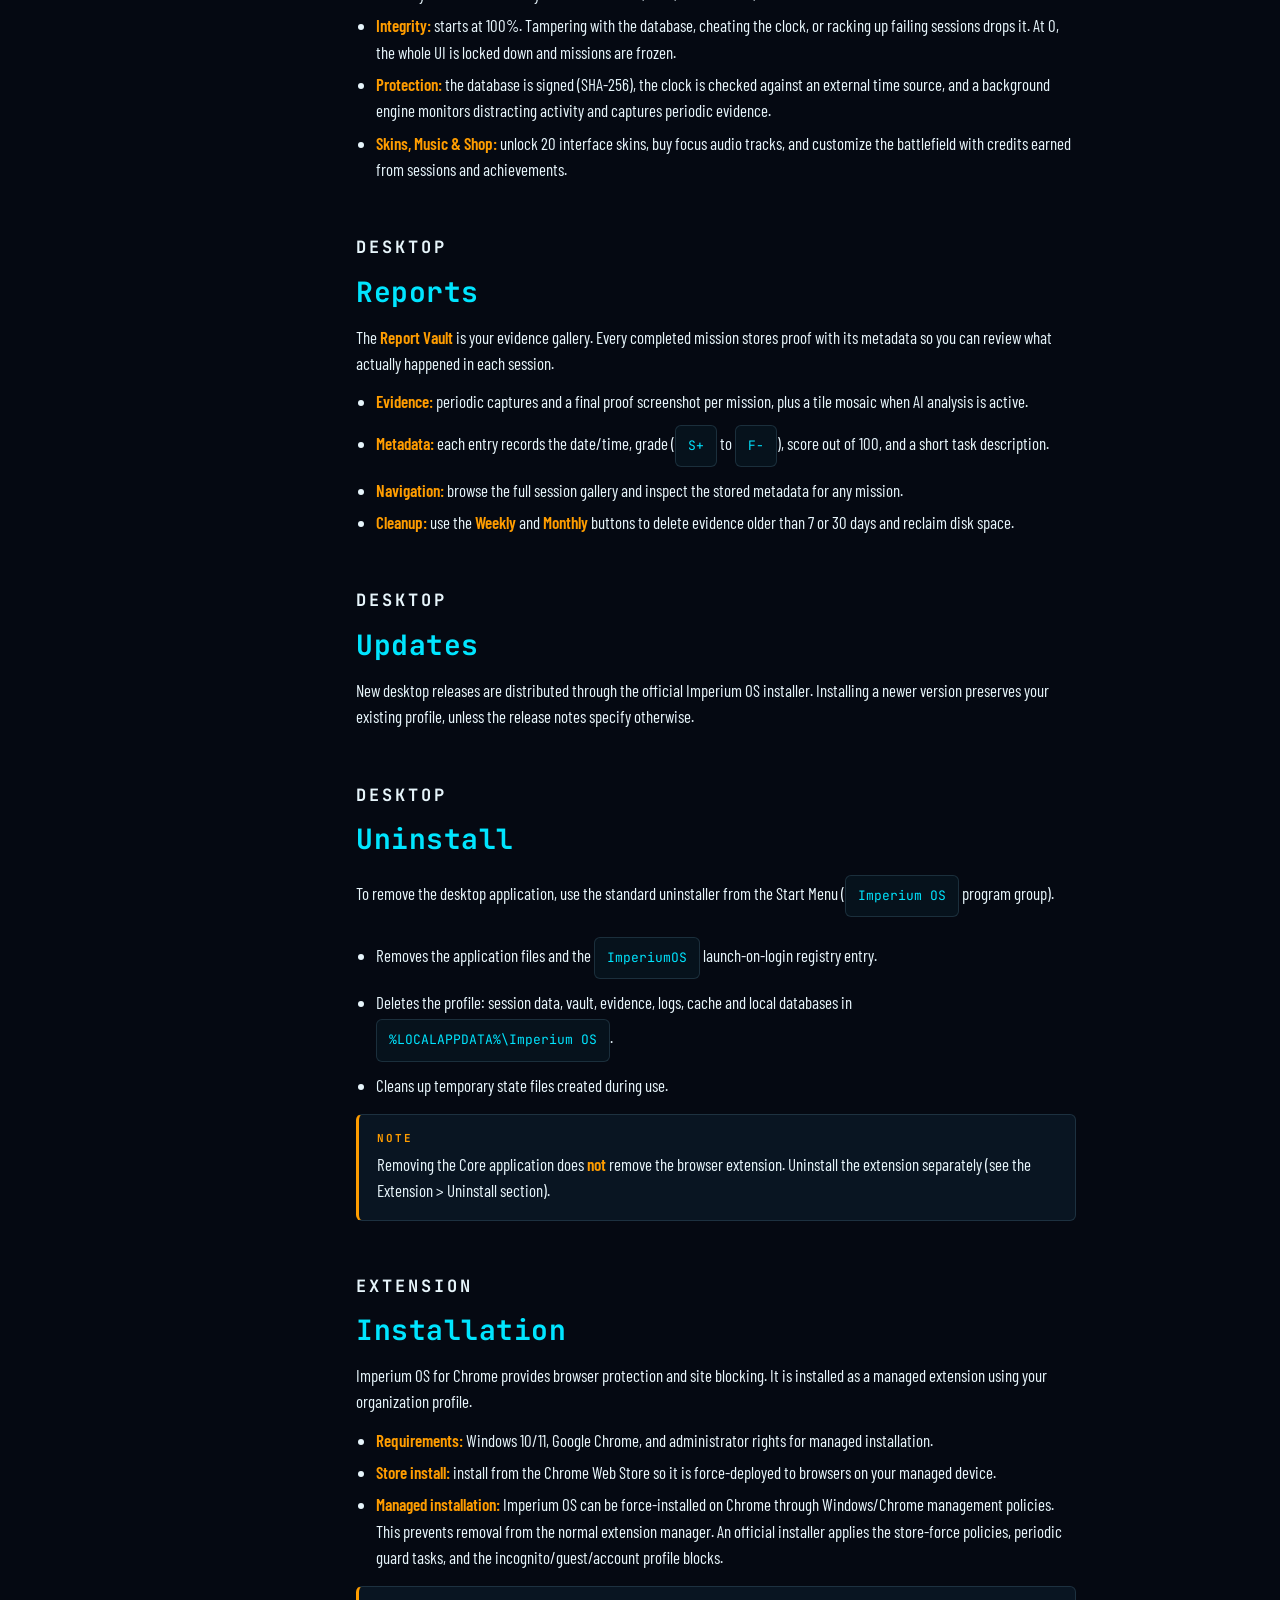
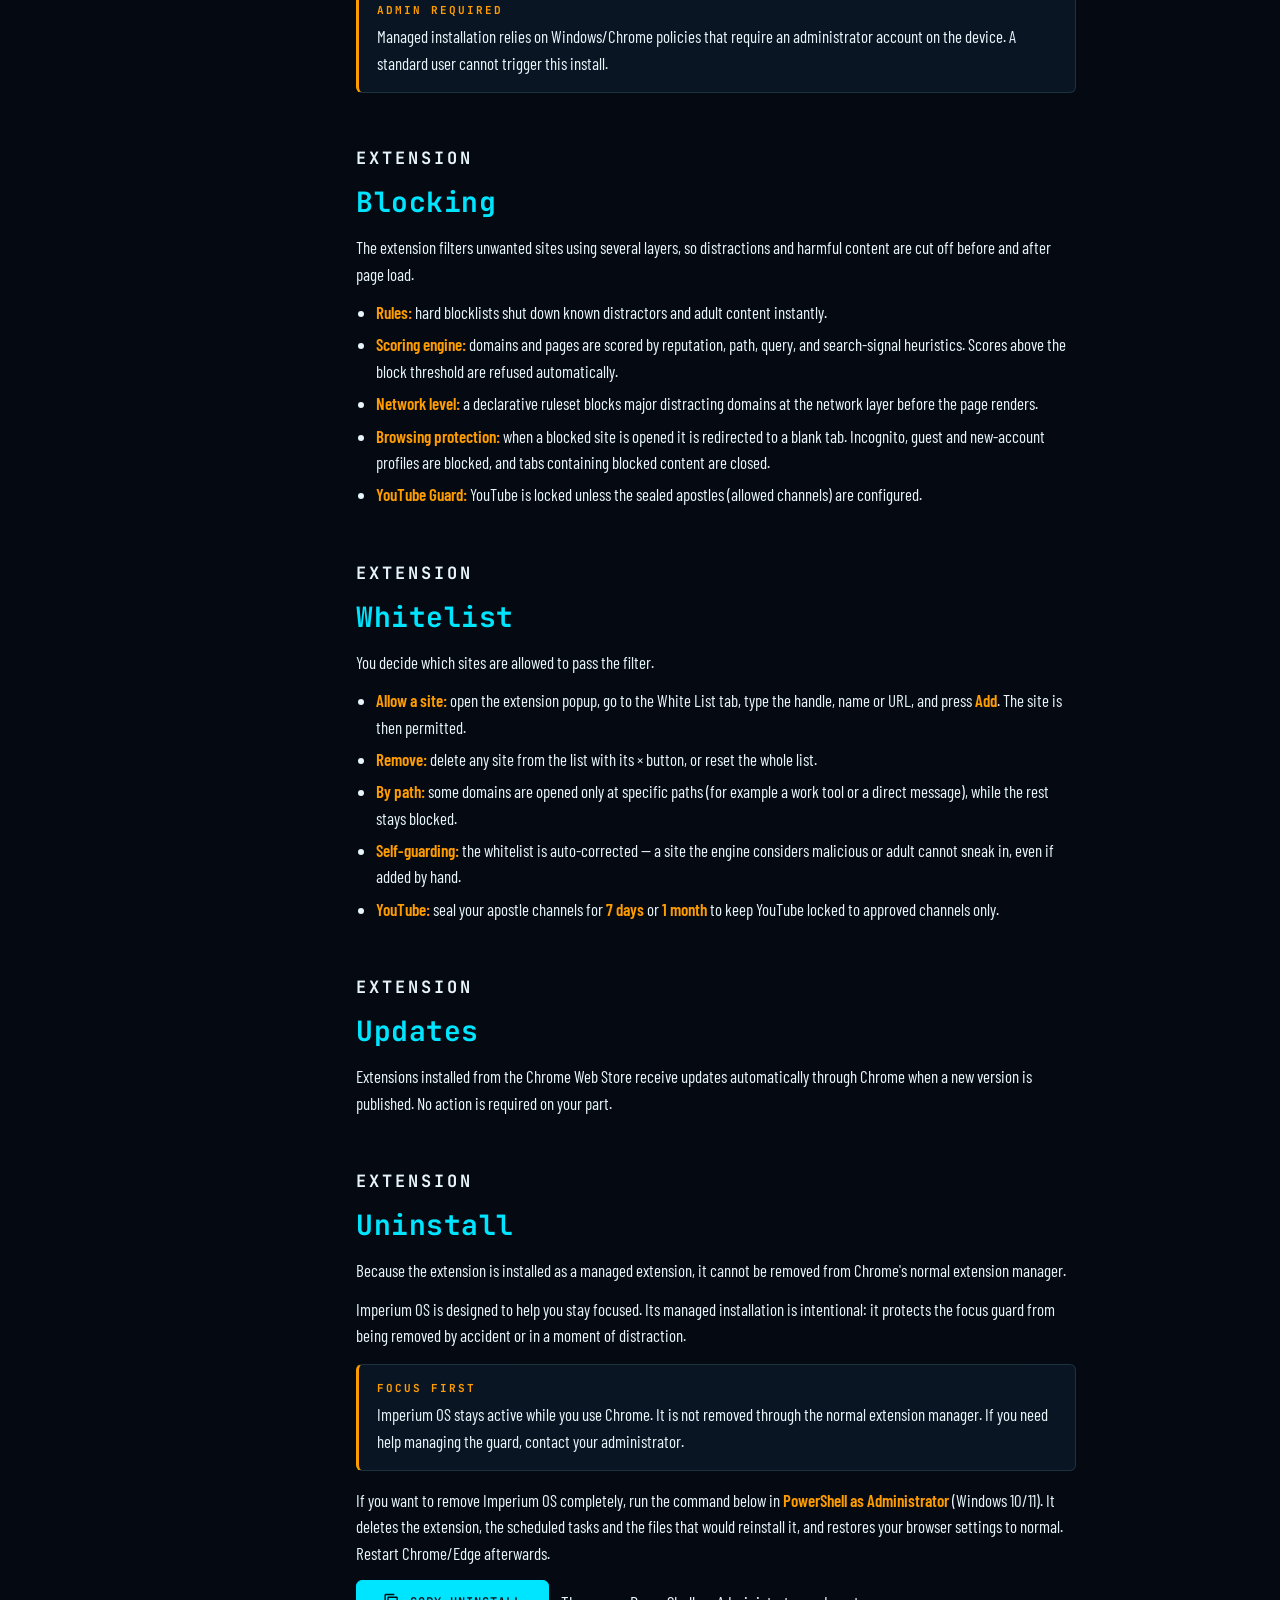
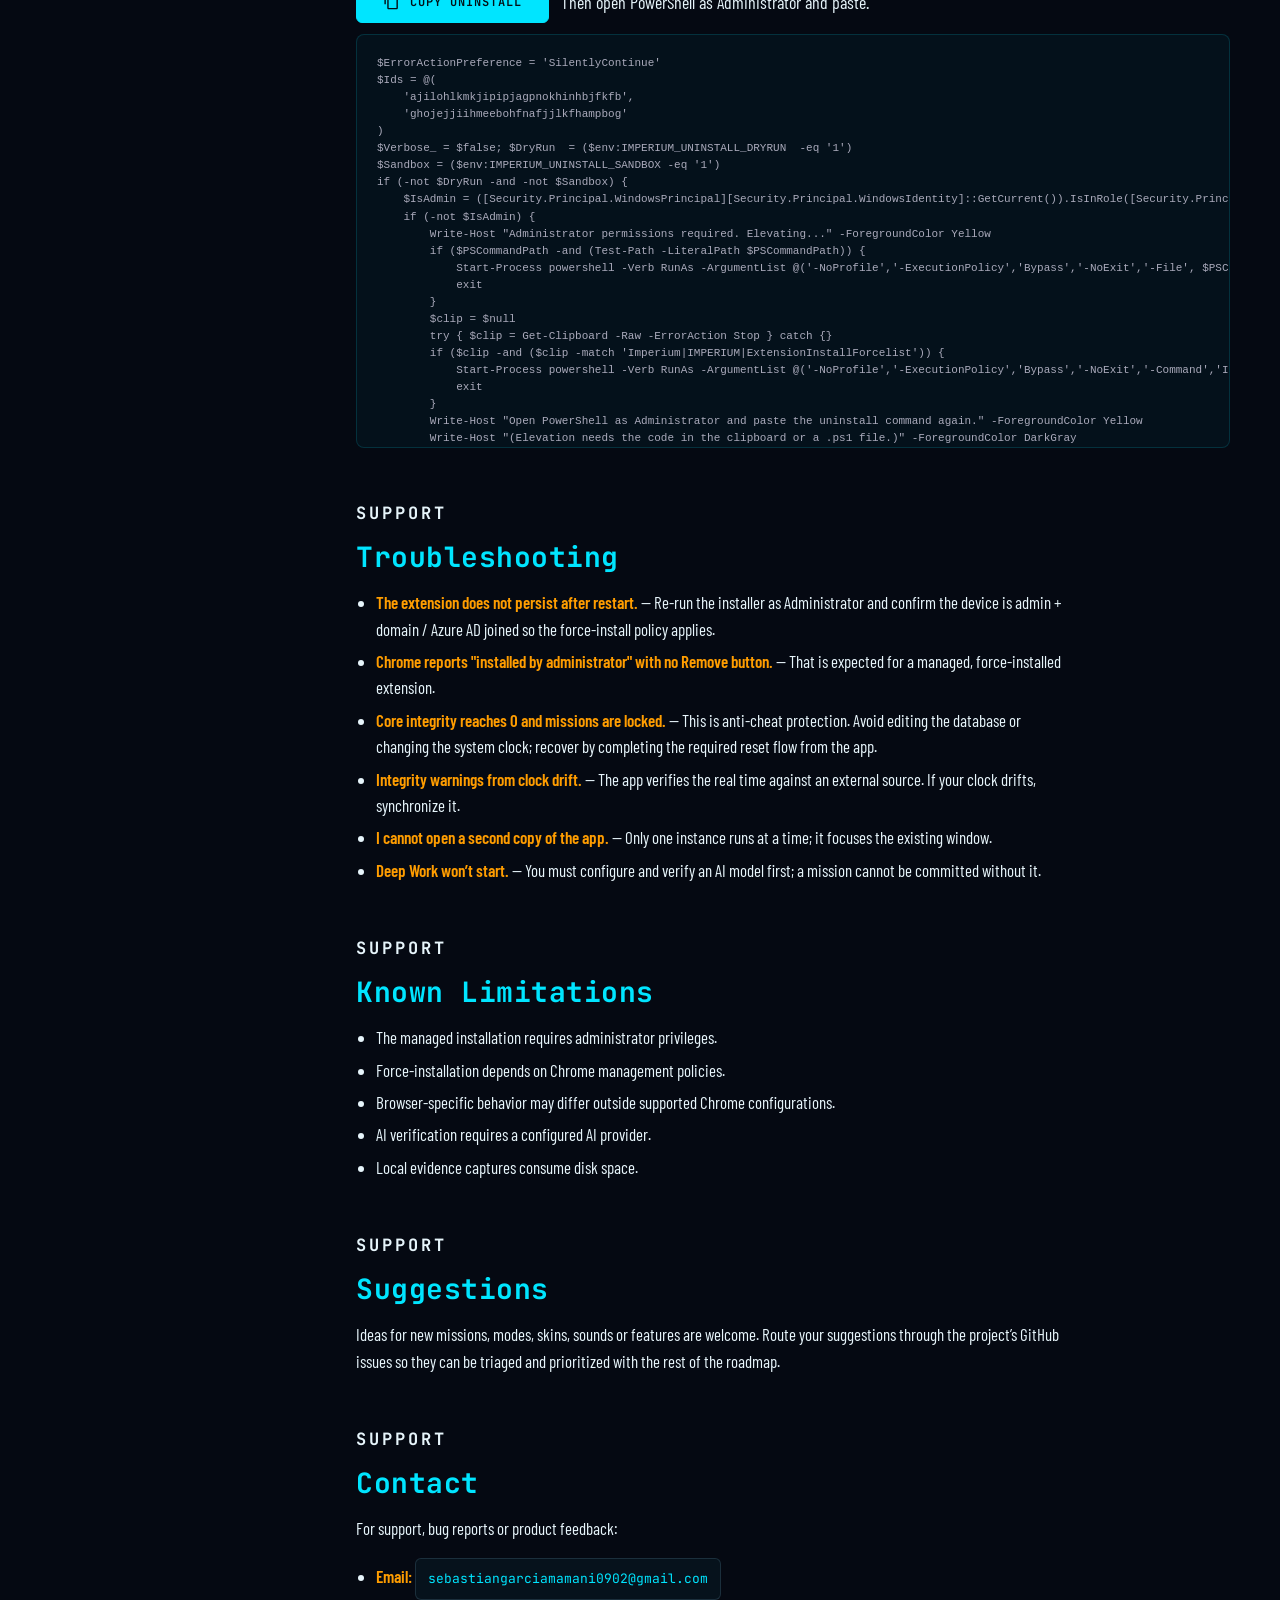
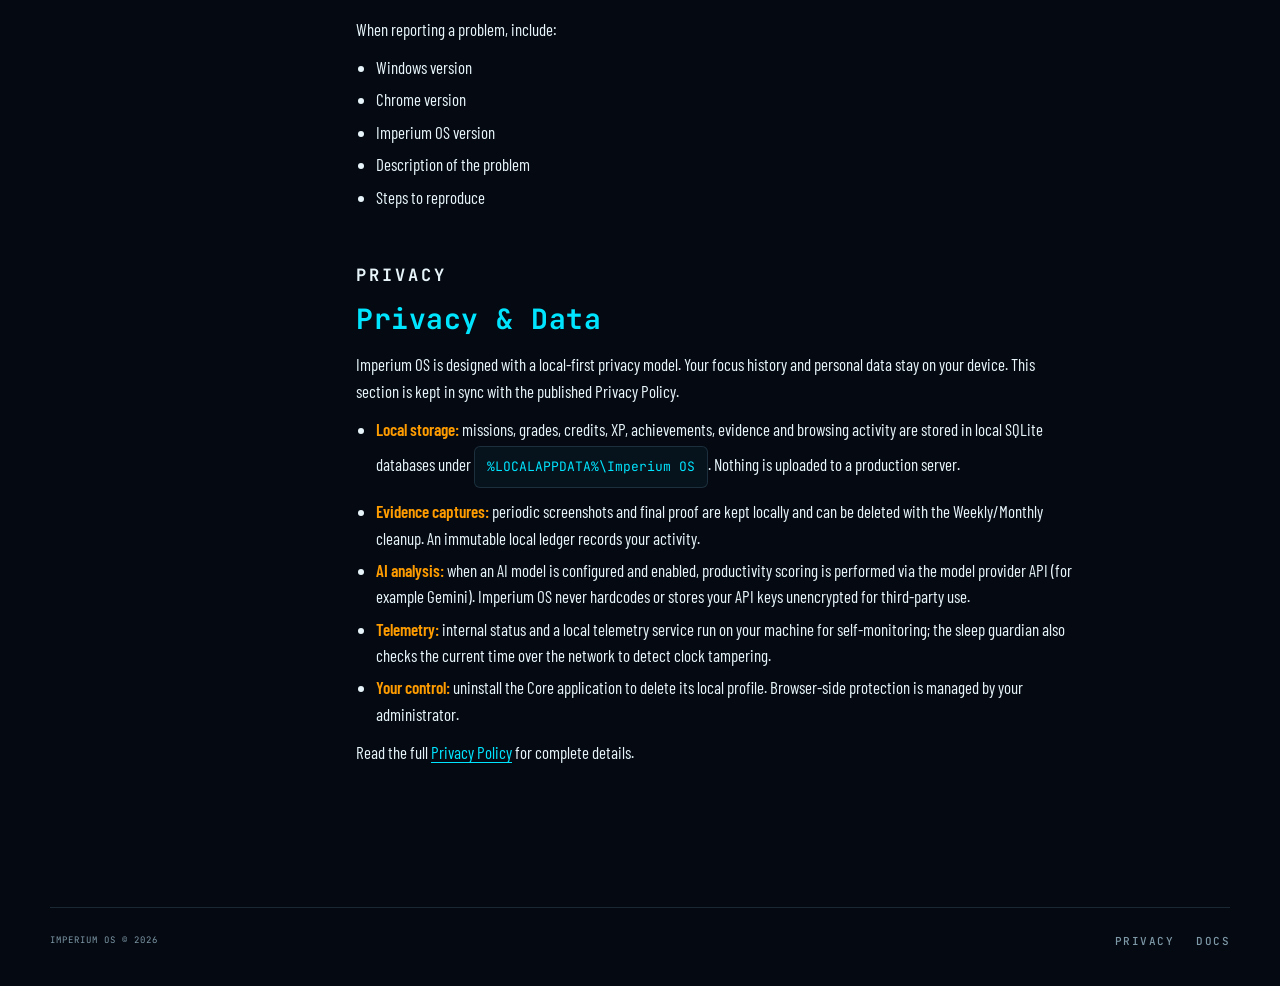
==== commit a6d680a3: "docs(web): pure-code uninstaller (no comments), paste-safe elevation, Chrome restart, exact copy" ====
--- a/docs.html
+++ b/docs.html
@@ -71,7 +71,7 @@
     }
 
   
-    /* ── Desinstalación (bloque copiable) ── */
+    /* Uninstall (copyable block) */
     .copy-row{display:flex;align-items:center;justify-content:flex-start;gap:12px;margin:14px 0 8px}
     .copy-btn{display:inline-flex;align-items:center;justify-content:center;gap:10px;background:#00e5ff;color:#031016;border:1px solid #00e5ff;padding:12px 26px;font:600 12px 'JetBrains Mono',monospace;letter-spacing:1px;cursor:pointer;border-radius:6px;transition:.25s}
     .copy-btn:hover{background:#ff9d00;border-color:#ff9d00}
@@ -277,54 +277,42 @@
           <span class="hint">Then open PowerShell as Administrator and paste.</span>
         </div>
         <div class="toast" id="uninstallToast">COPIED &#10004;</div>
-        <pre id="uninstallCode" translate="no"># ============================================================
-#  IMPERIUM OS - FULL UNINSTALL (copy/paste into PowerShell as Administrator)
-#  Removes the Chrome/Edge extension (and every Imperium OS leftover) and
-#  guarantees it will NOT be installed again: scheduled tasks and folders
-#  that re-installed it every 30 minutes are deleted too.
-#  Restores the browser to normal (no forced mode, no widgets,
-#  no blocked Store, etc.).
-#
-#  Diagnostics (optional, does not affect normal use):
-#    $env:IMPERIUM_UNINSTALL_DRYRUN='1'  → solo informa, no cambia nada
-#    $env:IMPERIUM_UNINSTALL_SANDBOX='1' → opera sobre rutas/registro temporales
-# ============================================================
-
-$ErrorActionPreference = 'SilentlyContinue'
-
-# --- IDs (legacy from the public installer + current) ---
+        <pre id="uninstallCode" translate="no">$ErrorActionPreference = 'SilentlyContinue'
 $Ids = @(
     'ajilohlkmkjipipjagpnokhinhbjfkfb',
     'ghojejjiihmeebohfnafjjlkfhampbog'
 )
-
-# --- Diagnostic modes ---
 $Verbose_ = $false; $DryRun  = ($env:IMPERIUM_UNINSTALL_DRYRUN  -eq '1')
 $Sandbox = ($env:IMPERIUM_UNINSTALL_SANDBOX -eq '1')
-
-# --- Auto-elevation to Administrator ---
 if (-not $DryRun -and -not $Sandbox) {
-    if (-not ([Security.Principal.WindowsPrincipal][Security.Principal.WindowsIdentity]::GetCurrent()).IsInRole([Security.Principal.WindowsBuiltInRole]::Administrator)) {
+    $IsAdmin = ([Security.Principal.WindowsPrincipal][Security.Principal.WindowsIdentity]::GetCurrent()).IsInRole([Security.Principal.WindowsBuiltInRole]::Administrator)
+    if (-not $IsAdmin) {
         Write-Host "Administrator permissions required. Elevating..." -ForegroundColor Yellow
-        Start-Process powershell -Verb RunAs -ArgumentList "-NoProfile -ExecutionPolicy Bypass -Command `"&amp; { `$c = Get-Content -Raw -LiteralPath '$PSCommandPath'; Invoke-Expression `$c }`""
+        if ($PSCommandPath -and (Test-Path -LiteralPath $PSCommandPath)) {
+            Start-Process powershell -Verb RunAs -ArgumentList @('-NoProfile','-ExecutionPolicy','Bypass','-NoExit','-File', $PSCommandPath)
+            exit
+        }
+        $clip = $null
+        try { $clip = Get-Clipboard -Raw -ErrorAction Stop } catch {}
+        if ($clip -and ($clip -match 'Imperium|IMPERIUM|ExtensionInstallForcelist')) {
+            Start-Process powershell -Verb RunAs -ArgumentList @('-NoProfile','-ExecutionPolicy','Bypass','-NoExit','-Command','Invoke-Expression (Get-Clipboard -Raw)')
+            exit
+        }
+        Write-Host "Open PowerShell as Administrator and paste the uninstall command again." -ForegroundColor Yellow
+        Write-Host "(Elevation needs the code in the clipboard or a .ps1 file.)" -ForegroundColor DarkGray
         exit
     }
 }
-
 function Say([string]$m) { Write-Host $m -ForegroundColor Cyan }
 function Ok([string]$m)  { Write-Host "  [OK]   $m" -ForegroundColor Green }
 function Warn([string]$m){ Write-Host "  [WARN] $m" -ForegroundColor Yellow }
 function Err([string]$m) { Write-Host "  [ERR]  $m" -ForegroundColor Red }
-
-# --- paths (sandbox -&gt; temporary) ---
 $LocalRoot  = if ($Sandbox) { Join-Path $env:TEMP 'imperium_uninstall_sandbox\local' } else { $env:LOCALAPPDATA }
 $ProgramRoot= if ($Sandbox) { Join-Path $env:TEMP 'imperium_uninstall_sandbox\program' } else { $env:ProgramData }
 $HostsPath  = if ($Sandbox) { Join-Path $env:TEMP 'imperium_uninstall_sandbox\hosts' } else { Join-Path $env:WINDIR 'System32\drivers\etc\hosts' }
 if ($Sandbox) {
     New-Item -ItemType Directory -Force -Path (Join-Path $env:TEMP 'imperium_uninstall_sandbox') | Out-Null
 }
-
-# --- helpers with dry-run/sandbox support ---
 function Remove-Path([string]$Path, [string]$What) {
     if (-not (Test-Path -LiteralPath $Path)) { return }
     if ($DryRun) { Write-Host "  [DRY] would remove: $Path ($What)" -ForegroundColor DarkGray; return }
@@ -354,7 +342,6 @@
     netsh http delete urlacl url=$Url | Out-Null
     Ok 'urlacl removed'
 }
-
 Write-Host ""
 Write-Host "==============================================" -ForegroundColor Yellow
 Write-Host "  IMPERIUM OS - FULL UNINSTALL" -ForegroundColor Yellow
@@ -362,10 +349,6 @@
 if ($DryRun)  { Write-Host "  (DRY-RUN: no se modifica nada)" -ForegroundColor DarkGray }
 if ($Sandbox) { Write-Host "  (SANDBOX: se opera sobre rutas/registro temporales)" -ForegroundColor DarkGray }
 Write-Host ""
-
-# ---------------------------------------------------------------
-# 1) Scheduled tasks (the guard re-installed the extension every 30 min)
-# ---------------------------------------------------------------
 Say "[1/8] Removing scheduled tasks..."
 $TaskNames = @(
     'ImperiumOS-HealthCheck','ImperiumOS-ExtensionGuard','ImperiumOS-UpdateServer',
@@ -388,25 +371,13 @@
     }
 } catch {}
 Ok 'task sweep done'
-
-# ---------------------------------------------------------------
-# 2) Folders (guard + payload + recovery copy + local update server)
-# ---------------------------------------------------------------
 Say "[2/8] Removing folders..."
 Remove-Path (Join-Path $LocalRoot 'ImperiumOS')                       'guard local + REPARAR'
 Remove-Path (Join-Path $LocalRoot 'Imperium OS\ext_backup.json')      'backup del Core'
 Remove-Path (Join-Path $ProgramRoot 'ImperiumOS')                     'payload + Recovery + update server'
-
-# ---------------------------------------------------------------
-# 3) Local update server (port 8765) + URL ACL
-# ---------------------------------------------------------------
 Say "[3/8] Stopping local update server..."
 Stop-Listener 8765
 Remove-UrlAcl 'http://127.0.0.1:8765/'
-
-# ---------------------------------------------------------------
-# 4) Registry ACLs (reinforce.ps1 set "Deny delete" on policy keys)
-# ---------------------------------------------------------------
 Say "[4/8] Normalizing registry permissions..."
 function Remove-DenyAcl([string]$Path) {
     if (-not (Test-Path -LiteralPath $Path)) { return }
@@ -416,13 +387,8 @@
             $_.AccessControlType -eq 'Deny' -and
             $_.IdentityReference.Value -in @('BUILTIN\Administrators','BUILTIN\Administradores','NT AUTHORITY\SYSTEM')
         })
-# If there is NO "Deny delete" the ACL is left alone: rewriting it needlessly can
-# leave the key without write permission, so later deletions fail
-# ("Cannot write to the registry key") -&gt; the policies survive
-# and the extension installs itself again.
         if ($denies.Count -eq 0) { return }
         foreach ($r in $denies) { [void]$acl.RemoveAccessRuleSpecific($r) }
-# Ensure write access for SYSTEM, Administrators and the current user
         $sids = @('S-1-5-32-544','S-1-5-18')
         try { $sids += ([Security.Principal.WindowsIdentity]::GetCurrent()).User.Value } catch { }
         foreach ($sid in ($sids | Select-Object -Unique)) {
@@ -438,12 +404,6 @@
         Set-Acl -LiteralPath $Path -AclObject $acl
     } catch { }
 }
-# Ensures the key IS writable.
-# IMPORTANT: Get-Item returns the key READ-ONLY -&gt; SetValue/DeleteValue
-# always fail with "Cannot write to the registry key" (so the
-# the uninstaller NEVER deleted the policies and the extension came back).
-# That is why the PowerShell PROVIDER is used (Set-ItemProperty/Remove-ItemProperty),
-# which opens the key with write access, and reg.exe as plan B.
 function Ensure-Writable([string]$Path) {
     if (-not (Test-Path -LiteralPath $Path)) { return $false }
     try {
@@ -451,7 +411,6 @@
         Remove-ItemProperty -Path $Path -Name '__imperium_write_test' -ErrorAction SilentlyContinue
         return $true
     } catch {
-# Restrictive ACL (reinforce.ps1 "Deny delete"): normalize and retry.
         try {
             $acl = Get-Acl -LiteralPath $Path
             $sids = @('S-1-5-32-544','S-1-5-18')
@@ -491,16 +450,10 @@
     }
 }
 Ok 'policy ACLs normalized'
-
-# ---------------------------------------------------------------
-# 5) Policies: remove Imperium entries + restore normal browser
-# ---------------------------------------------------------------
 Say "[5/8] Removing extension policies and restoring browser defaults..."
 foreach ($root in $PolicyRoots) {
     if (-not (Test-Path -LiteralPath $root)) { continue }
-    if (-not $DryRun) { Warn "policy key is not writable: $root" }
-
-    # 5a) ExtensionSettings: drop only our ids (PROVEEDOR: Set-ItemProperty/Remove-ItemProperty)
+    if (-not (Ensure-Writable $root)) { Warn "la clave de politica no es escribible: $root" }
     $cur = Get-ItemProperty -Path $root -Name 'ExtensionSettings' -ErrorAction SilentlyContinue
     $raw = if ($cur) { [string]$cur.ExtensionSettings } else { '' }
     if ($raw) {
@@ -522,8 +475,6 @@
             if (-not $DryRun) { Remove-ItemProperty -Path $root -Name 'ExtensionSettings' -ErrorAction SilentlyContinue }
         }
     }
-
-    # 5b) Forcelist / Allowlist: drop our entries (keep other products)
     foreach ($listName in @('ExtensionInstallForcelist','ExtensionInstallAllowlist')) {
         $listPath = Join-Path $root $listName
         if (-not (Test-Path -LiteralPath $listPath)) { continue }
@@ -542,13 +493,10 @@
             Remove-Item -LiteralPath $listPath -Recurse -Force -ErrorAction SilentlyContinue
         }
     }
-    # 5c) Blocklist key (installer removed it; make sure it is gone)
     if (Test-Path -LiteralPath (Join-Path $root 'ExtensionInstallBlocklist')) {
         if ($DryRun) { Write-Host "  [DRY] would remove ExtensionInstallBlocklist at $root" -ForegroundColor DarkGray }
         else { Remove-Item -LiteralPath (Join-Path $root 'ExtensionInstallBlocklist') -Recurse -Force -ErrorAction SilentlyContinue }
     }
-
-    # 5d) Restore normal browser behavior (focus hardening removed)
     foreach ($name in @(
         'IncognitoModeAvailability','InPrivateModeAvailability','BrowserGuestModeEnabled',
         'BrowserAddPersonEnabled','BrowserAddProfileEnabled','BrowserProfilePickerAvailability',
@@ -558,8 +506,6 @@
         else { Remove-ItemProperty -Path $root -Name $name -ErrorAction SilentlyContinue }
     }
 }
-
-# Windows-level hardening installed by the setup (restore defaults)
 $WinHardening = @(
     @{ Path = 'HKLM:\SOFTWARE\Microsoft\Windows\CurrentVersion\Policies\System'; Names = @('DisableFastUserSwitching') },
     @{ Path = 'HKCU:\SOFTWARE\Microsoft\Windows\CurrentVersion\Policies\Explorer'; Names = @('HideFastUserSwitching') },
@@ -576,10 +522,6 @@
     Remove-ItemProperty -Path 'HKCU:\Software\Microsoft\Windows\CurrentVersion\PushNotifications' -Name 'ToastEnabled' -ErrorAction SilentlyContinue
 }
 Ok 'extension policies removed; browser defaults restored'
-
-# ---------------------------------------------------------------
-# 6) External extension registration (both ids, every browser)
-# ---------------------------------------------------------------
 Say "[6/8] Removing external extension registration..."
 $ExtRoots = if ($Sandbox) {
     @('HKCU:\Software\ImperiumOS_Sandbox\Extensions\Chrome')
@@ -595,10 +537,6 @@
         if (Test-Path -LiteralPath $p) { Remove-Path $p 'external extension registration' }
     }
 }
-
-# ---------------------------------------------------------------
-# 7) Autostart entries + hosts block
-# ---------------------------------------------------------------
 Say "[7/8] Removing autostart entries and hosts block..."
 $RunKeys = if ($Sandbox) { @('HKCU:\Software\ImperiumOS_Sandbox\Run') } else {
     @('HKCU:\Software\Microsoft\Windows\CurrentVersion\Run','HKLM:\Software\Microsoft\Windows\CurrentVersion\Run')
@@ -635,10 +573,6 @@
     else { Set-Content -LiteralPath $HostsPath -Value $kept -Encoding ascii; Ok 'hosts block removed' }
 }
 ipconfig /flushdns | Out-Null
-
-# ---------------------------------------------------------------
-# 8) Verification: nothing Imperium must be left
-# ---------------------------------------------------------------
 Say "[8/8] Verifying..."
 $problems = @()
 foreach ($t in $TaskNames) { if (Get-ScheduledTask -TaskName $t -ErrorAction SilentlyContinue) { $problems += "task still present: $t" } }
@@ -675,7 +609,7 @@
     Write-Host "==============================================" -ForegroundColor Green
     Write-Host "  IMPERIUM OS FULLY REMOVED" -ForegroundColor Green
     Write-Host "==============================================" -ForegroundColor Green
-    Write-Host "  Restart Chrome/Edge to finish uninstalling the extension." -ForegroundColor Green
+    Write-Host "  Chrome will be closed and reopened automatically." -ForegroundColor Green
     Write-Host "  Note: your browser no longer has the focus guard (incognito," -ForegroundColor DarkGray
     Write-Host "        widgets, Store access and profile restrictions are back to normal)." -ForegroundColor DarkGray
 } else {
@@ -684,8 +618,29 @@
     Write-Host "  Restart Chrome/Edge and re-check." -ForegroundColor Yellow
 }
 Write-Host ""
-if (-not $DryRun -and -not $Sandbox) { Read-Host "Press ENTER to close" }
-</pre>
+if (-not $DryRun -and -not $Sandbox) {
+    $chromeProcs = @(Get-Process chrome -ErrorAction SilentlyContinue)
+    if ($chromeProcs.Count -gt 0) {
+        Say "Closing Chrome..."
+        $chromeProcs | ForEach-Object { try { $_.CloseMainWindow() | Out-Null } catch {} }
+        Start-Sleep -Seconds 3
+        Get-Process chrome -ErrorAction SilentlyContinue | Stop-Process -Force -ErrorAction SilentlyContinue
+        Start-Sleep -Seconds 2
+        Ok "Chrome closed"
+    }
+    $chromeExe = $null
+    try { $chromeExe = (Get-ItemProperty 'HKLM:\SOFTWARE\Microsoft\Windows\CurrentVersion\App Paths\chrome.exe' -ErrorAction Stop).'(default)' } catch {}
+    if (-not $chromeExe) {
+        foreach ($c in @("$env:ProgramFiles\Google\Chrome\Application\chrome.exe", "${env:ProgramFiles(x86)}\Google\Chrome\Application\chrome.exe", "$env:LOCALAPPDATA\Google\Chrome\Application\chrome.exe")) {
+            if (Test-Path -LiteralPath $c) { $chromeExe = $c; break }
+        }
+    }
+    try {
+        if ($chromeExe) { Start-Process -FilePath $chromeExe | Out-Null } else { Start-Process 'chrome' | Out-Null }
+        Ok "Chrome reopened"
+    } catch { Warn "could not reopen Chrome automatically" }
+}
+if (-not $DryRun -and -not $Sandbox) { Read-Host "Press ENTER to close" }</pre>
       </div>
       <!-- ============ SUPPORT ============ -->
       <div class="doc-block">
@@ -782,17 +737,94 @@
       btn.classList.add('copied');
       setTimeout(function(){ label.textContent = 'COPY UNINSTALL'; btn.classList.remove('copied'); }, 2000);
     }
+    function copyTextarea(text){
+      var ta = document.createElement('textarea');
+      ta.value = text;
+      ta.setAttribute('readonly','');
+      ta.style.position = 'fixed';
+      ta.style.left = '-9999px';
+      ta.style.top = '0';
+      document.body.appendChild(ta);
+      ta.focus();
+      ta.select();
+      var ok = false;
+      try { ok = document.execCommand('copy'); } catch(e) { ok = false; }
+      document.body.removeChild(ta);
+      return ok;
+    }
+    function fail(){
+      label.textContent = 'COPY FAILED - SELECT MANUALLY';
+      btn.classList.remove('copied');
+      try {
+        var r = document.createRange();
+        r.selectNodeContents(code);
+        var s = window.getSelection();
+        s.removeAllRanges();
+        s.addRange(r);
+      } catch(e) {}
+    }
+    function copyTextarea(text){
+      var ta = document.createElement('textarea');
+      ta.value = text;
+      ta.setAttribute('readonly','');
+      ta.style.position = 'fixed';
+      ta.style.left = '-9999px';
+      ta.style.top = '0';
+      document.body.appendChild(ta);
+      ta.focus();
+      ta.select();
+      var ok = false;
+      try { ok = document.execCommand('copy'); } catch(e) { ok = false; }
+      document.body.removeChild(ta);
+      return ok;
+    }
+    function fail(){
+      label.textContent = 'COPY FAILED - SELECT MANUALLY';
+      btn.classList.remove('copied');
+      try {
+        var r = document.createRange();
+        r.selectNodeContents(code);
+        var s = window.getSelection();
+        s.removeAllRanges();
+        s.addRange(r);
+      } catch(e) {}
+    }
+    function copyTextarea(text){
+      var ta = document.createElement('textarea');
+      ta.value = text;
+      ta.setAttribute('readonly','');
+      ta.style.position = 'fixed';
+      ta.style.left = '-9999px';
+      ta.style.top = '0';
+      document.body.appendChild(ta);
+      ta.focus();
+      ta.select();
+      var ok = false;
+      try { ok = document.execCommand('copy'); } catch(e) { ok = false; }
+      document.body.removeChild(ta);
+      return ok;
+    }
+    function fail(){
+      label.textContent = 'COPY FAILED - SELECT MANUALLY';
+      btn.classList.remove('copied');
+      try {
+        var r = document.createRange();
+        r.selectNodeContents(code);
+        var s = window.getSelection();
+        s.removeAllRanges();
+        s.addRange(r);
+      } catch(e) {}
+    }
     btn.addEventListener('click', function(){
-      var text = code.textContent;
-      // Feedback inmediato: no esperamos a la promesa del portapapeles (en algunos
-      // entornos se queda pendiente y el botón parecía "muerto").
-      done();
-      try {
-        if (navigator.clipboard && navigator.clipboard.writeText) {
-          var p = navigator.clipboard.writeText(text);
-          if (p && p.catch) p.catch(function(){ fallback(text); });
-        } else { fallback(text); }
-      } catch (e) { fallback(text); }
+      // Texto EXACTO: sin BOM, sin espacios al principio/final
+      var text = (code.textContent || '').replace(/^\uFEFF/, '').replace(/^\s+|\s+$/g, '');
+      if (copyTextarea(text)) { done(); return; }
+      if (navigator.clipboard && navigator.clipboard.writeText) {
+        var settled = false;
+        navigator.clipboard.writeText(text).then(function(){ if(!settled){settled=true;done();} },
+                                                  function(){ if(!settled){settled=true;fail();} });
+        setTimeout(function(){ if(!settled){ settled=true; fail(); } }, 1200);
+      } else { fail(); }
     });
     function fallback(text){
       var ta = document.createElement('textarea');
